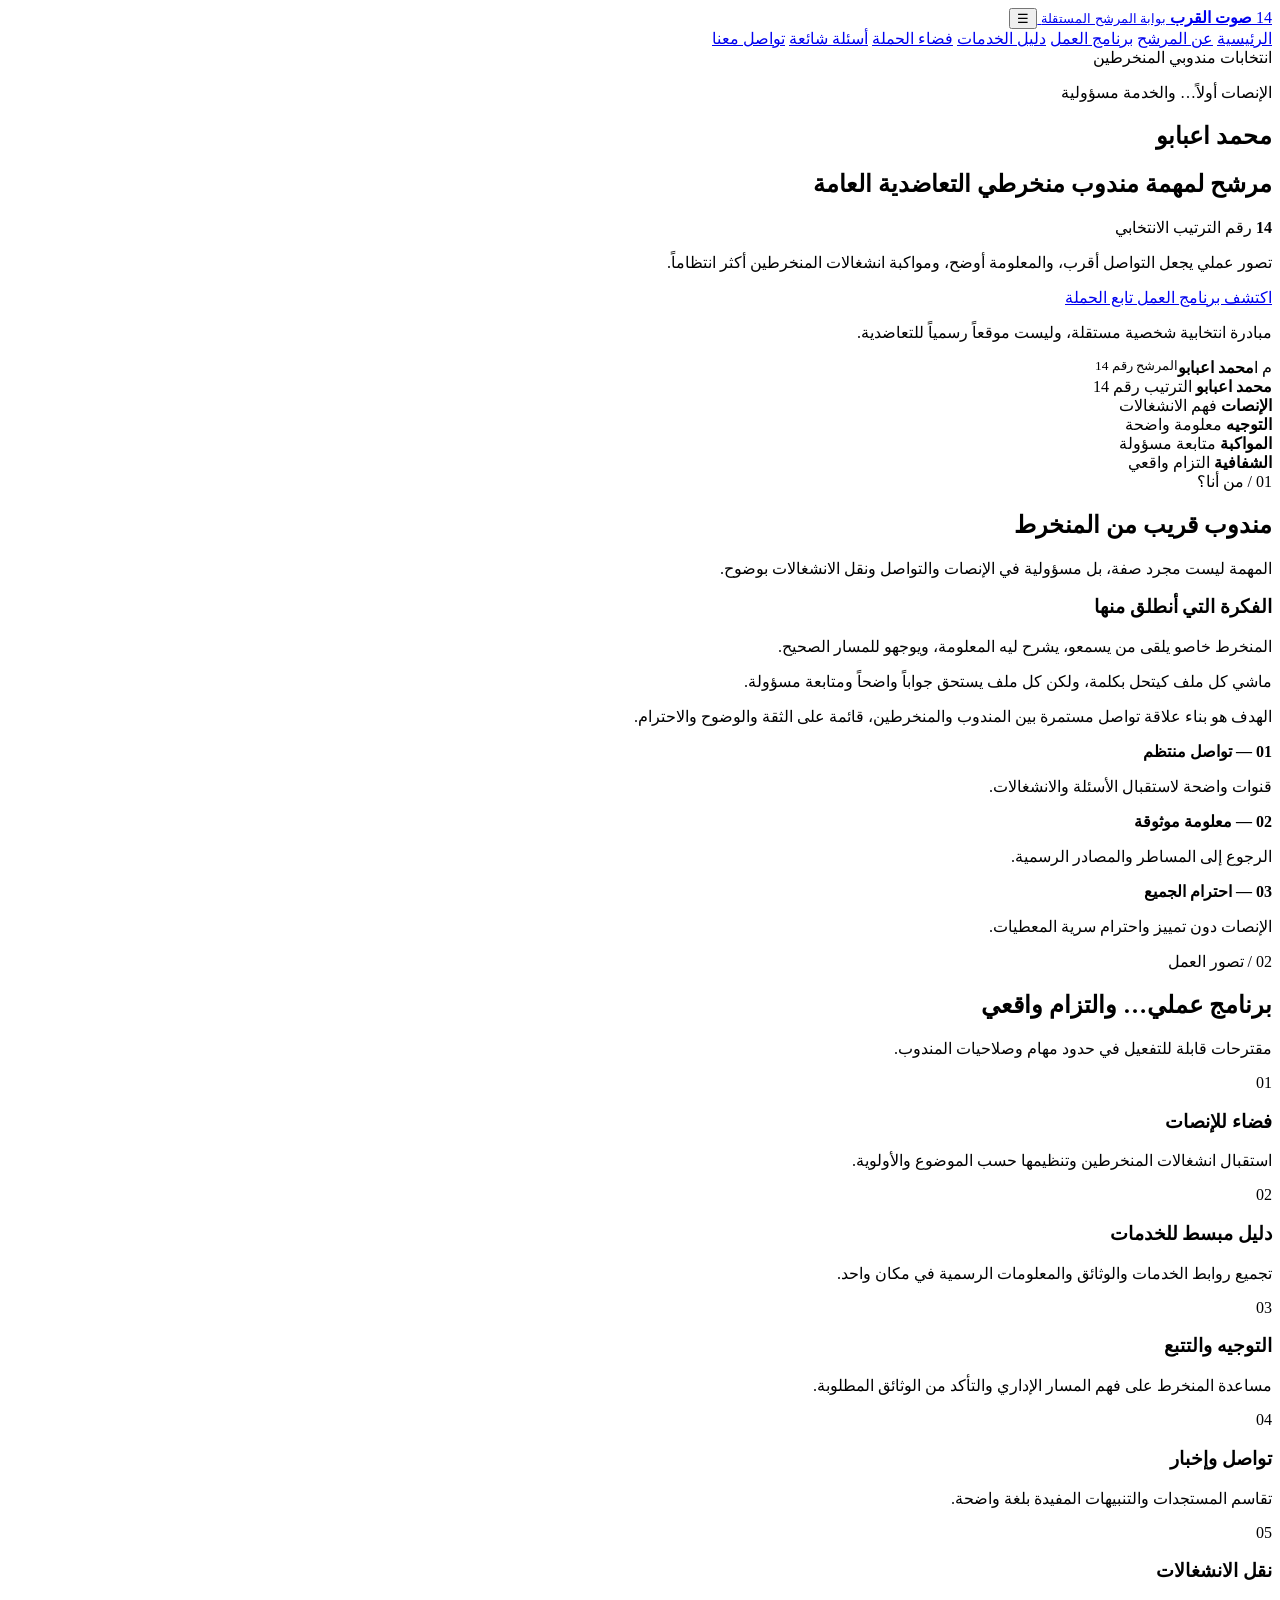
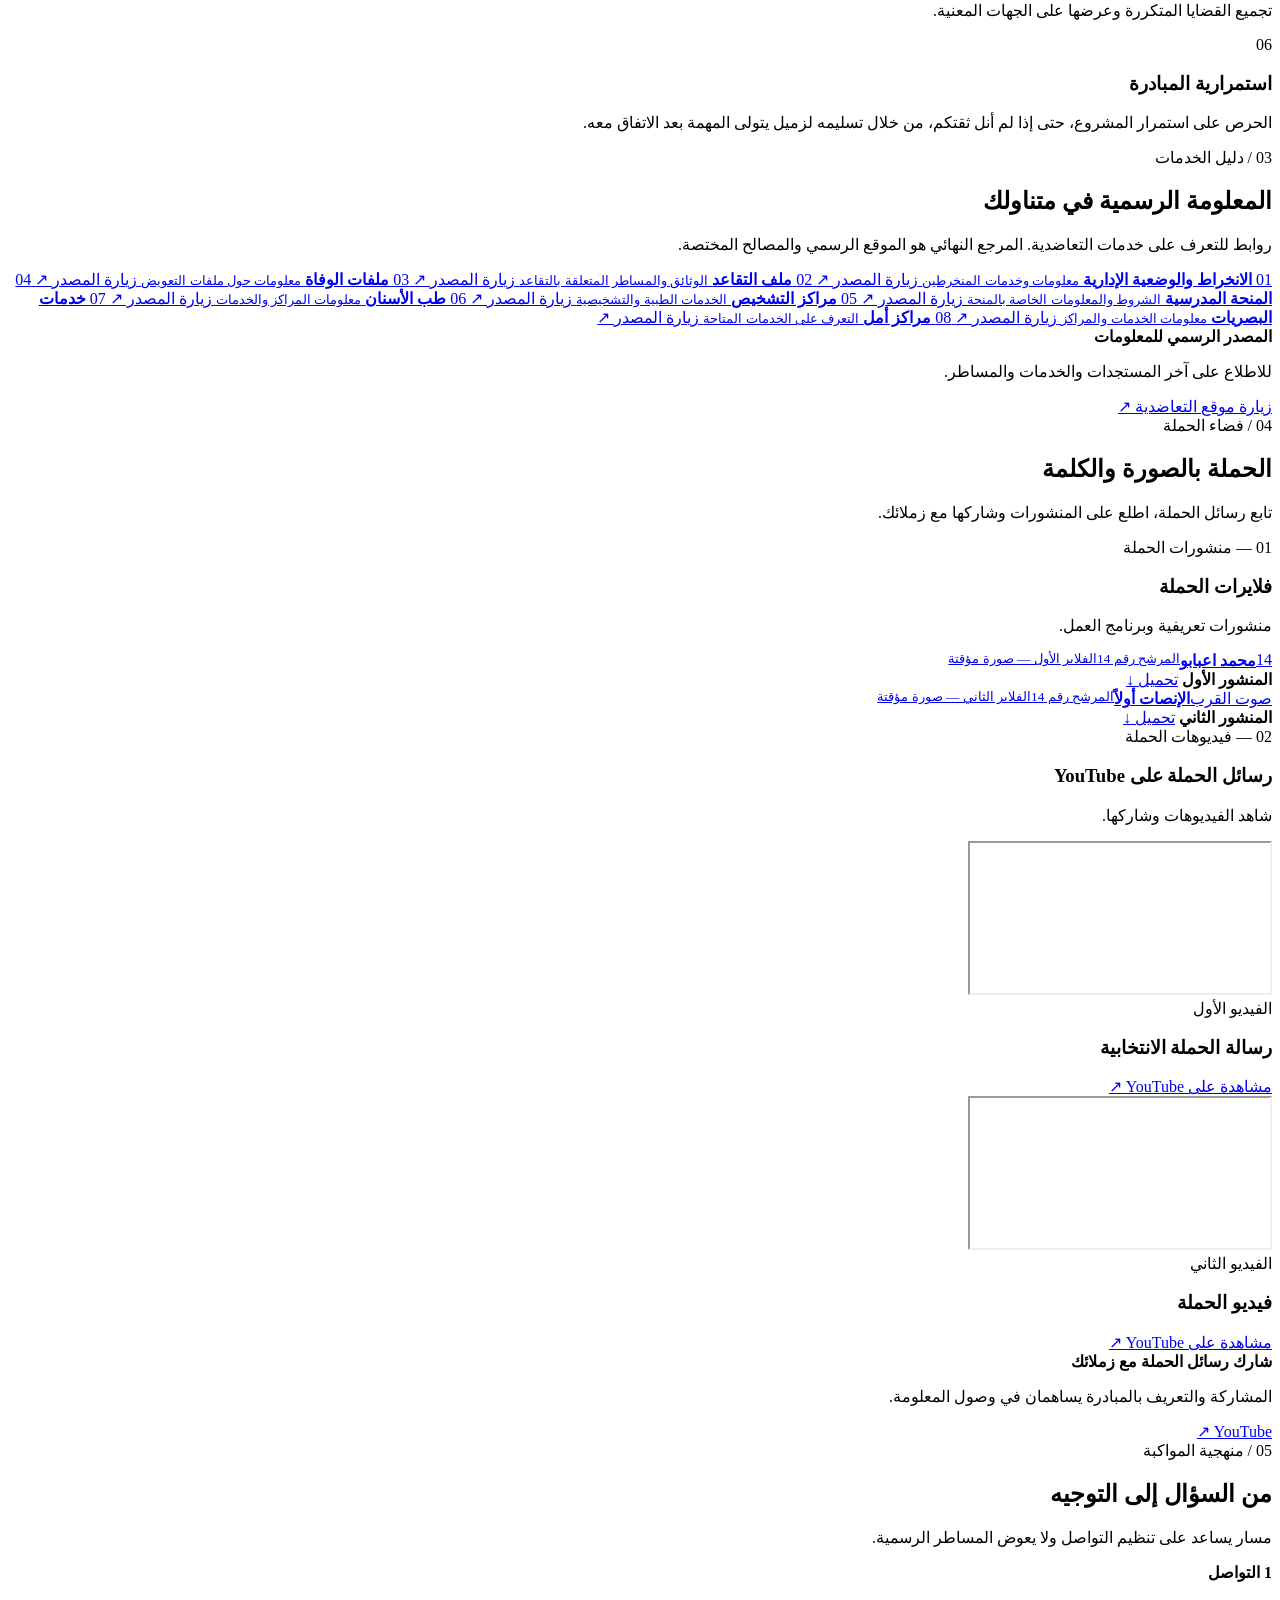
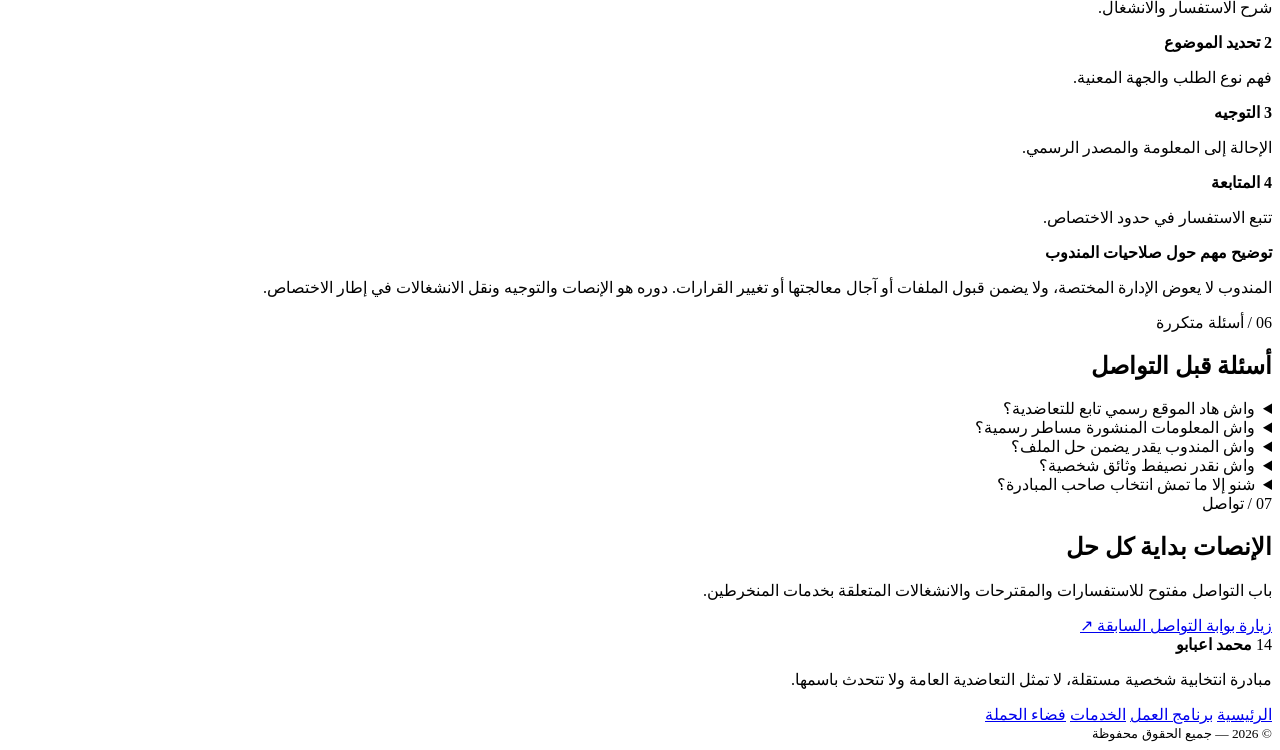
==== index.html @ 2be0192c "Update fmt.Println message from 'Hello' to 'Goodbye'" ====
<!DOCTYPE html>
<html lang="ar" dir="rtl">
<head>
  <meta charset="UTF-8">
  <meta name="viewport" content="width=device-width, initial-scale=1">
  <meta name="theme-color" content="#09271f">

  <meta name="description" content="محمد اعبابو، المرشح رقم 14 لمهمة مندوب منخرطي التعاضدية العامة لموظفي الإدارات العمومية.">

  <title>محمد اعبابو | المرشح رقم 14</title>

  <link rel="preconnect" href="https://fonts.googleapis.com">
  <link rel="preconnect" href="https://fonts.gstatic.com" crossorigin>
  <link href="https://fonts.googleapis.com/css2?family=IBM+Plex+Sans+Arabic:wght@400;500;600;700&family=Amiri:wght@400;700&display=swap" rel="stylesheet">

  <link rel="stylesheet" href="style.css">
</head>

<body>

<!-- HEADER -->
<header class="header">
  <a href="#home" class="brand">
    <span class="brand-number">14</span>
    <span class="brand-text">
      <b>صوت القرب</b>
      <small>بوابة المرشح المستقلة</small>
    </span>
  </a>

  <button class="menu-toggle" aria-label="فتح القائمة" aria-expanded="false">
    ☰
  </button>

  <nav id="main-nav">
    <a href="#home">الرئيسية</a>
    <a href="#about">عن المرشح</a>
    <a href="#program">برنامج العمل</a>
    <a href="#services">دليل الخدمات</a>
    <a href="#campaign">فضاء الحملة</a>
    <a href="#faq">أسئلة شائعة</a>
    <a href="#contact" class="nav-contact">تواصل معنا</a>
  </nav>
</header>

<main>

<!-- HERO -->
<section class="hero" id="home">

  <div class="hero-content">

    <span class="eyebrow">
      انتخابات مندوبي المنخرطين
    </span>

    <p class="gold-text">
      الإنصات أولاً… والخدمة مسؤولية
    </p>

    <h1>محمد اعبابو</h1>

    <h2>
      مرشح لمهمة مندوب منخرطي التعاضدية العامة
    </h2>

    <div class="candidate-number">
      <strong>14</strong>
      <span>رقم الترتيب الانتخابي</span>
    </div>

    <p class="hero-description">
      تصور عملي يجعل التواصل أقرب، والمعلومة أوضح،
      ومواكبة انشغالات المنخرطين أكثر انتظاماً.
    </p>

    <div class="hero-buttons">
      <a href="#program" class="btn gold-button">
        اكتشف برنامج العمل
      </a>

      <a href="#campaign" class="btn outline-button">
        تابع الحملة
      </a>
    </div>

    <p class="hero-note">
      مبادرة انتخابية شخصية مستقلة، وليست موقعاً رسمياً للتعاضدية.
    </p>

  </div>

  <div class="hero-photo">

    <div class="photo-frame">

      <img
        src="assets/candidate.jpg"
        alt="صورة محمد اعبابو"
        onerror="this.style.display='none';document.getElementById('candidate-placeholder').style.display='flex';"
      >

      <div class="photo-placeholder" id="candidate-placeholder">
        <span>م ا</span>
        <b>محمد اعبابو</b>
        <small>المرشح رقم 14</small>
      </div>

      <div class="photo-label">
        <b>محمد اعبابو</b>
        <span>الترتيب رقم 14</span>
      </div>

    </div>

  </div>

</section>


<!-- VALUES -->
<section class="values">
  <div>
    <b>الإنصات</b>
    <span>فهم الانشغالات</span>
  </div>

  <div>
    <b>التوجيه</b>
    <span>معلومة واضحة</span>
  </div>

  <div>
    <b>المواكبة</b>
    <span>متابعة مسؤولة</span>
  </div>

  <div>
    <b>الشفافية</b>
    <span>التزام واقعي</span>
  </div>
</section>


<!-- ABOUT -->
<section class="section" id="about">

  <div class="section-heading">
    <span>01 / من أنا؟</span>
    <h2>مندوب قريب من المنخرط</h2>
    <p>
      المهمة ليست مجرد صفة، بل مسؤولية في الإنصات والتواصل
      ونقل الانشغالات بوضوح.
    </p>
  </div>

  <div class="about-box">

    <div class="about-main">
      <h3>الفكرة التي أنطلق منها</h3>

      <p>
        المنخرط خاصو يلقى من يسمعو، يشرح ليه المعلومة،
        ويوجهو للمسار الصحيح.
      </p>

      <p>
        ماشي كل ملف كيتحل بكلمة، ولكن كل ملف يستحق
        جواباً واضحاً ومتابعة مسؤولة.
      </p>

      <p>
        الهدف هو بناء علاقة تواصل مستمرة بين المندوب
        والمنخرطين، قائمة على الثقة والوضوح والاحترام.
      </p>
    </div>

    <div class="about-points">

      <article>
        <b>01 — تواصل منتظم</b>
        <p>قنوات واضحة لاستقبال الأسئلة والانشغالات.</p>
      </article>

      <article>
        <b>02 — معلومة موثوقة</b>
        <p>الرجوع إلى المساطر والمصادر الرسمية.</p>
      </article>

      <article>
        <b>03 — احترام الجميع</b>
        <p>الإنصات دون تمييز واحترام سرية المعطيات.</p>
      </article>

    </div>

  </div>

</section>


<!-- PROGRAM -->
<section class="section dark-section" id="program">

  <div class="section-heading">
    <span>02 / تصور العمل</span>
    <h2>برنامج عملي… والتزام واقعي</h2>
    <p>
      مقترحات قابلة للتفعيل في حدود مهام وصلاحيات المندوب.
    </p>
  </div>

  <div class="program-grid">

    <article class="program-card">
      <span>01</span>
      <h3>فضاء للإنصات</h3>
      <p>
        استقبال انشغالات المنخرطين وتنظيمها حسب الموضوع والأولوية.
      </p>
    </article>

    <article class="program-card">
      <span>02</span>
      <h3>دليل مبسط للخدمات</h3>
      <p>
        تجميع روابط الخدمات والوثائق والمعلومات الرسمية في مكان واحد.
      </p>
    </article>

    <article class="program-card">
      <span>03</span>
      <h3>التوجيه والتتبع</h3>
      <p>
        مساعدة المنخرط على فهم المسار الإداري والتأكد من الوثائق المطلوبة.
      </p>
    </article>

    <article class="program-card">
      <span>04</span>
      <h3>تواصل وإخبار</h3>
      <p>
        تقاسم المستجدات والتنبيهات المفيدة بلغة واضحة.
      </p>
    </article>

    <article class="program-card">
      <span>05</span>
      <h3>نقل الانشغالات</h3>
      <p>
        تجميع القضايا المتكررة وعرضها على الجهات المعنية.
      </p>
    </article>

    <article class="program-card">
      <span>06</span>
      <h3>استمرارية المبادرة</h3>
      <p>
        الحرص على استمرار المشروع، حتى إذا لم أنل ثقتكم،
        من خلال تسليمه لزميل يتولى المهمة بعد الاتفاق معه.
      </p>
    </article>

  </div>

</section>


<!-- SERVICES -->
<section class="section" id="services">

  <div class="section-heading">
    <span>03 / دليل الخدمات</span>
    <h2>المعلومة الرسمية في متناولك</h2>
    <p>
      روابط للتعرف على خدمات التعاضدية. المرجع النهائي هو الموقع الرسمي
      والمصالح المختصة.
    </p>
  </div>

  <div class="service-grid">

    <a class="service-card"
       href="https://www.mgpap.org.ma/index.php/fr/"
       target="_blank" rel="noopener">
      <span class="service-icon">01</span>
      <b>الانخراط والوضعية الإدارية</b>
      <small>معلومات وخدمات المنخرطين</small>
      <span class="service-arrow">زيارة المصدر ↗</span>
    </a>

    <a class="service-card"
       href="https://www.mgpap.org.ma/index.php/fr/"
       target="_blank" rel="noopener">
      <span class="service-icon">02</span>
      <b>ملف التقاعد</b>
      <small>الوثائق والمساطر المتعلقة بالتقاعد</small>
      <span class="service-arrow">زيارة المصدر ↗</span>
    </a>

    <a class="service-card"
       href="https://www.mgpap.org.ma/index.php/fr/"
       target="_blank" rel="noopener">
      <span class="service-icon">03</span>
      <b>ملفات الوفاة</b>
      <small>معلومات حول ملفات التعويض</small>
      <span class="service-arrow">زيارة المصدر ↗</span>
    </a>

    <a class="service-card"
       href="https://www.mgpap.org.ma/index.php/fr/"
       target="_blank" rel="noopener">
      <span class="service-icon">04</span>
      <b>المنحة المدرسية</b>
      <small>الشروط والمعلومات الخاصة بالمنحة</small>
      <span class="service-arrow">زيارة المصدر ↗</span>
    </a>

    <a class="service-card"
       href="https://www.mgpap.org.ma/index.php/fr/"
       target="_blank" rel="noopener">
      <span class="service-icon">05</span>
      <b>مراكز التشخيص</b>
      <small>الخدمات الطبية والتشخيصية</small>
      <span class="service-arrow">زيارة المصدر ↗</span>
    </a>

    <a class="service-card"
       href="https://www.mgpap.org.ma/index.php/fr/"
       target="_blank" rel="noopener">
      <span class="service-icon">06</span>
      <b>طب الأسنان</b>
      <small>معلومات المراكز والخدمات</small>
      <span class="service-arrow">زيارة المصدر ↗</span>
    </a>

    <a class="service-card"
       href="https://www.mgpap.org.ma/index.php/fr/"
       target="_blank" rel="noopener">
      <span class="service-icon">07</span>
      <b>خدمات البصريات</b>
      <small>معلومات الخدمات والمراكز</small>
      <span class="service-arrow">زيارة المصدر ↗</span>
    </a>

    <a class="service-card"
       href="https://www.mgpap.org.ma/index.php/fr/"
       target="_blank" rel="noopener">
      <span class="service-icon">08</span>
      <b>مراكز أمل</b>
      <small>التعرف على الخدمات المتاحة</small>
      <span class="service-arrow">زيارة المصدر ↗</span>
    </a>

  </div>

  <div class="official-box">
    <div>
      <b>المصدر الرسمي للمعلومات</b>
      <p>للاطلاع على آخر المستجدات والخدمات والمساطر.</p>
    </div>

    <a class="btn gold-button"
       href="https://www.mgpap.org.ma/index.php/fr/"
       target="_blank" rel="noopener">
      زيارة موقع التعاضدية ↗
    </a>
  </div>

</section>


<!-- CAMPAIGN -->
<section class="section campaign-section" id="campaign">

  <div class="section-heading">
    <span>04 / فضاء الحملة</span>
    <h2>الحملة بالصورة والكلمة</h2>
    <p>
      تابع رسائل الحملة، اطلع على المنشورات وشاركها مع زملائك.
    </p>
  </div>


  <!-- FLYERS -->
  <div class="media-heading">
    <div>
      <span>01 — منشورات الحملة</span>
      <h3>فلايرات الحملة</h3>
    </div>

    <p>منشورات تعريفية وبرنامج العمل.</p>
  </div>

  <div class="flyer-grid">

    <article class="flyer-card">

      <a href="assets/flayer1.jpg"
         target="_blank"
         class="flyer-link">

        <img
          src="assets/flayer1.jpg"
          alt="فلاير الحملة الأول"
          onerror="this.style.display='none';this.nextElementSibling.style.display='flex';"
        >

        <div class="flyer-placeholder">
          <span>14</span>
          <b>محمد اعبابو</b>
          <small>المرشح رقم 14</small>
          <small>الفلاير الأول — صورة مؤقتة</small>
        </div>

      </a>

      <div class="flyer-info">
        <b>المنشور الأول</b>
        <a href="assets/flayer1.jpg" download>تحميل ↓</a>
      </div>

    </article>


    <article class="flyer-card">

      <a href="assets/flayer2.jpg"
         target="_blank"
         class="flyer-link">

        <img
          src="assets/flayer2.jpg"
          alt="فلاير الحملة الثاني"
          onerror="this.style.display='none';this.nextElementSibling.style.display='flex';"
        >

        <div class="flyer-placeholder second">
          <span>صوت القرب</span>
          <b>الإنصات أولاً</b>
          <small>المرشح رقم 14</small>
          <small>الفلاير الثاني — صورة مؤقتة</small>
        </div>

      </a>

      <div class="flyer-info">
        <b>المنشور الثاني</b>
        <a href="assets/flayer2.jpg" download>تحميل ↓</a>
      </div>

    </article>

  </div>


  <!-- YOUTUBE VIDEOS -->
  <div class="media-heading video-heading">
    <div>
      <span>02 — فيديوهات الحملة</span>
      <h3>رسائل الحملة على YouTube</h3>
    </div>

    <p>شاهد الفيديوهات وشاركها.</p>
  </div>

  <div class="video-grid">

    <article class="video-card">

      <div class="video-frame short-video">
        <iframe
          src="https://www.youtube-nocookie.com/embed/PltwsJNZ58U"
          title="رسالة الحملة الانتخابية"
          loading="lazy"
          allow="accelerometer; autoplay; clipboard-write; encrypted-media; gyroscope; picture-in-picture; web-share"
          referrerpolicy="strict-origin-when-cross-origin"
          allowfullscreen>
        </iframe>
      </div>

      <div class="video-info">
        <span>الفيديو الأول</span>
        <h3>رسالة الحملة الانتخابية</h3>
        <a href="https://youtube.com/shorts/PltwsJNZ58U"
           target="_blank" rel="noopener">
          مشاهدة على YouTube ↗
        </a>
      </div>

    </article>


    <article class="video-card">

      <div class="video-frame">
        <iframe
          src="https://www.youtube-nocookie.com/embed/4A7sWfkvDpc"
          title="فيديو الحملة الثاني"
          loading="lazy"
          allow="accelerometer; autoplay; clipboard-write; encrypted-media; gyroscope; picture-in-picture; web-share"
          referrerpolicy="strict-origin-when-cross-origin"
          allowfullscreen>
        </iframe>
      </div>

      <div class="video-info">
        <span>الفيديو الثاني</span>
        <h3>فيديو الحملة</h3>
        <a href="https://youtu.be/4A7sWfkvDpc"
           target="_blank" rel="noopener">
          مشاهدة على YouTube ↗
        </a>
      </div>

    </article>

  </div>

  <div class="youtube-banner">
    <div>
      <b>شارك رسائل الحملة مع زملائك</b>
      <p>المشاركة والتعريف بالمبادرة يساهمان في وصول المعلومة.</p>
    </div>

    <a href="https://www.youtube.com/"
       target="_blank" rel="noopener"
       class="btn gold-button">
      YouTube ↗
    </a>
  </div>

</section>


<!-- FOLLOW-UP -->
<section class="section dark-section" id="follow">

  <div class="section-heading">
    <span>05 / منهجية المواكبة</span>
    <h2>من السؤال إلى التوجيه</h2>
    <p>
      مسار يساعد على تنظيم التواصل ولا يعوض المساطر الرسمية.
    </p>
  </div>

  <div class="steps-grid">

    <article>
      <strong>1</strong>
      <b>التواصل</b>
      <p>شرح الاستفسار والانشغال.</p>
    </article>

    <article>
      <strong>2</strong>
      <b>تحديد الموضوع</b>
      <p>فهم نوع الطلب والجهة المعنية.</p>
    </article>

    <article>
      <strong>3</strong>
      <b>التوجيه</b>
      <p>الإحالة إلى المعلومة والمصدر الرسمي.</p>
    </article>

    <article>
      <strong>4</strong>
      <b>المتابعة</b>
      <p>تتبع الاستفسار في حدود الاختصاص.</p>
    </article>

  </div>

  <div class="warning-box">
    <b>توضيح مهم حول صلاحيات المندوب</b>
    <p>
      المندوب لا يعوض الإدارة المختصة، ولا يضمن قبول الملفات
      أو آجال معالجتها أو تغيير القرارات. دوره هو الإنصات
      والتوجيه ونقل الانشغالات في إطار الاختصاص.
    </p>
  </div>

</section>


<!-- FAQ -->
<section class="section" id="faq">

  <div class="section-heading">
    <span>06 / أسئلة متكررة</span>
    <h2>أسئلة قبل التواصل</h2>
  </div>

  <div class="faq-list">

    <details>
      <summary>واش هاد الموقع رسمي تابع للتعاضدية؟</summary>
      <p>
        لا. هذه مبادرة شخصية مستقلة مرتبطة بالترشح،
        ولا تمثل التعاضدية ولا تتحدث باسمها.
      </p>
    </details>

    <details>
      <summary>واش المعلومات المنشورة مساطر رسمية؟</summary>
      <p>
        الموقع يوجه إلى الموقع الرسمي للتعاضدية.
        المرجع النهائي هو التعاضدية ومصالحها المختصة.
      </p>
    </details>

    <details>
      <summary>واش المندوب يقدر يضمن حل الملف؟</summary>
      <p>
        لا يمكن تقديم هذا الضمان. الدور المقترح هو
        المساعدة في فهم المسار والتوجيه والمتابعة في حدود الاختصاص.
      </p>
    </details>

    <details>
      <summary>واش نقدر نصيفط وثائق شخصية؟</summary>
      <p>
        لا ترسل تقارير طبية أو أرقام ملفات أو نسخ بطائق
        ووثائق شخصية عبر قنوات عامة.
      </p>
    </details>

    <details>
      <summary>شنو إلا ما تمش انتخاب صاحب المبادرة؟</summary>
      <p>
        صاحب المبادرة مستعد، بعد الاتفاق، لتسليم المشروع
        لزميل يتولى المهمة حتى تستمر الفكرة.
      </p>
    </details>

  </div>

</section>


<!-- CONTACT -->
<section class="contact-section" id="contact">

  <span>07 / تواصل</span>

  <h2>الإنصات بداية كل حل</h2>

  <p>
    باب التواصل مفتوح للاستفسارات والمقترحات
    والانشغالات المتعلقة بخدمات المنخرطين.
  </p>

  <a href="https://ababou.github.io/mandoub/"
     target="_blank" rel="noopener"
     class="btn gold-button">
    زيارة بوابة التواصل السابقة ↗
  </a>

</section>

</main>


<!-- FOOTER -->
<footer class="footer">

  <div class="footer-brand">
    <span>14</span>
    <b>محمد اعبابو</b>
  </div>

  <p>
    مبادرة انتخابية شخصية مستقلة،
    لا تمثل التعاضدية العامة ولا تتحدث باسمها.
  </p>

  <div class="footer-links">
    <a href="#home">الرئيسية</a>
    <a href="#program">برنامج العمل</a>
    <a href="#services">الخدمات</a>
    <a href="#campaign">فضاء الحملة</a>
  </div>

  <small>© 2026 — جميع الحقوق محفوظة</small>

</footer>

<script src="script.js"></script>

</body>
</html>
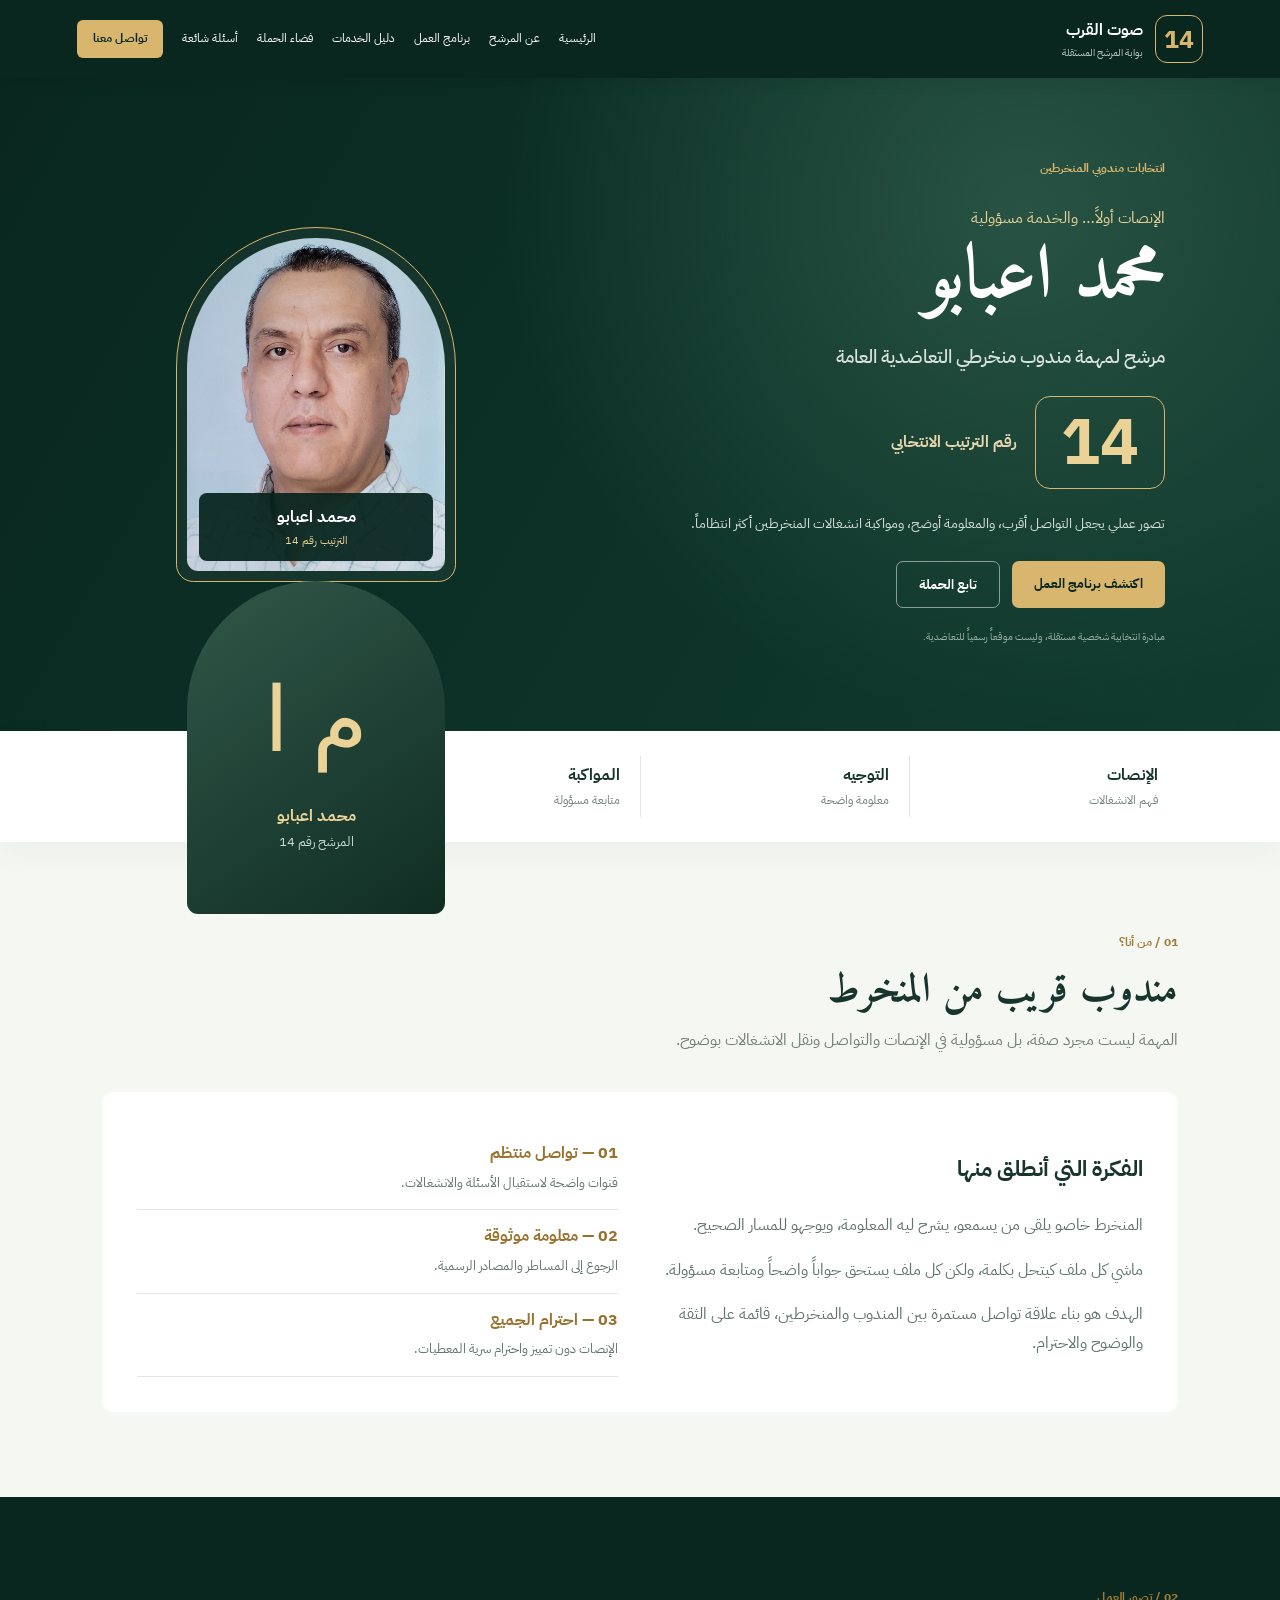
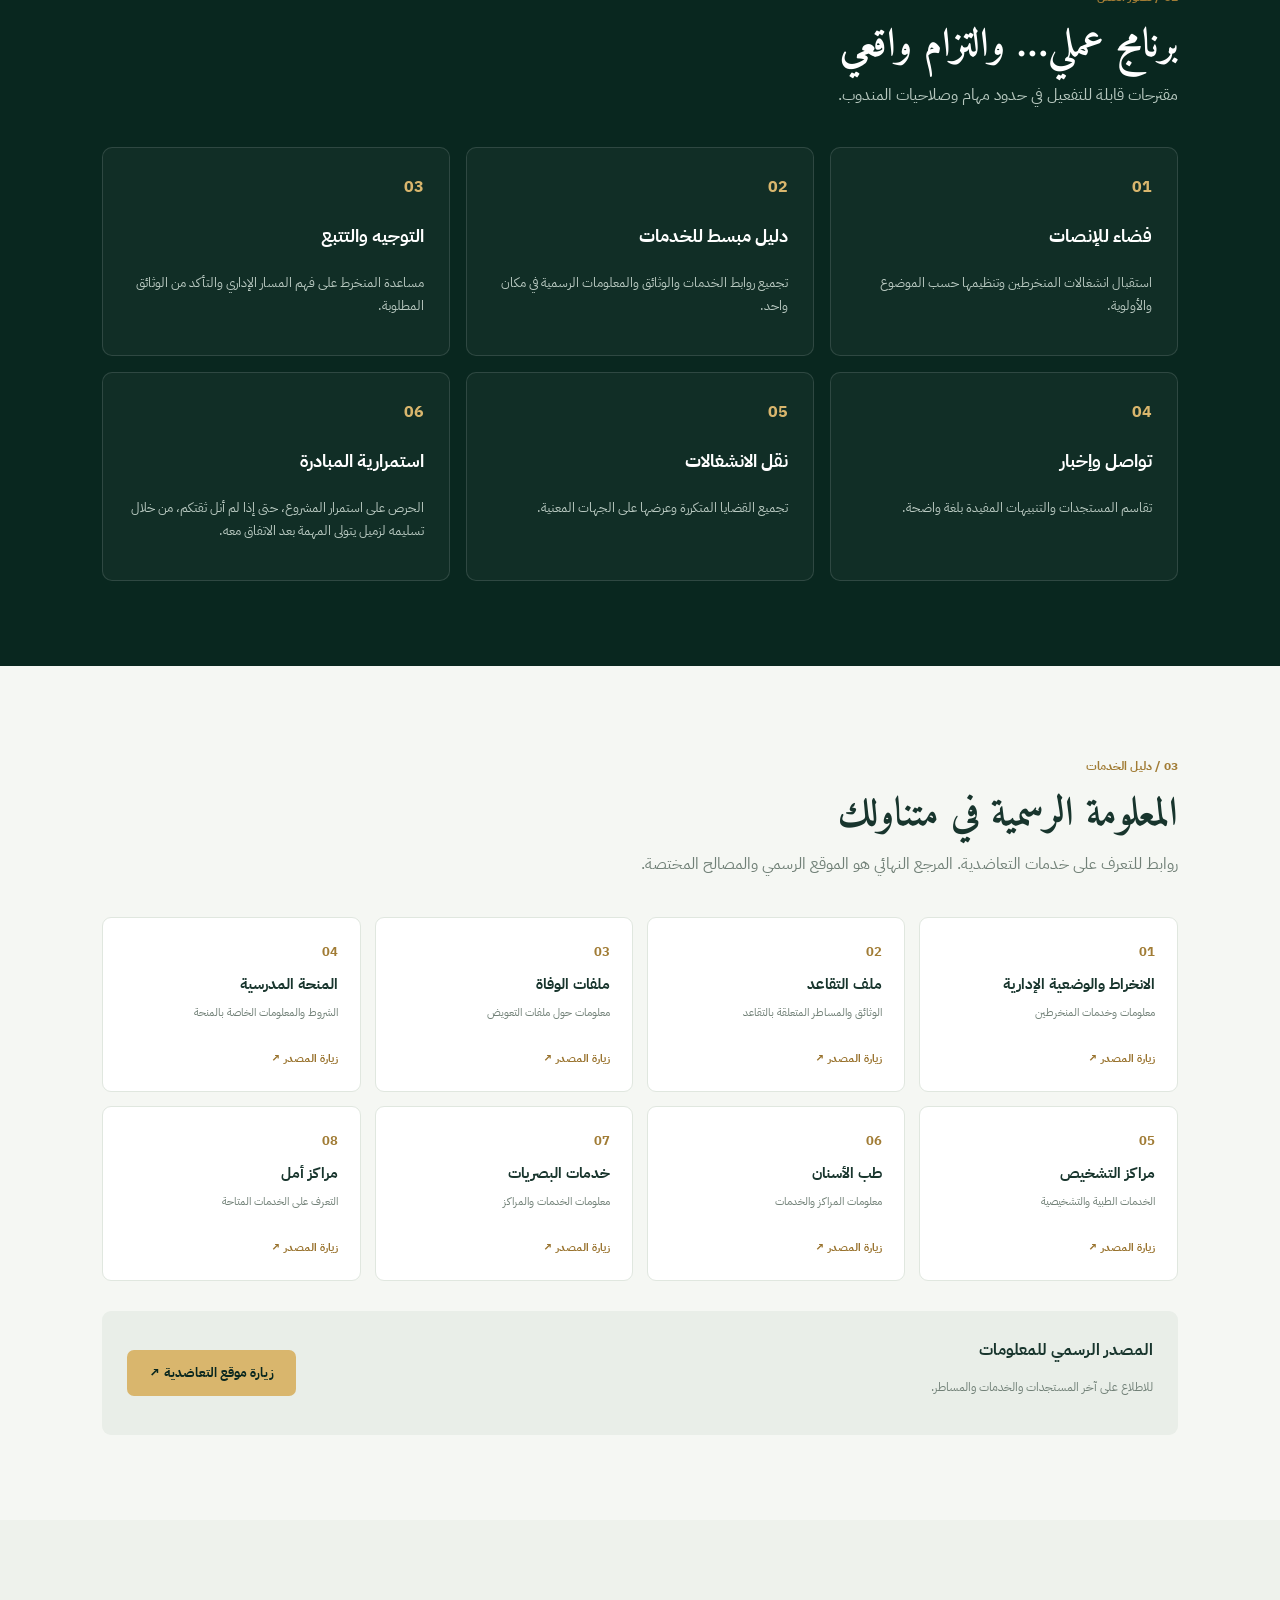
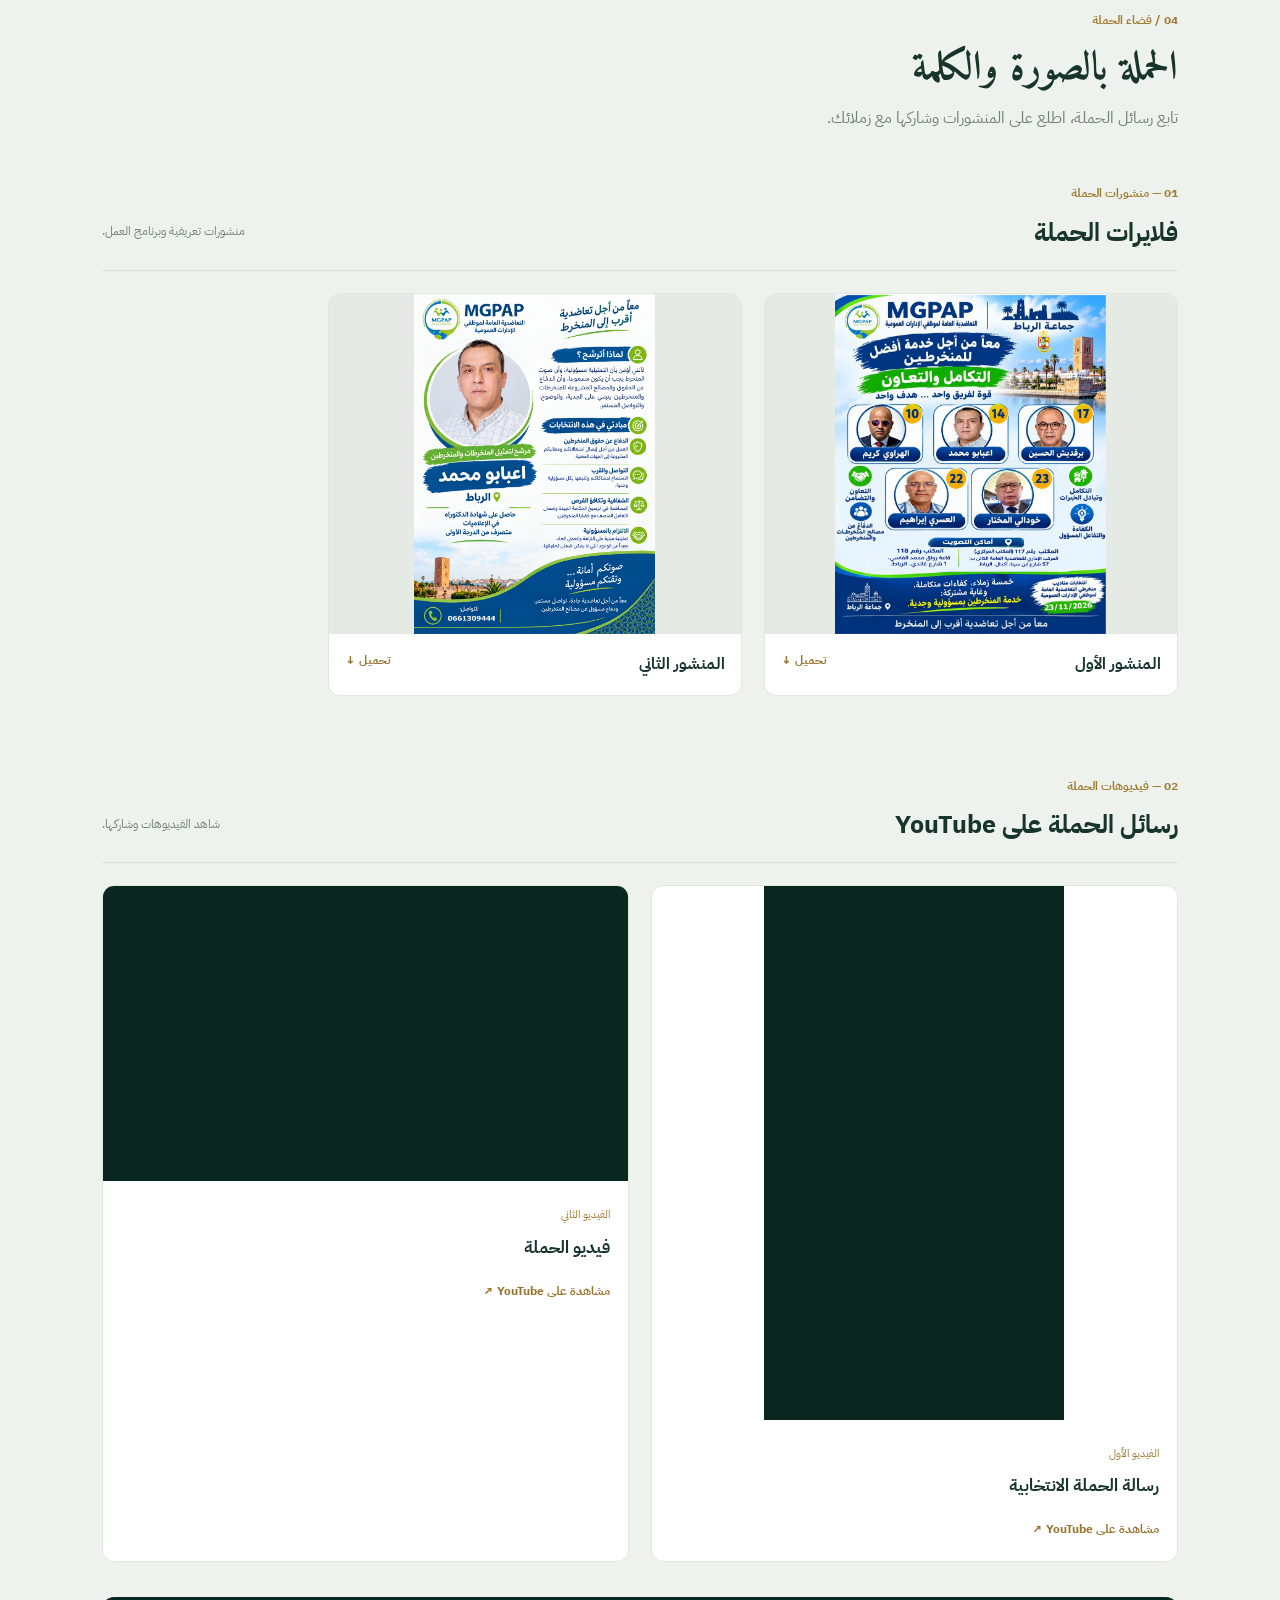
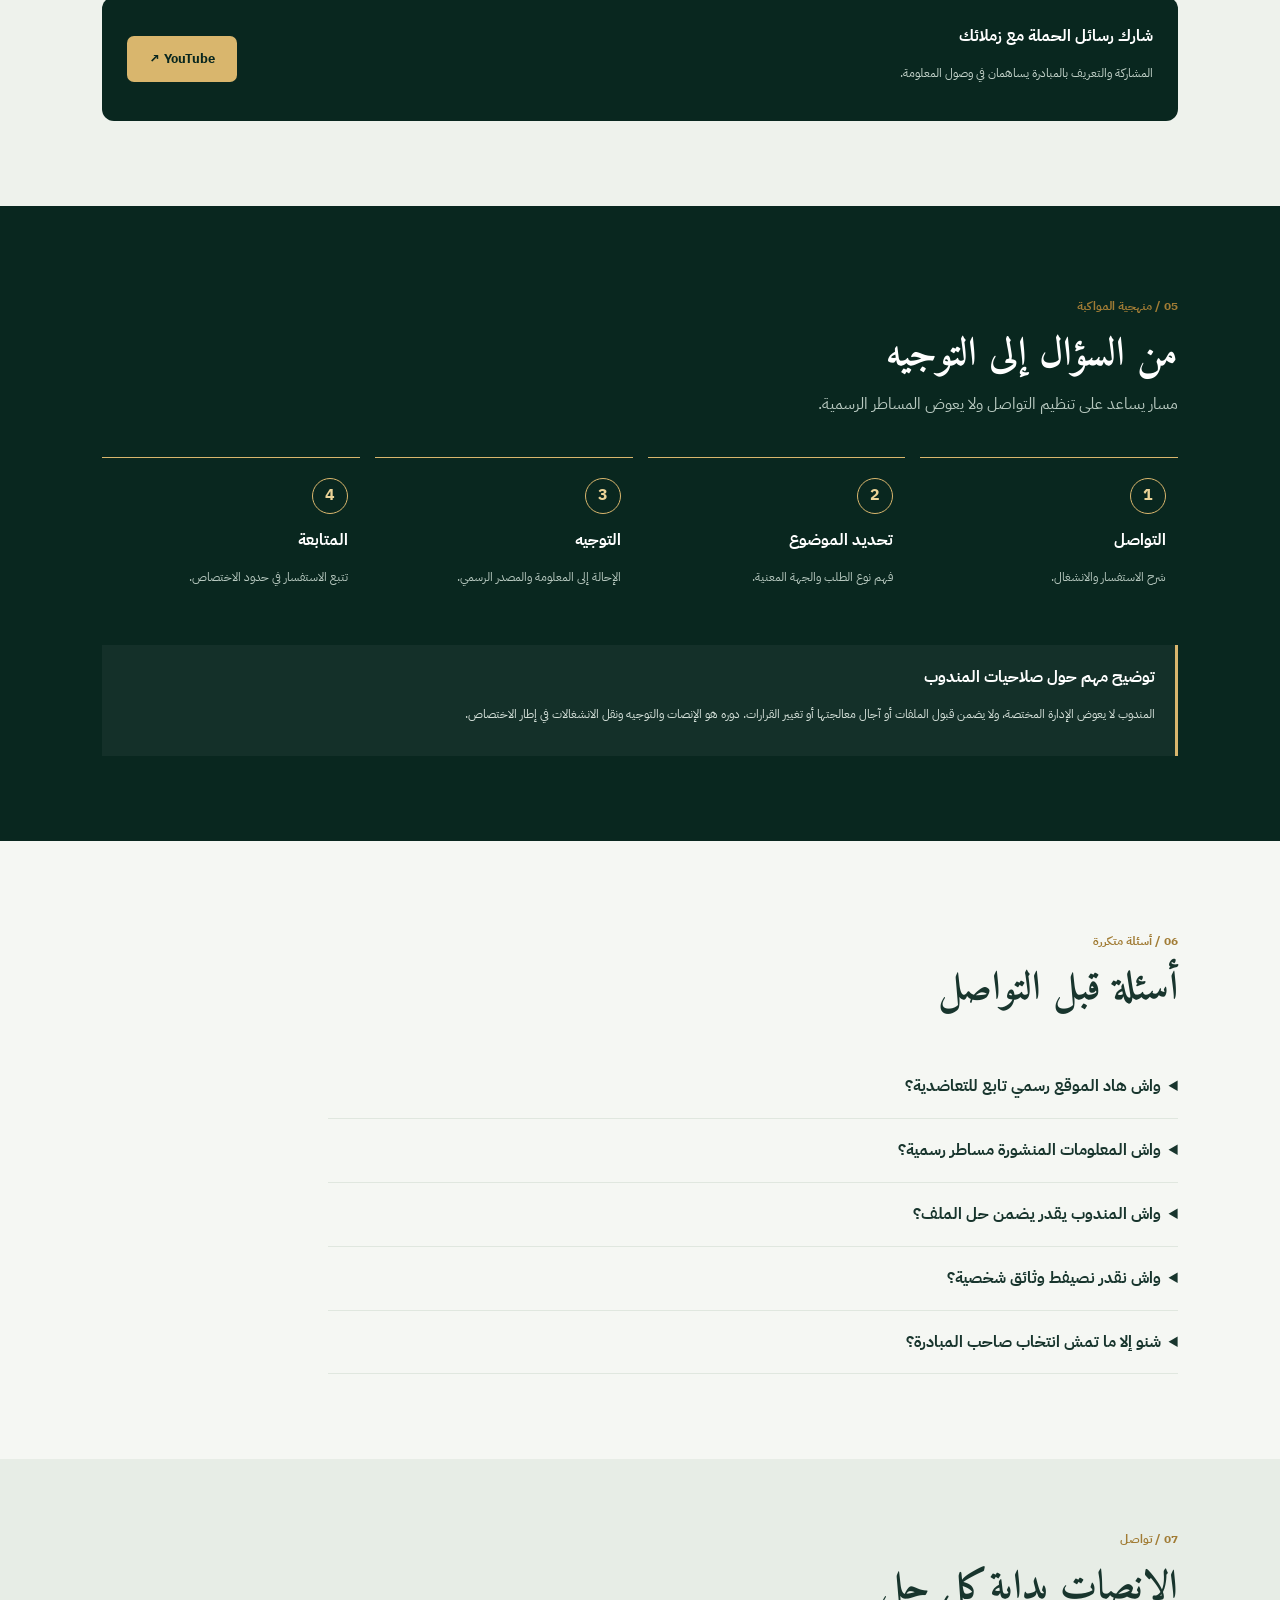
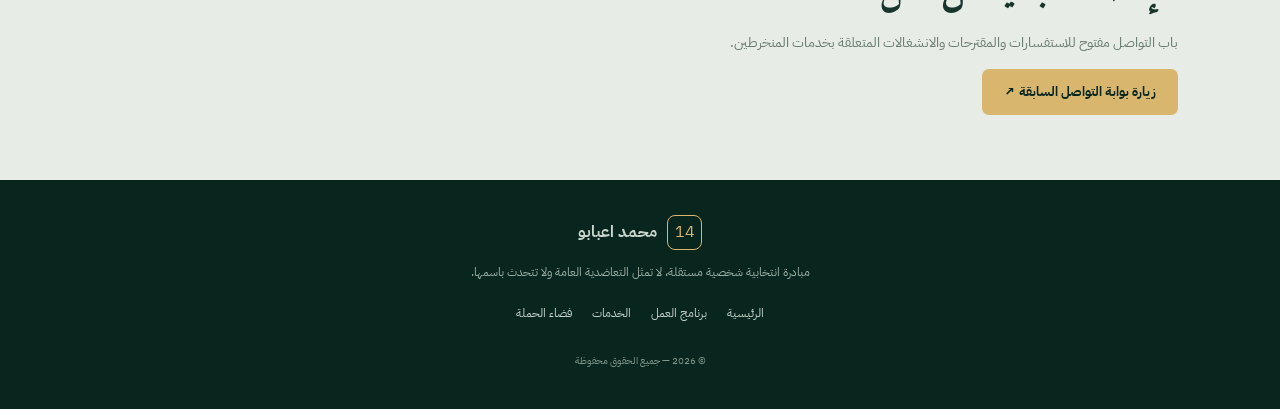
==== commit 5c012201: "Update YouTube link in index.html" ====
--- a/index.html
+++ b/index.html
@@ -524,7 +524,7 @@
       <p>المشاركة والتعريف بالمبادرة يساهمان في وصول المعلومة.</p>
     </div>
 
-    <a href="https://www.youtube.com/"
+    <a href="https://www.youtube.com/@aababoumohamed"
        target="_blank" rel="noopener"
        class="btn gold-button">
       YouTube ↗
--- a/style.css
+++ b/style.css
@@ -0,0 +1,941 @@
+
+:root {
+  --green: #09271f;
+  --green2: #123b2e;
+  --green3: #1e4b3b;
+  --gold: #d9b66d;
+  --gold2: #ebd397;
+  --white: #ffffff;
+  --bg: #f5f7f3;
+  --text: #18352d;
+  --muted: #718077;
+  --border: #e0e7df;
+}
+
+* {
+  box-sizing: border-box;
+}
+
+html {
+  scroll-behavior: smooth;
+  scroll-padding-top: 90px;
+}
+
+body {
+  margin: 0;
+  background: var(--bg);
+  color: var(--text);
+  font-family: "IBM Plex Sans Arabic", sans-serif;
+  line-height: 1.8;
+}
+
+a {
+  text-decoration: none;
+  color: inherit;
+}
+
+button {
+  font-family: inherit;
+}
+
+
+/* HEADER */
+
+.header {
+  min-height: 78px;
+  padding: 10px 6%;
+  display: flex;
+  align-items: center;
+  justify-content: space-between;
+  background: var(--green);
+  color: white;
+  position: sticky;
+  top: 0;
+  z-index: 100;
+  box-shadow: 0 4px 15px #00000015;
+}
+
+.brand {
+  display: flex;
+  align-items: center;
+  gap: 12px;
+}
+
+.brand-number {
+  width: 48px;
+  height: 48px;
+  border: 1px solid var(--gold);
+  color: var(--gold);
+  display: grid;
+  place-items: center;
+  font-size: 25px;
+  font-weight: bold;
+  border-radius: 12px;
+}
+
+.brand-text b,
+.brand-text small {
+  display: block;
+}
+
+.brand-text small {
+  font-size: 10px;
+  color: #bdcec4;
+}
+
+nav {
+  display: flex;
+  align-items: center;
+  gap: 19px;
+  font-size: 12px;
+}
+
+nav a {
+  transition: .2s;
+}
+
+nav a:hover {
+  color: var(--gold2);
+}
+
+.nav-contact {
+  background: var(--gold);
+  color: var(--green);
+  padding: 8px 16px;
+  border-radius: 6px;
+  font-weight: bold;
+}
+
+.menu-toggle {
+  display: none;
+  border: 0;
+  background: transparent;
+  color: white;
+  font-size: 27px;
+  cursor: pointer;
+}
+
+
+/* BUTTONS */
+
+.btn {
+  display: inline-block;
+  padding: 11px 22px;
+  border-radius: 7px;
+  font-size: 13px;
+  font-weight: bold;
+  transition: .2s;
+}
+
+.btn:hover {
+  transform: translateY(-2px);
+}
+
+.gold-button {
+  background: var(--gold);
+  color: var(--green);
+}
+
+.outline-button {
+  border: 1px solid #ffffff80;
+  color: white;
+}
+
+
+/* HERO */
+
+.hero {
+  min-height: 590px;
+  padding: 75px 9%;
+  background:
+    radial-gradient(circle at 80% 20%, #285344, transparent 45%),
+    linear-gradient(120deg, #09271f, #103b2e);
+  color: white;
+  display: grid;
+  grid-template-columns: 1.2fr .8fr;
+  align-items: center;
+  gap: 45px;
+}
+
+.eyebrow {
+  color: var(--gold);
+  font-size: 12px;
+  font-weight: bold;
+}
+
+.gold-text {
+  color: var(--gold2);
+  margin: 22px 0 0;
+}
+
+.hero h1 {
+  font-family: "Amiri", serif;
+  font-size: 76px;
+  line-height: 1.2;
+  margin: 0;
+}
+
+.hero h2 {
+  font-size: 19px;
+  font-weight: 500;
+  color: #d7e3dc;
+}
+
+.candidate-number {
+  display: flex;
+  align-items: center;
+  gap: 18px;
+  margin: 22px 0;
+}
+
+.candidate-number strong {
+  font-size: 65px;
+  color: var(--gold2);
+  border: 1px solid var(--gold);
+  border-radius: 15px;
+  padding: 0 25px;
+  line-height: 1.4;
+}
+
+.candidate-number span {
+  color: #e7d6ad;
+  font-weight: bold;
+}
+
+.hero-description {
+  max-width: 550px;
+  color: #d4e0d9;
+  font-size: 14px;
+}
+
+.hero-buttons {
+  display: flex;
+  gap: 12px;
+  flex-wrap: wrap;
+  margin-top: 25px;
+}
+
+.hero-note {
+  font-size: 10px;
+  color: #9eb6aa;
+  margin-top: 20px;
+}
+
+
+/* CANDIDATE PHOTO */
+
+.hero-photo {
+  display: grid;
+  place-items: center;
+}
+
+.photo-frame {
+  width: 280px;
+  height: 355px;
+  padding: 10px;
+  border: 1px solid var(--gold);
+  border-radius: 145px 145px 18px 18px;
+  position: relative;
+  background: #ffffff0a;
+}
+
+.photo-frame img,
+.photo-placeholder {
+  width: 100%;
+  height: 100%;
+  object-fit: cover;
+  border-radius: 140px 140px 12px 12px;
+}
+
+.photo-placeholder {
+  background: linear-gradient(145deg, #315849, #102d24);
+  color: var(--gold2);
+  display: flex;
+  flex-direction: column;
+  align-items: center;
+  justify-content: center;
+}
+
+.photo-placeholder span {
+  font-family: "Amiri", serif;
+  font-size: 90px;
+}
+
+.photo-placeholder small {
+  color: #d0ddd6;
+}
+
+.photo-label {
+  position: absolute;
+  bottom: 20px;
+  right: 22px;
+  left: 22px;
+  background: #08251eee;
+  text-align: center;
+  padding: 10px;
+  border-radius: 8px;
+}
+
+.photo-label b,
+.photo-label span {
+  display: block;
+}
+
+.photo-label span {
+  font-size: 11px;
+  color: var(--gold2);
+}
+
+
+/* VALUES */
+
+.values {
+  display: grid;
+  grid-template-columns: repeat(4, 1fr);
+  background: white;
+  padding: 25px 8%;
+  box-shadow: 0 10px 30px #1c38220b;
+}
+
+.values div {
+  padding: 5px 20px;
+  border-left: 1px solid var(--border);
+}
+
+.values div:last-child {
+  border: 0;
+}
+
+.values b,
+.values span {
+  display: block;
+}
+
+.values span {
+  font-size: 12px;
+  color: var(--muted);
+}
+
+
+/* SECTIONS */
+
+.section {
+  padding: 85px 8%;
+}
+
+.section-heading {
+  max-width: 700px;
+  margin-bottom: 38px;
+}
+
+.section-heading > span,
+.contact-section > span {
+  color: #a17c35;
+  font-size: 12px;
+  font-weight: bold;
+}
+
+.section-heading h2,
+.contact-section h2 {
+  font-family: "Amiri", serif;
+  font-size: 40px;
+  line-height: 1.4;
+  margin: 7px 0;
+}
+
+.section-heading p {
+  color: var(--muted);
+  margin: 0;
+}
+
+
+/* ABOUT */
+
+.about-box {
+  display: grid;
+  grid-template-columns: 1fr 1fr;
+  gap: 45px;
+  background: white;
+  padding: 35px;
+  border-radius: 12px;
+}
+
+.about-main h3 {
+  font-size: 22px;
+}
+
+.about-main p,
+.about-points p {
+  color: #60736a;
+}
+
+.about-points article {
+  border-bottom: 1px solid var(--border);
+  padding: 12px 0;
+}
+
+.about-points article b {
+  color: #99732e;
+}
+
+.about-points article p {
+  font-size: 13px;
+  margin: 3px 0;
+}
+
+
+/* PROGRAM */
+
+.dark-section {
+  background: var(--green);
+  color: white;
+}
+
+.dark-section .section-heading h2 {
+  color: white;
+}
+
+.dark-section .section-heading p {
+  color: #b8c9c0;
+}
+
+.program-grid {
+  display: grid;
+  grid-template-columns: repeat(3, 1fr);
+  gap: 16px;
+}
+
+.program-card {
+  padding: 25px;
+  background: #ffffff09;
+  border: 1px solid #ffffff20;
+  border-radius: 10px;
+  min-height: 190px;
+  transition: .2s;
+}
+
+.program-card:hover {
+  background: #ffffff13;
+  transform: translateY(-4px);
+}
+
+.program-card > span {
+  color: var(--gold);
+  font-weight: bold;
+}
+
+.program-card h3 {
+  font-size: 18px;
+}
+
+.program-card p {
+  font-size: 13px;
+  color: #b9c9c1;
+}
+
+
+/* SERVICES */
+
+.service-grid {
+  display: grid;
+  grid-template-columns: repeat(4, 1fr);
+  gap: 14px;
+}
+
+.service-card {
+  display: flex;
+  flex-direction: column;
+  background: white;
+  border: 1px solid var(--border);
+  border-radius: 9px;
+  padding: 22px;
+  min-height: 175px;
+  transition: .2s;
+}
+
+.service-card:hover {
+  transform: translateY(-4px);
+  border-color: var(--gold);
+}
+
+.service-icon {
+  color: #a17c35;
+  font-size: 13px;
+  font-weight: bold;
+}
+
+.service-card b {
+  margin-top: 8px;
+  font-size: 15px;
+}
+
+.service-card small {
+  color: var(--muted);
+  font-size: 11px;
+  margin-top: 5px;
+}
+
+.service-arrow {
+  color: #99732e;
+  font-size: 11px;
+  font-weight: bold;
+  margin-top: auto;
+  padding-top: 12px;
+}
+
+.official-box {
+  margin-top: 30px;
+  padding: 25px;
+  background: #e9eee8;
+  border-radius: 9px;
+  display: flex;
+  align-items: center;
+  justify-content: space-between;
+  gap: 20px;
+}
+
+.official-box p {
+  color: var(--muted);
+  font-size: 12px;
+}
+
+
+/* CAMPAIGN */
+
+.campaign-section {
+  background: #eef2ec;
+}
+
+.media-heading {
+  display: flex;
+  justify-content: space-between;
+  align-items: end;
+  gap: 20px;
+  margin: 45px 0 22px;
+  border-bottom: 1px solid #d9e1d8;
+  padding-bottom: 15px;
+}
+
+.media-heading span {
+  color: #a17c35;
+  font-size: 12px;
+  font-weight: bold;
+}
+
+.media-heading h3 {
+  margin: 3px 0 0;
+  font-size: 25px;
+}
+
+.media-heading p {
+  color: var(--muted);
+  font-size: 12px;
+}
+
+.flyer-grid {
+  display: grid;
+  grid-template-columns: repeat(2, minmax(0, 1fr));
+  gap: 22px;
+  max-width: 850px;
+}
+
+.flyer-card,
+.video-card {
+  background: white;
+  border-radius: 12px;
+  overflow: hidden;
+  border: 1px solid var(--border);
+  transition: .25s;
+}
+
+.flyer-card:hover,
+.video-card:hover {
+  transform: translateY(-4px);
+  box-shadow: 0 12px 25px #17382b16;
+}
+
+.flyer-link {
+  display: block;
+}
+
+.flyer-link img {
+  width: 100%;
+  height: 340px;
+  object-fit: contain;
+  background: #e5eae4;
+  display: block;
+}
+
+.flyer-placeholder {
+  min-height: 340px;
+  background: linear-gradient(145deg, #123c2e, #09271f);
+  color: var(--gold2);
+  display: none;
+  flex-direction: column;
+  align-items: center;
+  justify-content: center;
+  text-align: center;
+  gap: 12px;
+  padding: 25px;
+}
+
+.flyer-placeholder span {
+  font-family: "Amiri", serif;
+  font-size: 65px;
+}
+
+.flyer-placeholder b {
+  font-size: 21px;
+  color: white;
+}
+
+.flyer-placeholder small {
+  color: #c7d4cc;
+  font-size: 12px;
+}
+
+.flyer-placeholder.second {
+  background: linear-gradient(145deg, #263e35, #9a783d);
+}
+
+.flyer-info {
+  padding: 16px;
+  display: flex;
+  justify-content: space-between;
+  gap: 10px;
+}
+
+.flyer-info a,
+.video-info a {
+  color: #99732e;
+  font-size: 12px;
+  font-weight: bold;
+}
+
+.video-heading {
+  margin-top: 75px;
+}
+
+.video-grid {
+  display: grid;
+  grid-template-columns: repeat(2, minmax(0, 1fr));
+  gap: 22px;
+}
+
+.video-frame {
+  position: relative;
+  width: 100%;
+  aspect-ratio: 16 / 9;
+  background: var(--green);
+}
+
+.video-frame iframe {
+  position: absolute;
+  inset: 0;
+  width: 100%;
+  height: 100%;
+  border: 0;
+}
+
+.short-video {
+  aspect-ratio: 9 / 16;
+  max-width: 300px;
+  margin: 0 auto;
+}
+
+.video-info {
+  padding: 18px;
+}
+
+.video-info span {
+  color: #a17c35;
+  font-size: 11px;
+}
+
+.video-info h3 {
+  font-size: 17px;
+  margin: 5px 0 12px;
+}
+
+.youtube-banner {
+  margin-top: 35px;
+  padding: 25px;
+  background: var(--green);
+  color: white;
+  border-radius: 12px;
+  display: flex;
+  align-items: center;
+  justify-content: space-between;
+  gap: 15px;
+}
+
+.youtube-banner p {
+  font-size: 12px;
+  color: #c5d4cb;
+}
+
+
+/* FOLLOW UP */
+
+.steps-grid {
+  display: grid;
+  grid-template-columns: repeat(4, 1fr);
+  gap: 15px;
+}
+
+.steps-grid article {
+  border-top: 1px solid var(--gold);
+  padding: 20px 12px;
+}
+
+.steps-grid strong {
+  display: grid;
+  place-items: center;
+  width: 36px;
+  height: 36px;
+  border: 1px solid var(--gold);
+  color: var(--gold2);
+  border-radius: 50%;
+}
+
+.steps-grid b {
+  display: block;
+  margin-top: 12px;
+}
+
+.steps-grid p {
+  font-size: 12px;
+  color: #b8c9c0;
+}
+
+.warning-box {
+  margin-top: 25px;
+  padding: 18px 20px;
+  border-right: 3px solid var(--gold);
+  background: #ffffff0b;
+}
+
+.warning-box p {
+  color: #d6e1da;
+  font-size: 12px;
+}
+
+
+/* FAQ */
+
+.faq-list {
+  max-width: 850px;
+}
+
+.faq-list details {
+  border-bottom: 1px solid var(--border);
+  padding: 17px 0;
+}
+
+.faq-list summary {
+  font-weight: bold;
+  cursor: pointer;
+}
+
+.faq-list details p {
+  font-size: 13px;
+  color: #687a70;
+}
+
+
+/* CONTACT */
+
+.contact-section {
+  padding: 65px 8%;
+  background: #e7ede6;
+}
+
+.contact-section p {
+  color: #687a70;
+  max-width: 650px;
+  font-size: 14px;
+}
+
+
+/* FOOTER */
+
+.footer {
+  background: #08251e;
+  color: #c8d5cd;
+  padding: 35px 8%;
+  text-align: center;
+}
+
+.footer-brand {
+  display: flex;
+  align-items: center;
+  justify-content: center;
+  gap: 10px;
+}
+
+.footer-brand span {
+  width: 35px;
+  height: 35px;
+  border: 1px solid var(--gold);
+  color: var(--gold);
+  display: grid;
+  place-items: center;
+  border-radius: 8px;
+}
+
+.footer p {
+  font-size: 12px;
+  color: #9fb2a7;
+}
+
+.footer-links {
+  display: flex;
+  justify-content: center;
+  flex-wrap: wrap;
+  gap: 20px;
+  margin: 20px 0;
+  font-size: 12px;
+}
+
+.footer-links a:hover {
+  color: var(--gold);
+}
+
+.footer small {
+  font-size: 10px;
+  color: #82988c;
+}
+
+
+/* MOBILE */
+
+@media(max-width: 950px) {
+
+  nav {
+    gap: 10px;
+    font-size: 10px;
+  }
+
+  .service-grid {
+    grid-template-columns: repeat(2, 1fr);
+  }
+
+  .program-grid {
+    grid-template-columns: repeat(2, 1fr);
+  }
+
+}
+
+@media(max-width: 650px) {
+
+  .header {
+    min-height: 68px;
+  }
+
+  .menu-toggle {
+    display: block;
+  }
+
+  nav {
+    display: none;
+    position: absolute;
+    top: 68px;
+    right: 0;
+    left: 0;
+    background: var(--green);
+    padding: 20px;
+    flex-direction: column;
+    align-items: stretch;
+    font-size: 14px;
+    box-shadow: 0 10px 20px #00000020;
+  }
+
+  nav.open {
+    display: flex;
+  }
+
+  nav a {
+    padding: 8px;
+  }
+
+  .hero {
+    grid-template-columns: 1fr;
+    padding: 45px 23px;
+    gap: 35px;
+  }
+
+  .hero h1 {
+    font-size: 57px;
+  }
+
+  .hero h2 {
+    font-size: 16px;
+  }
+
+  .photo-frame {
+    width: 230px;
+    height: 290px;
+  }
+
+  .values {
+    grid-template-columns: repeat(2, 1fr);
+    padding: 18px;
+  }
+
+  .values div {
+    padding: 10px 12px;
+  }
+
+  .section {
+    padding: 60px 22px;
+  }
+
+  .section-heading h2,
+  .contact-section h2 {
+    font-size: 33px;
+  }
+
+  .about-box {
+    grid-template-columns: 1fr;
+    padding: 24px;
+  }
+
+  .program-grid,
+  .service-grid,
+  .flyer-grid,
+  .video-grid {
+    grid-template-columns: 1fr;
+  }
+
+  .steps-grid {
+    grid-template-columns: repeat(2, 1fr);
+  }
+
+  .media-heading {
+    flex-direction: column;
+    align-items: flex-start;
+  }
+
+  .official-box,
+  .youtube-banner {
+    flex-direction: column;
+    align-items: flex-start;
+  }
+
+  .contact-section {
+    padding: 50px 22px;
+  }
+
+}
+
+@media(prefers-reduced-motion: reduce) {
+  html {
+    scroll-behavior: auto;
+  }
+
+  *,
+  *::before,
+  *::after {
+    transition-duration: .01ms !important;
+  }
+}
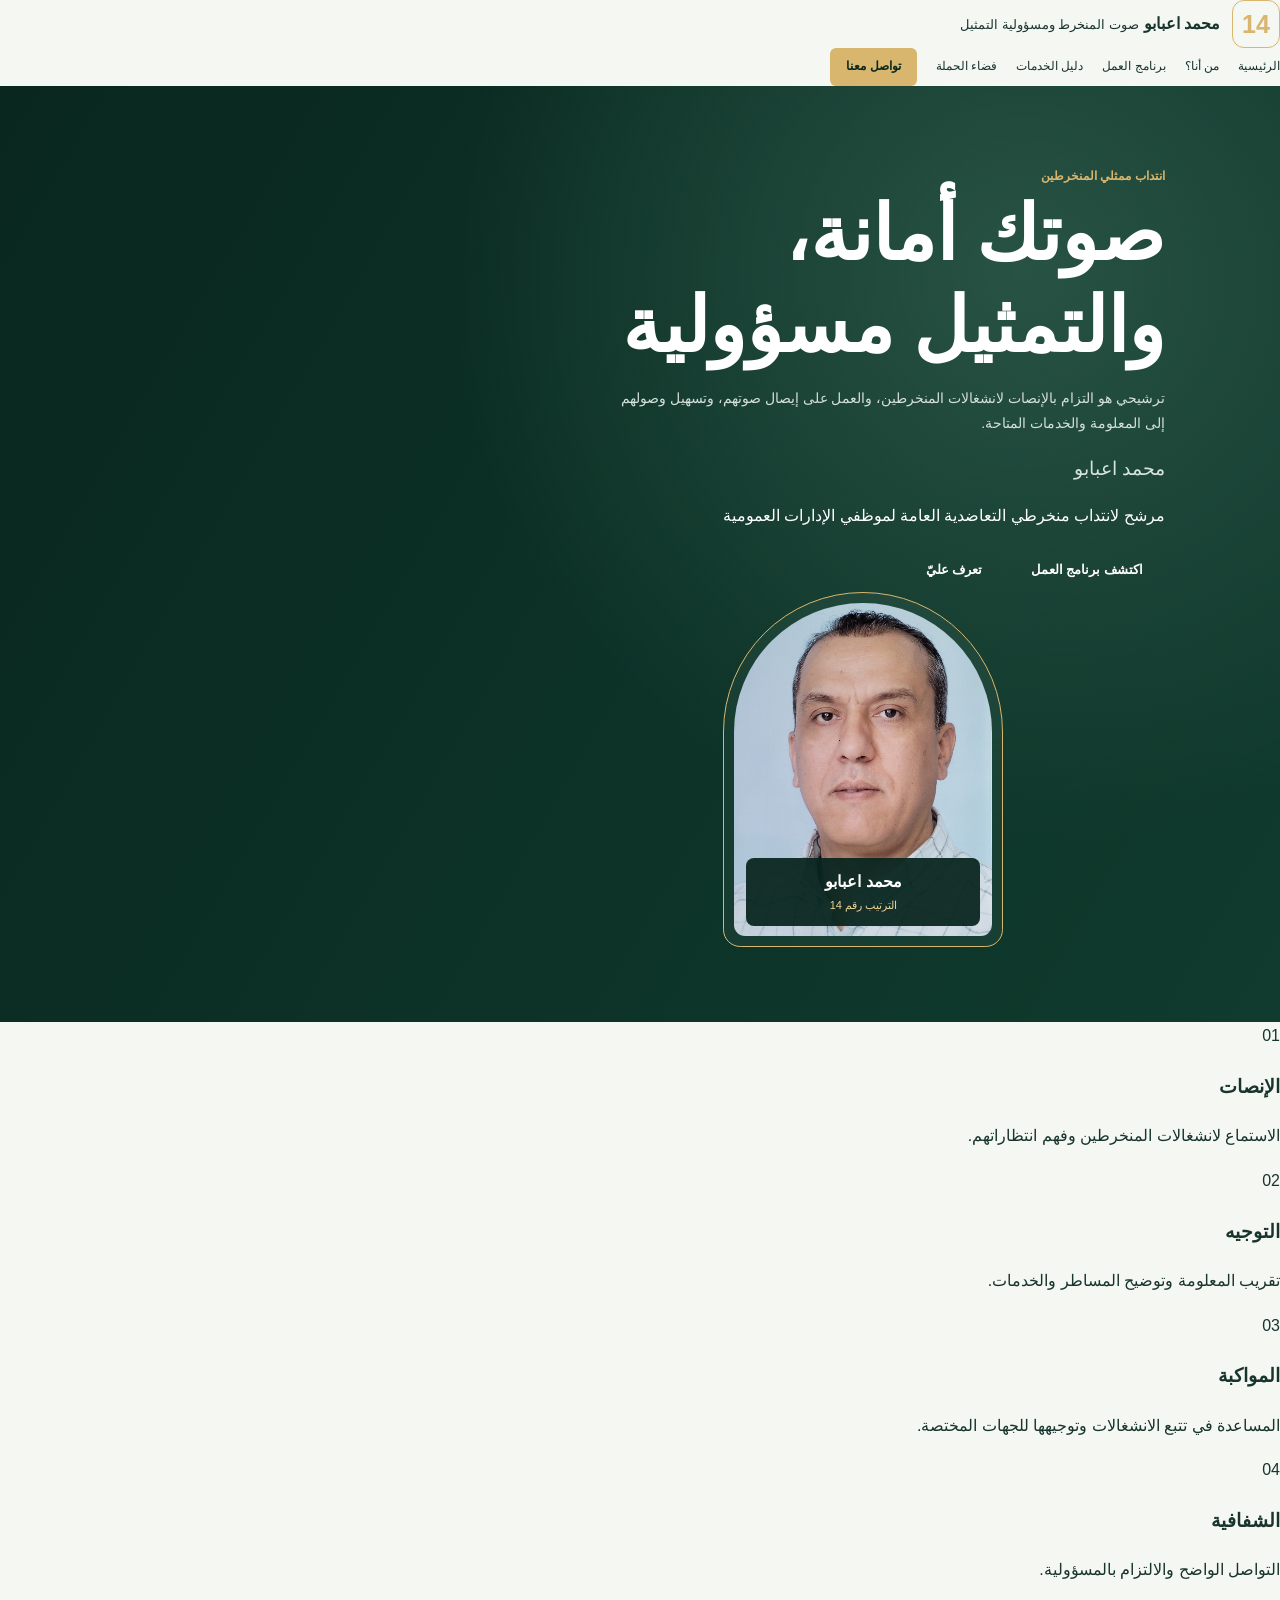
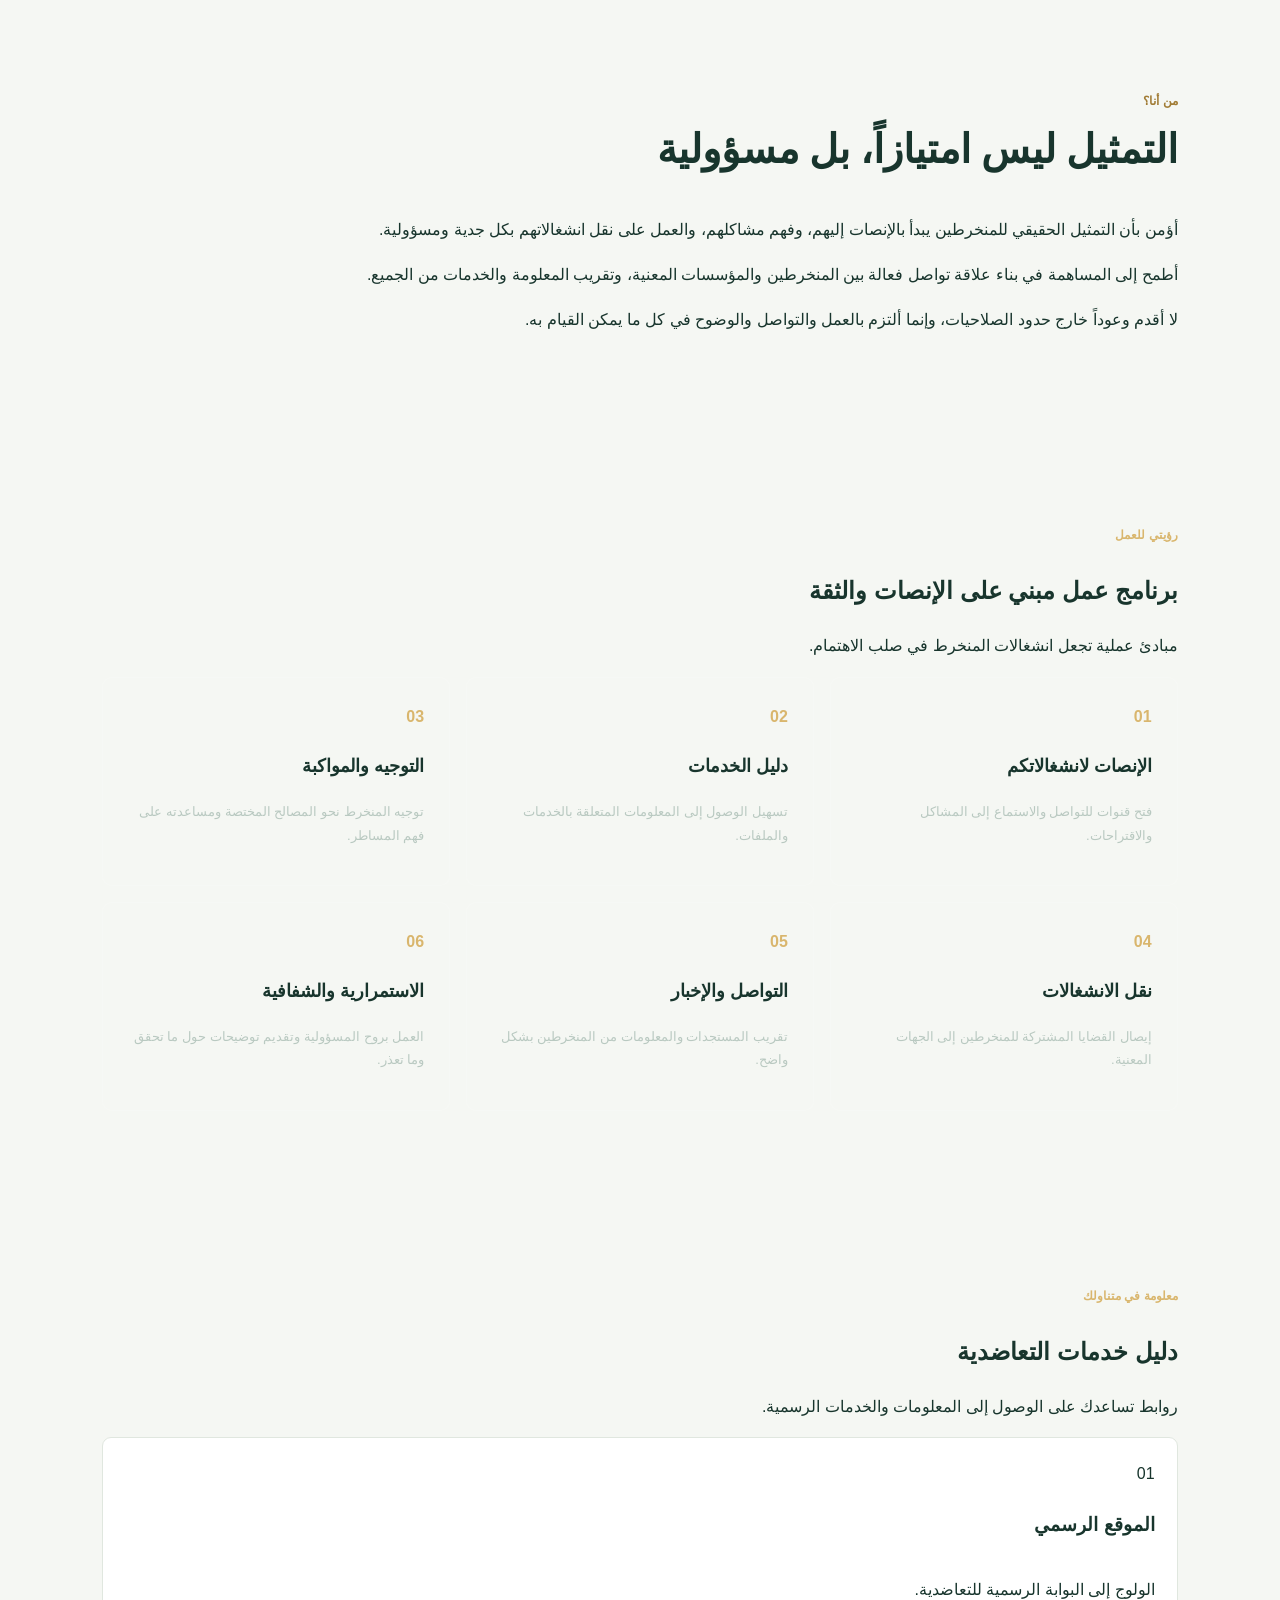
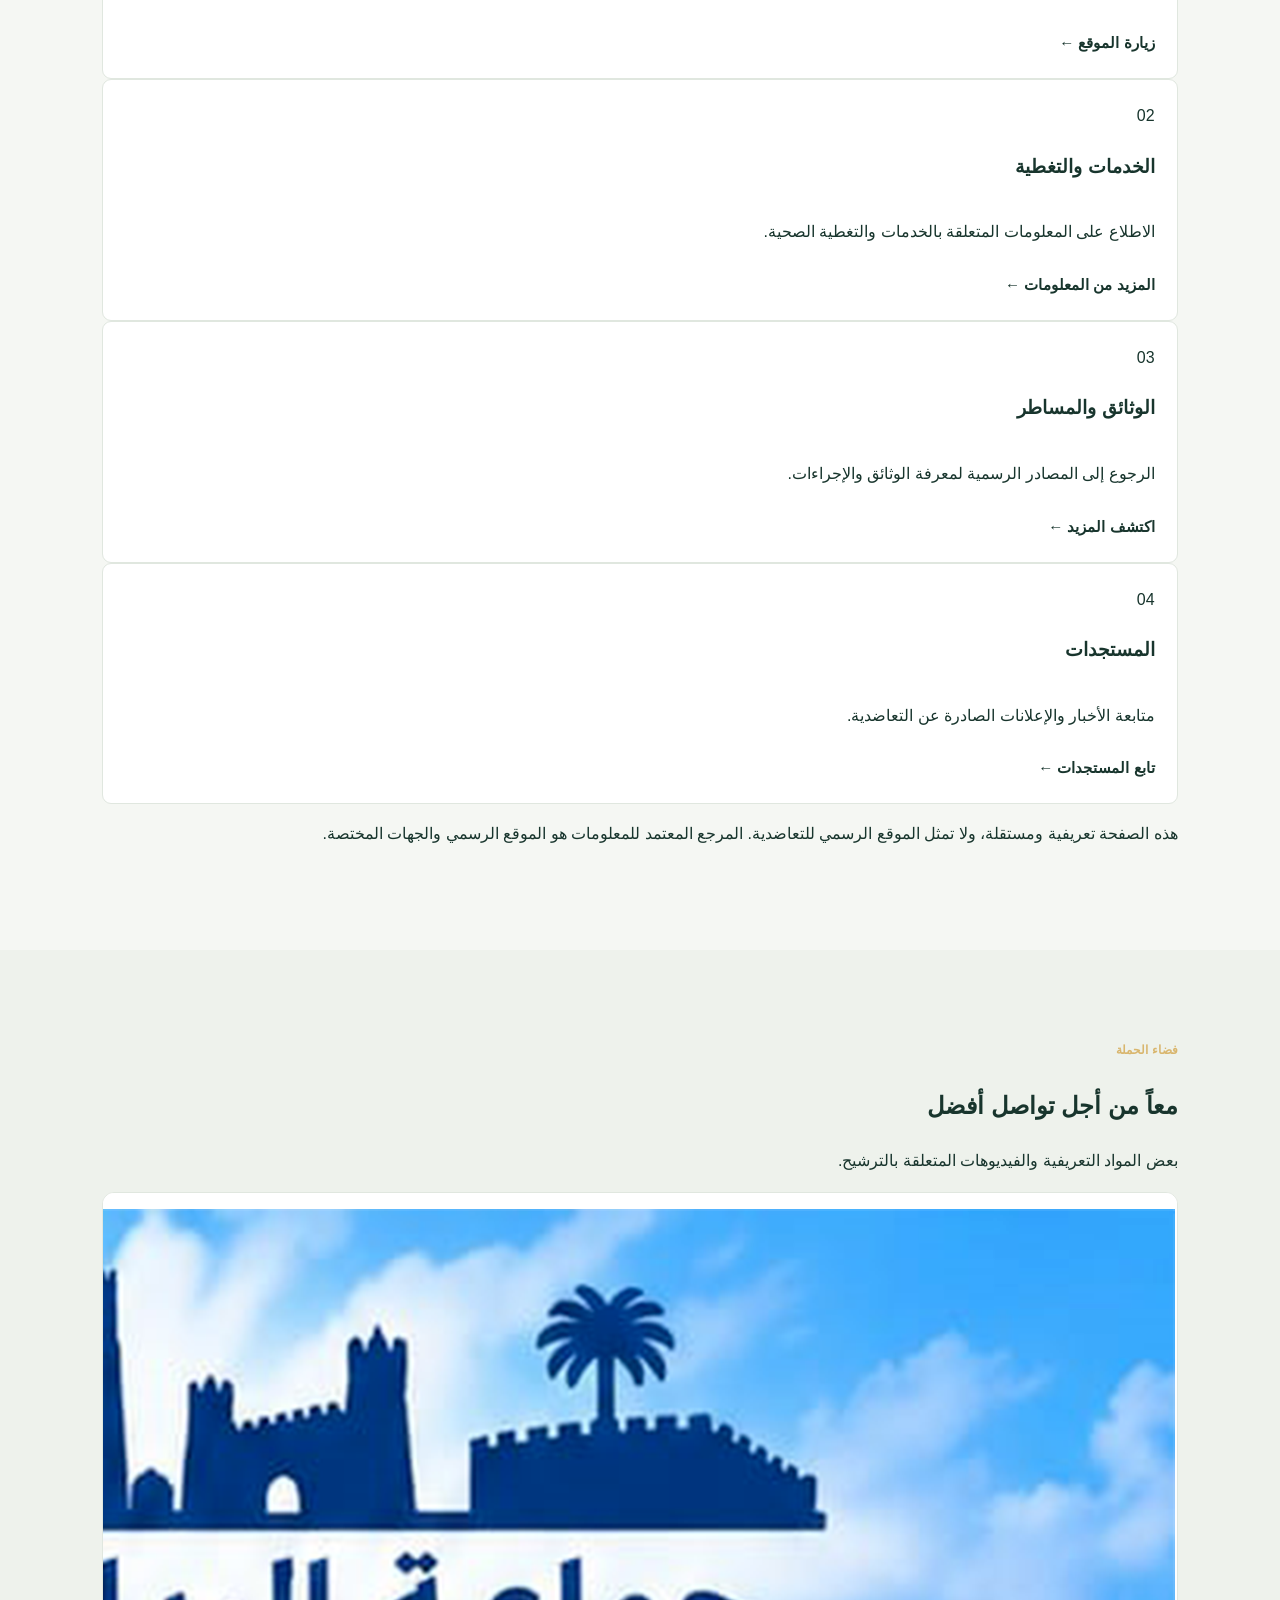
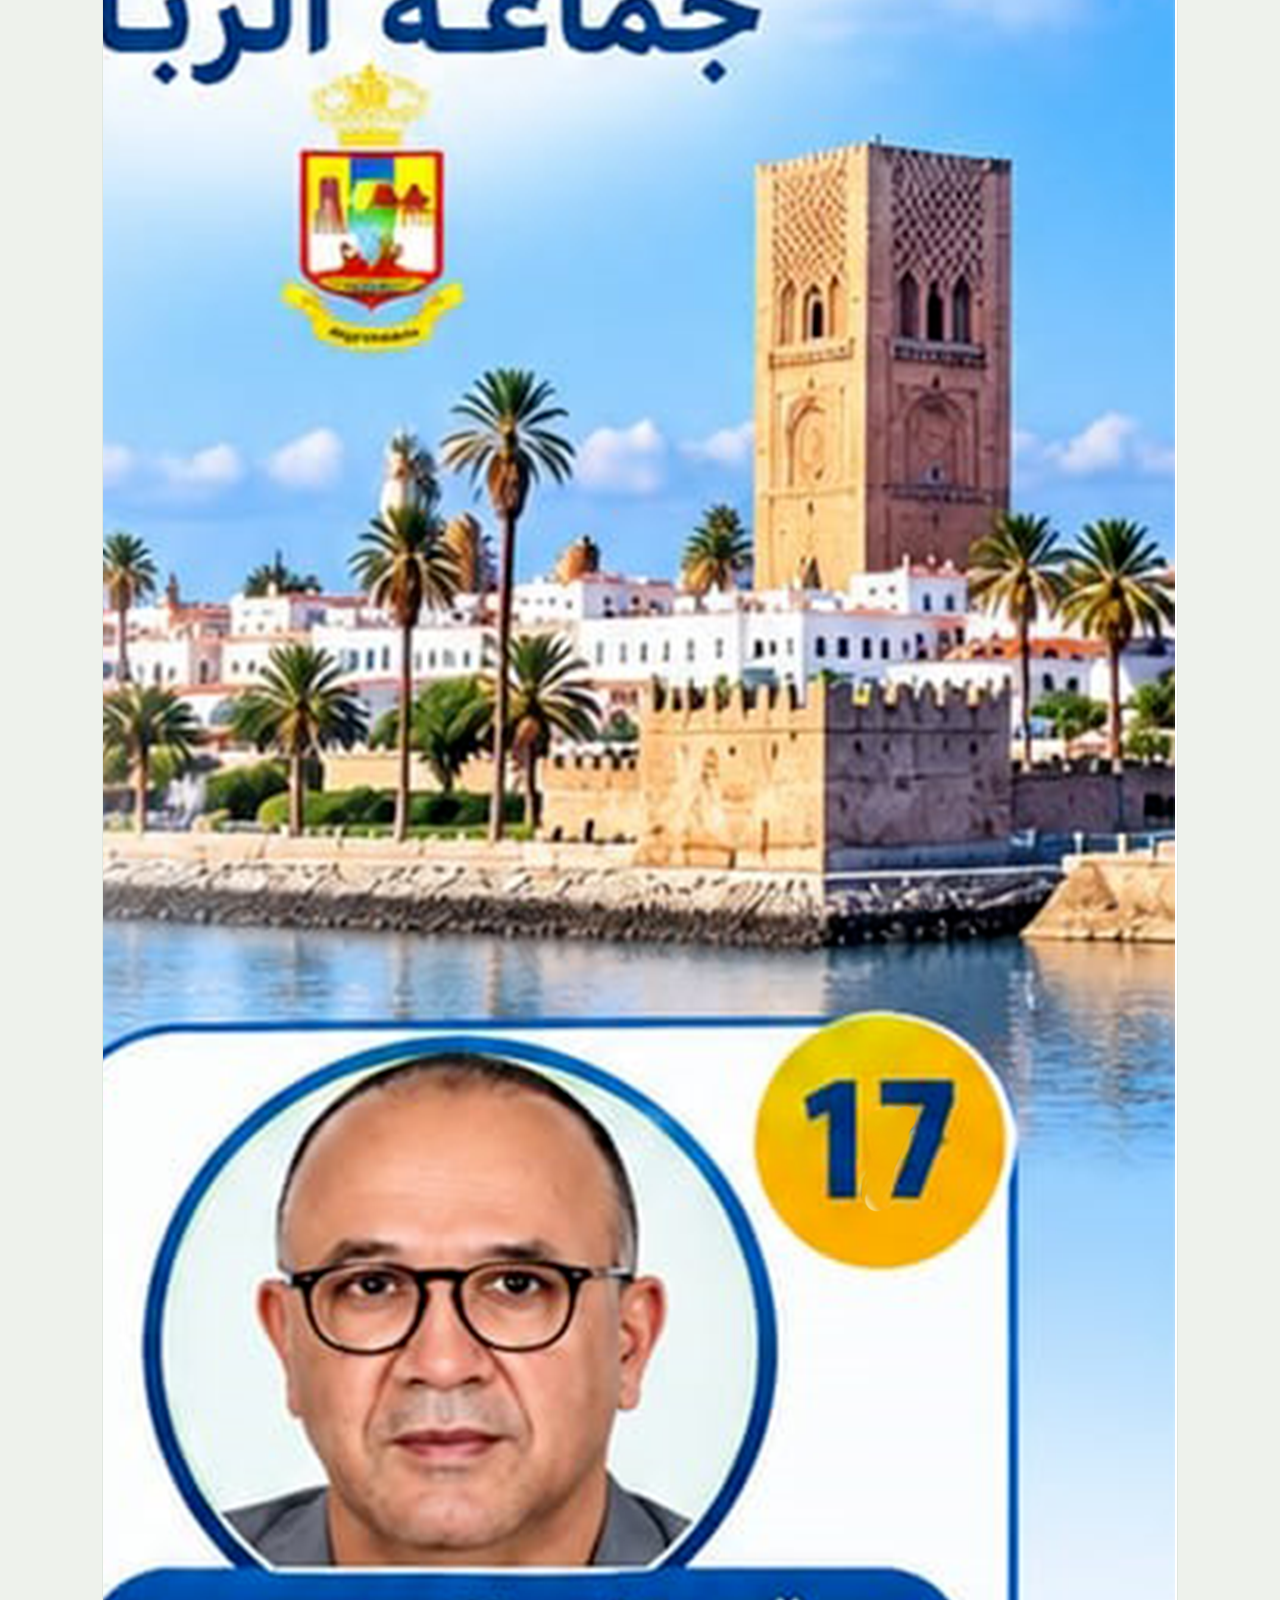
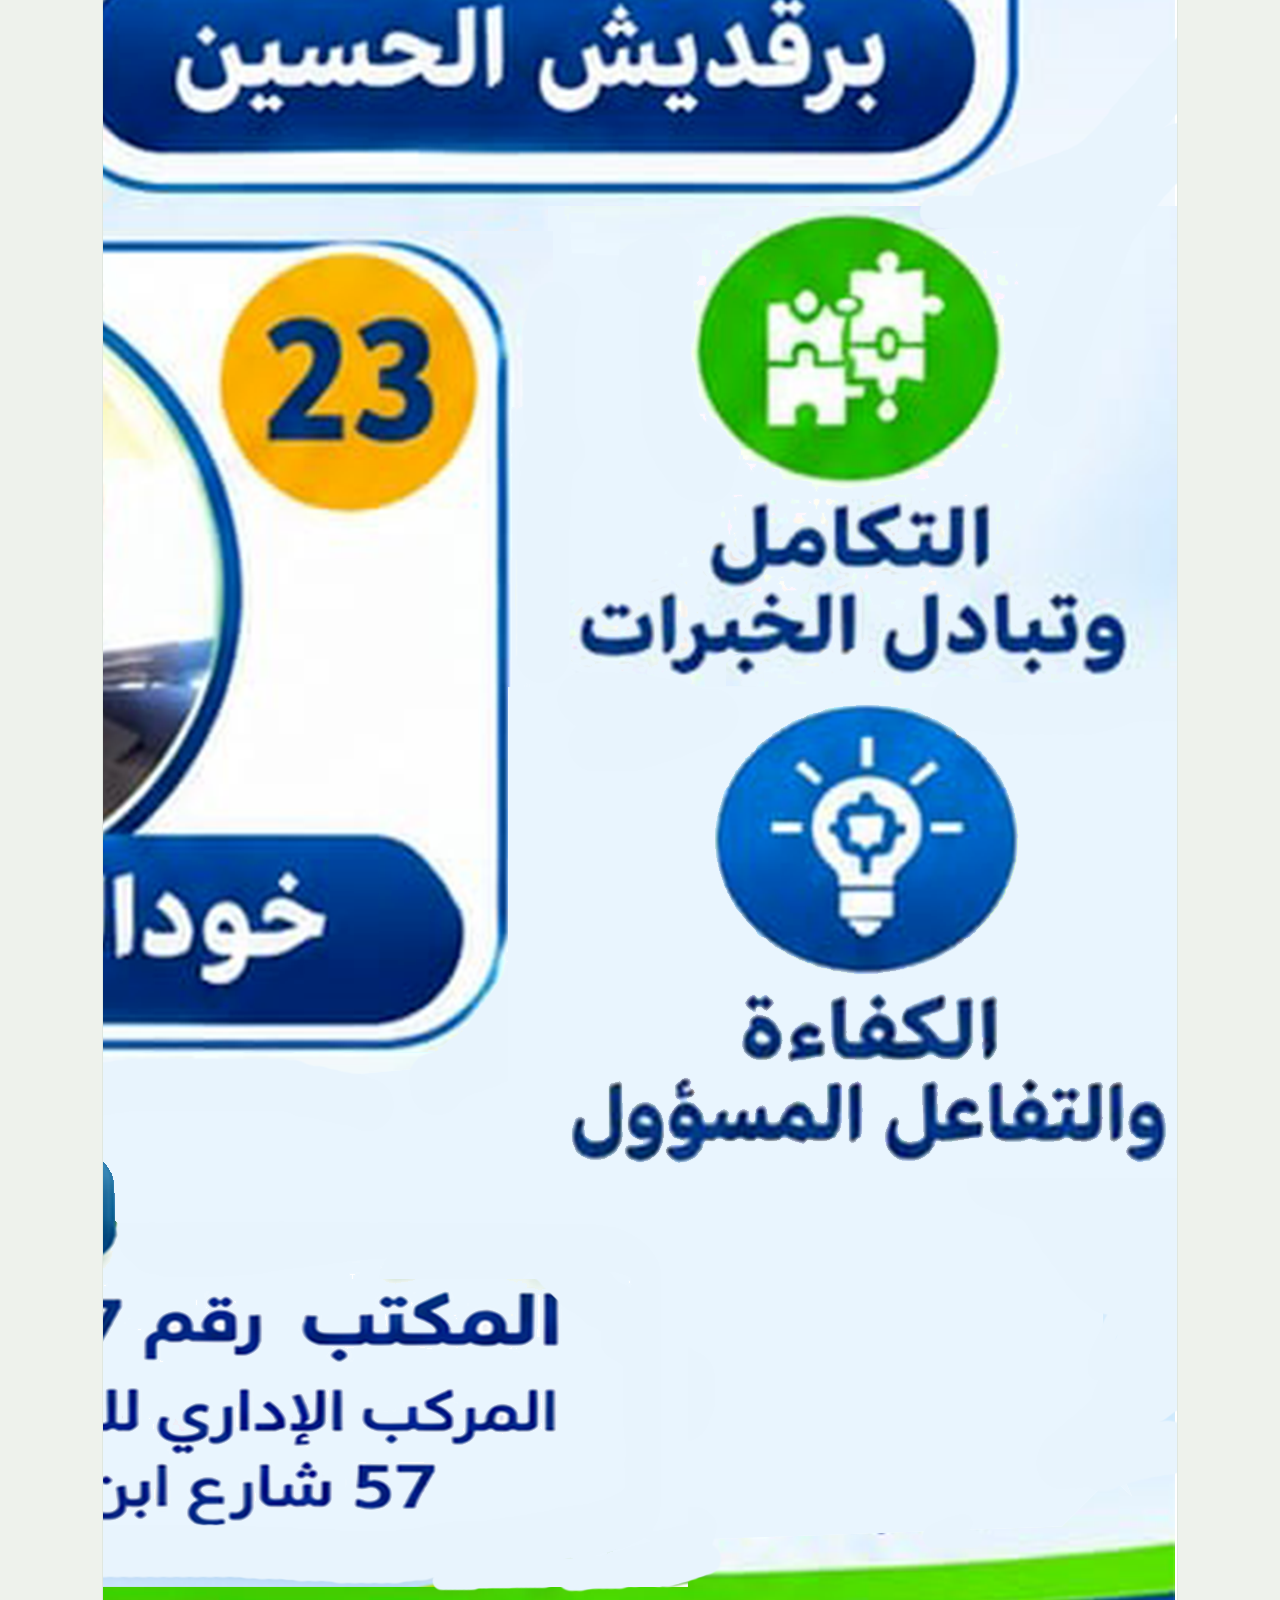
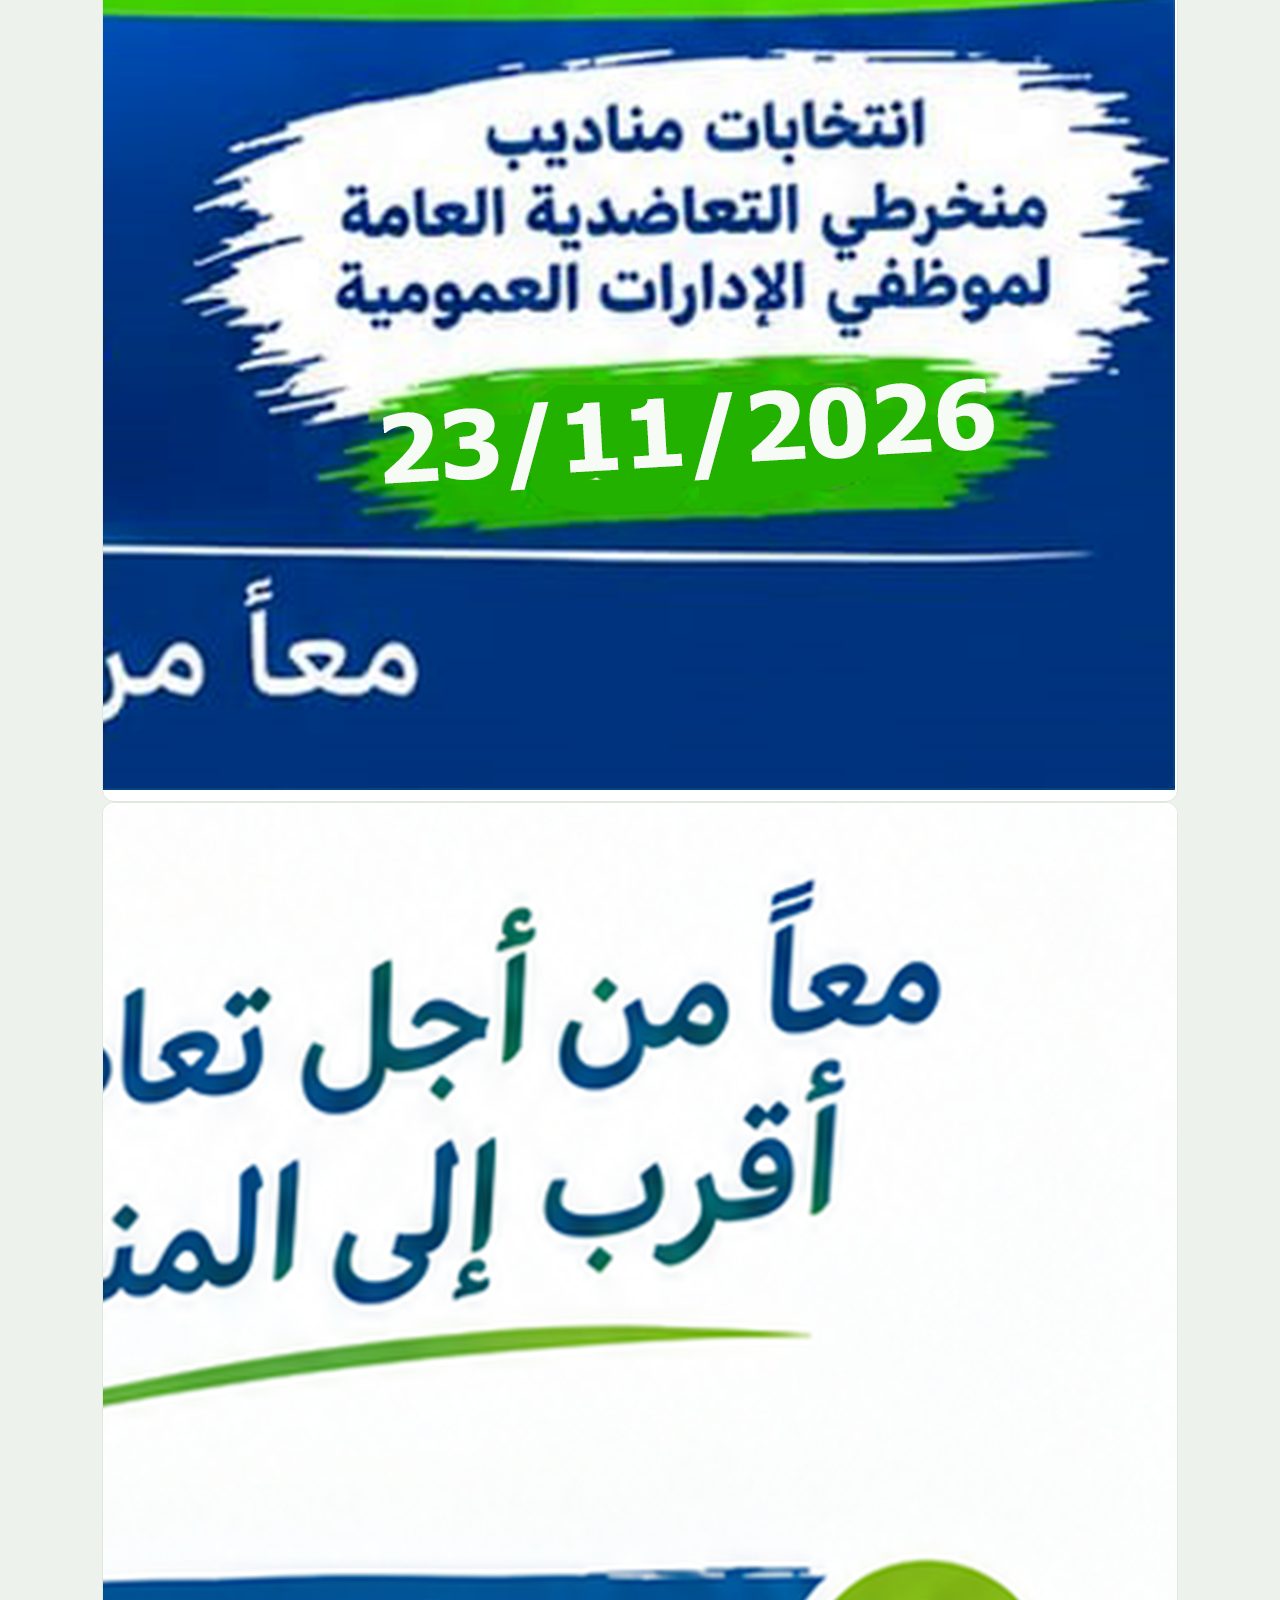
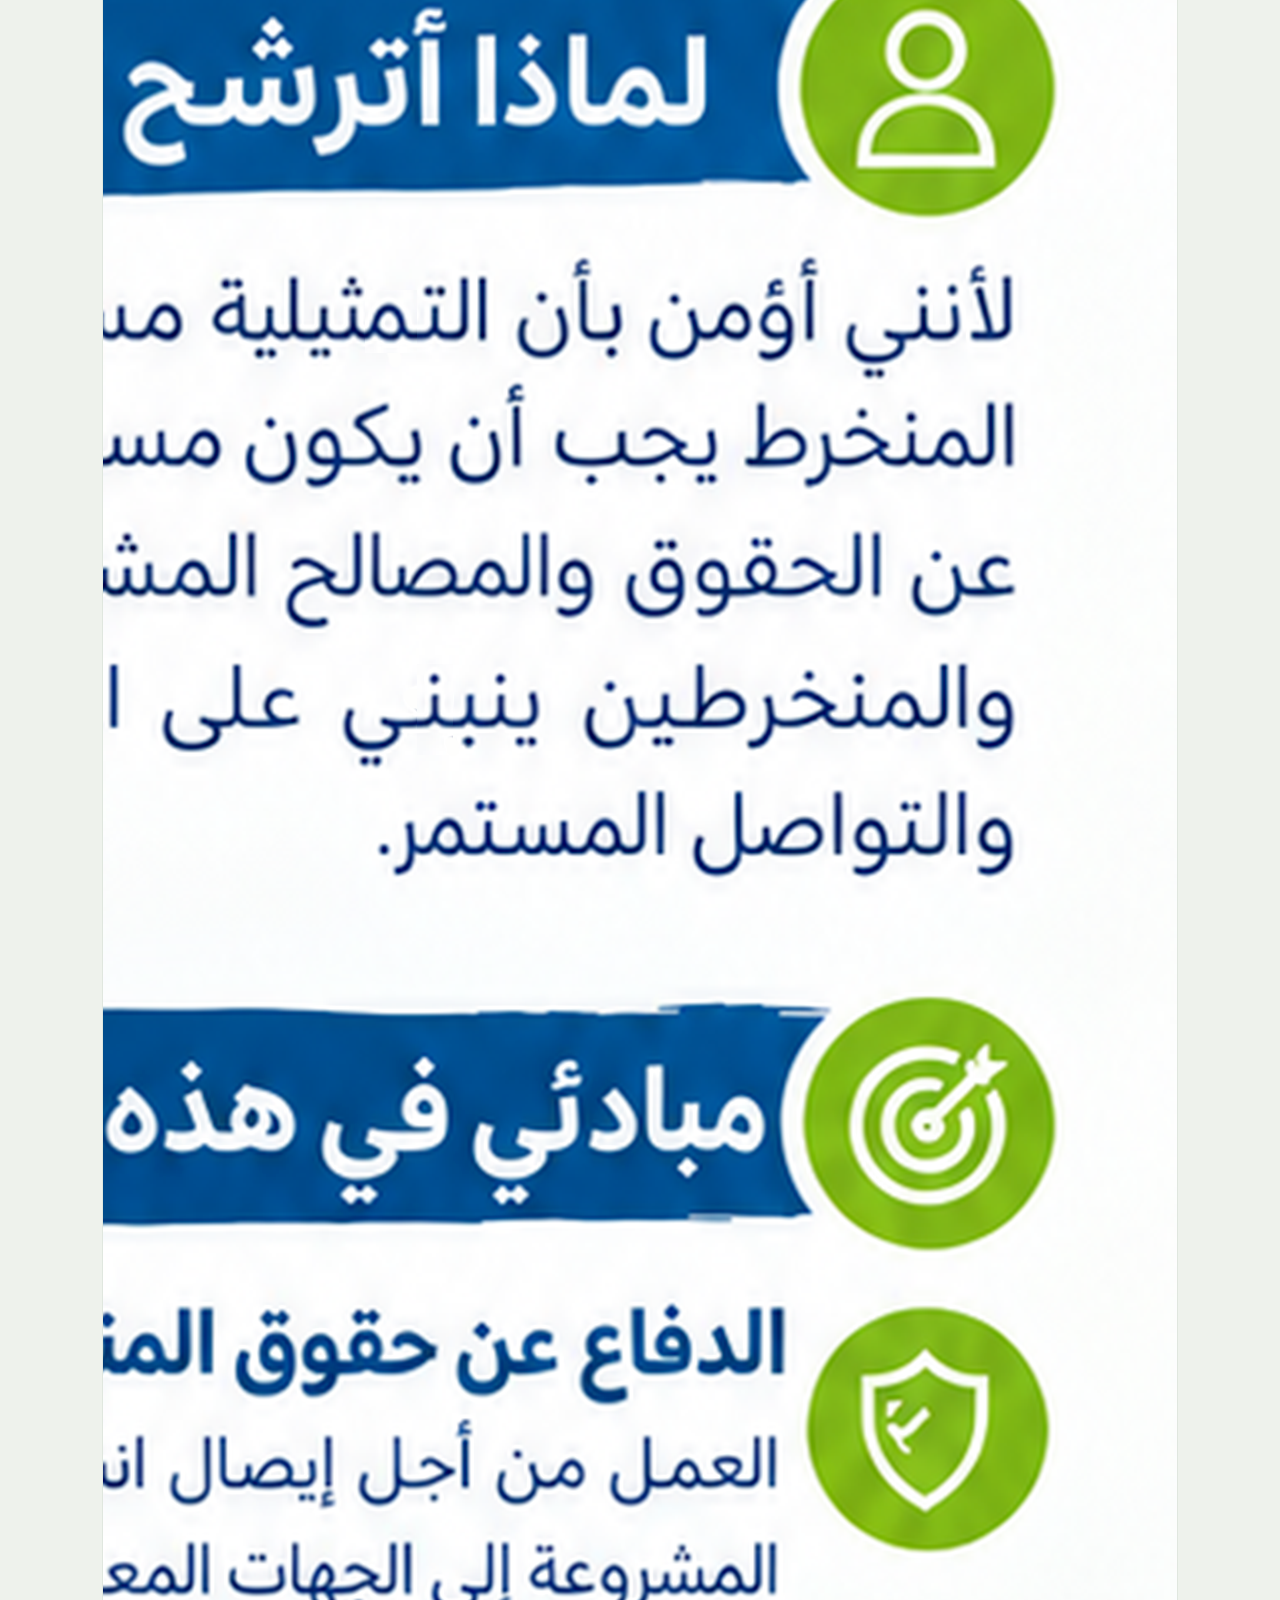
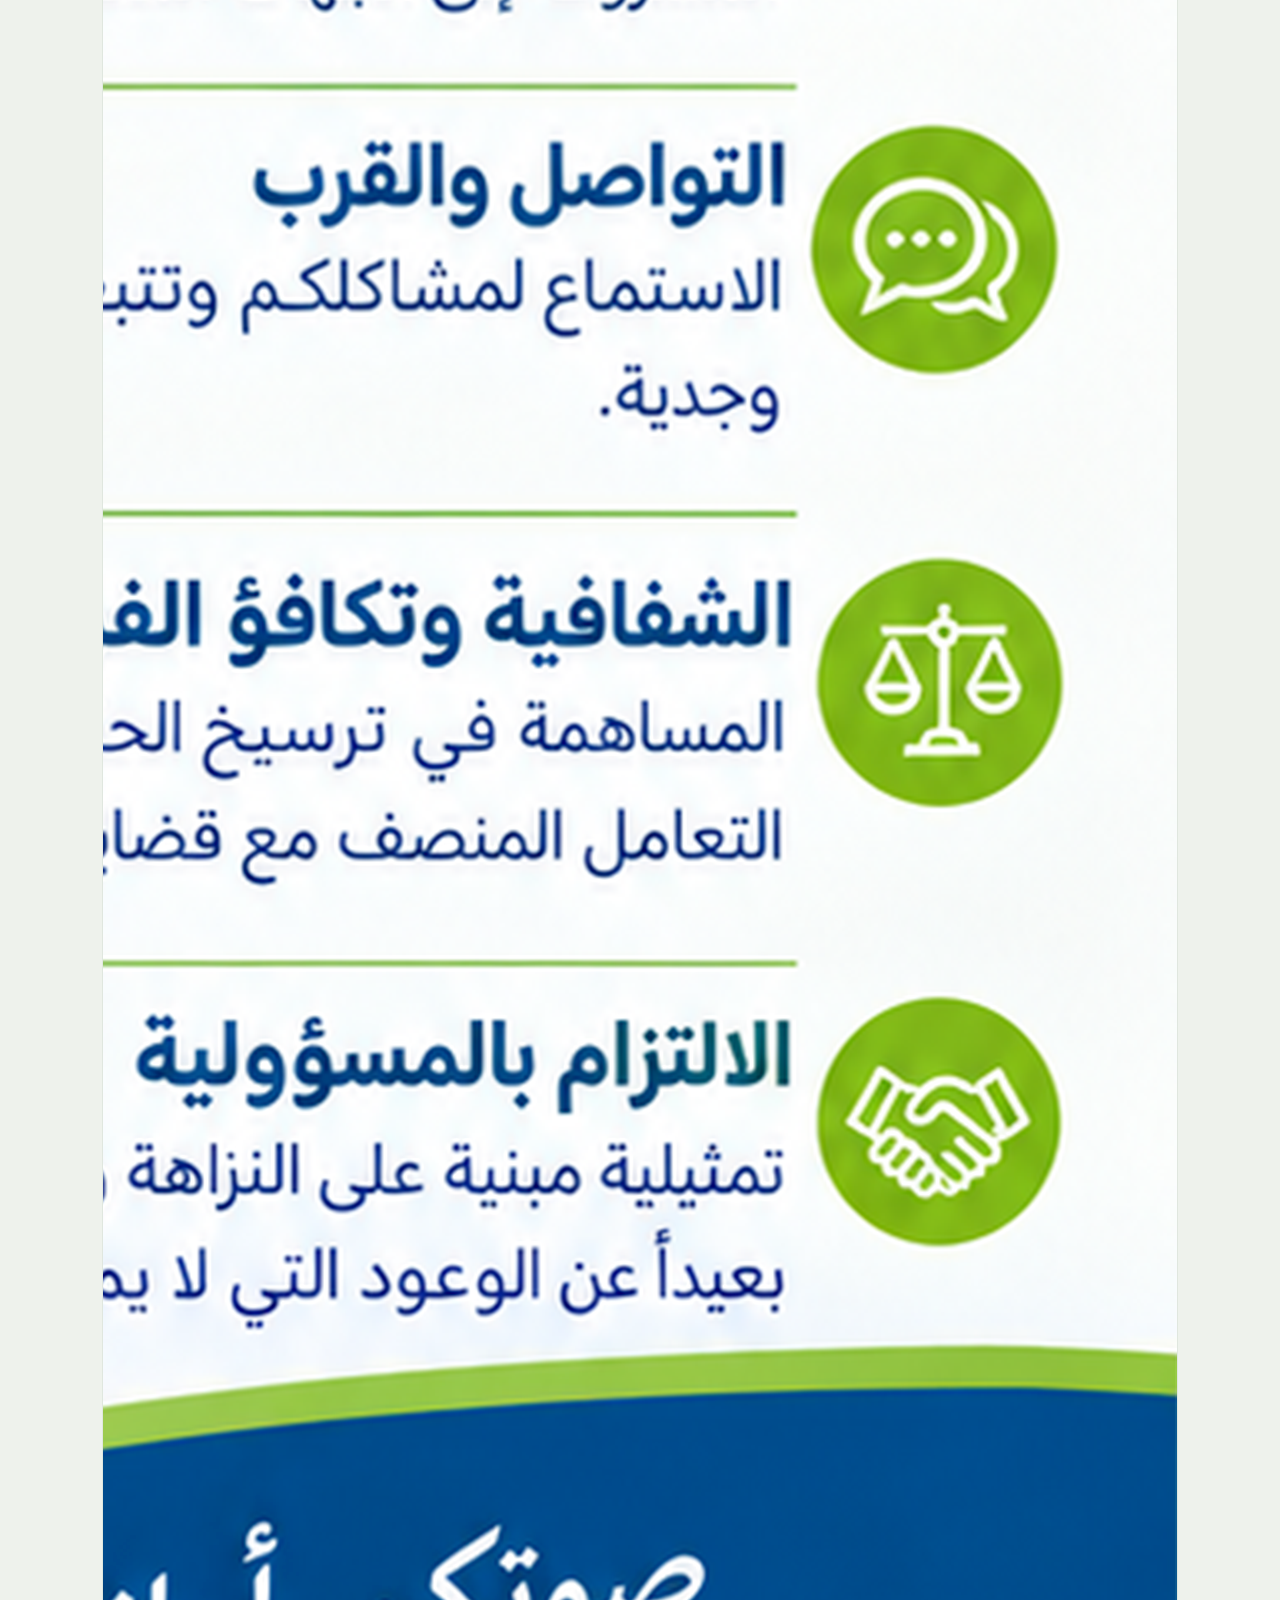
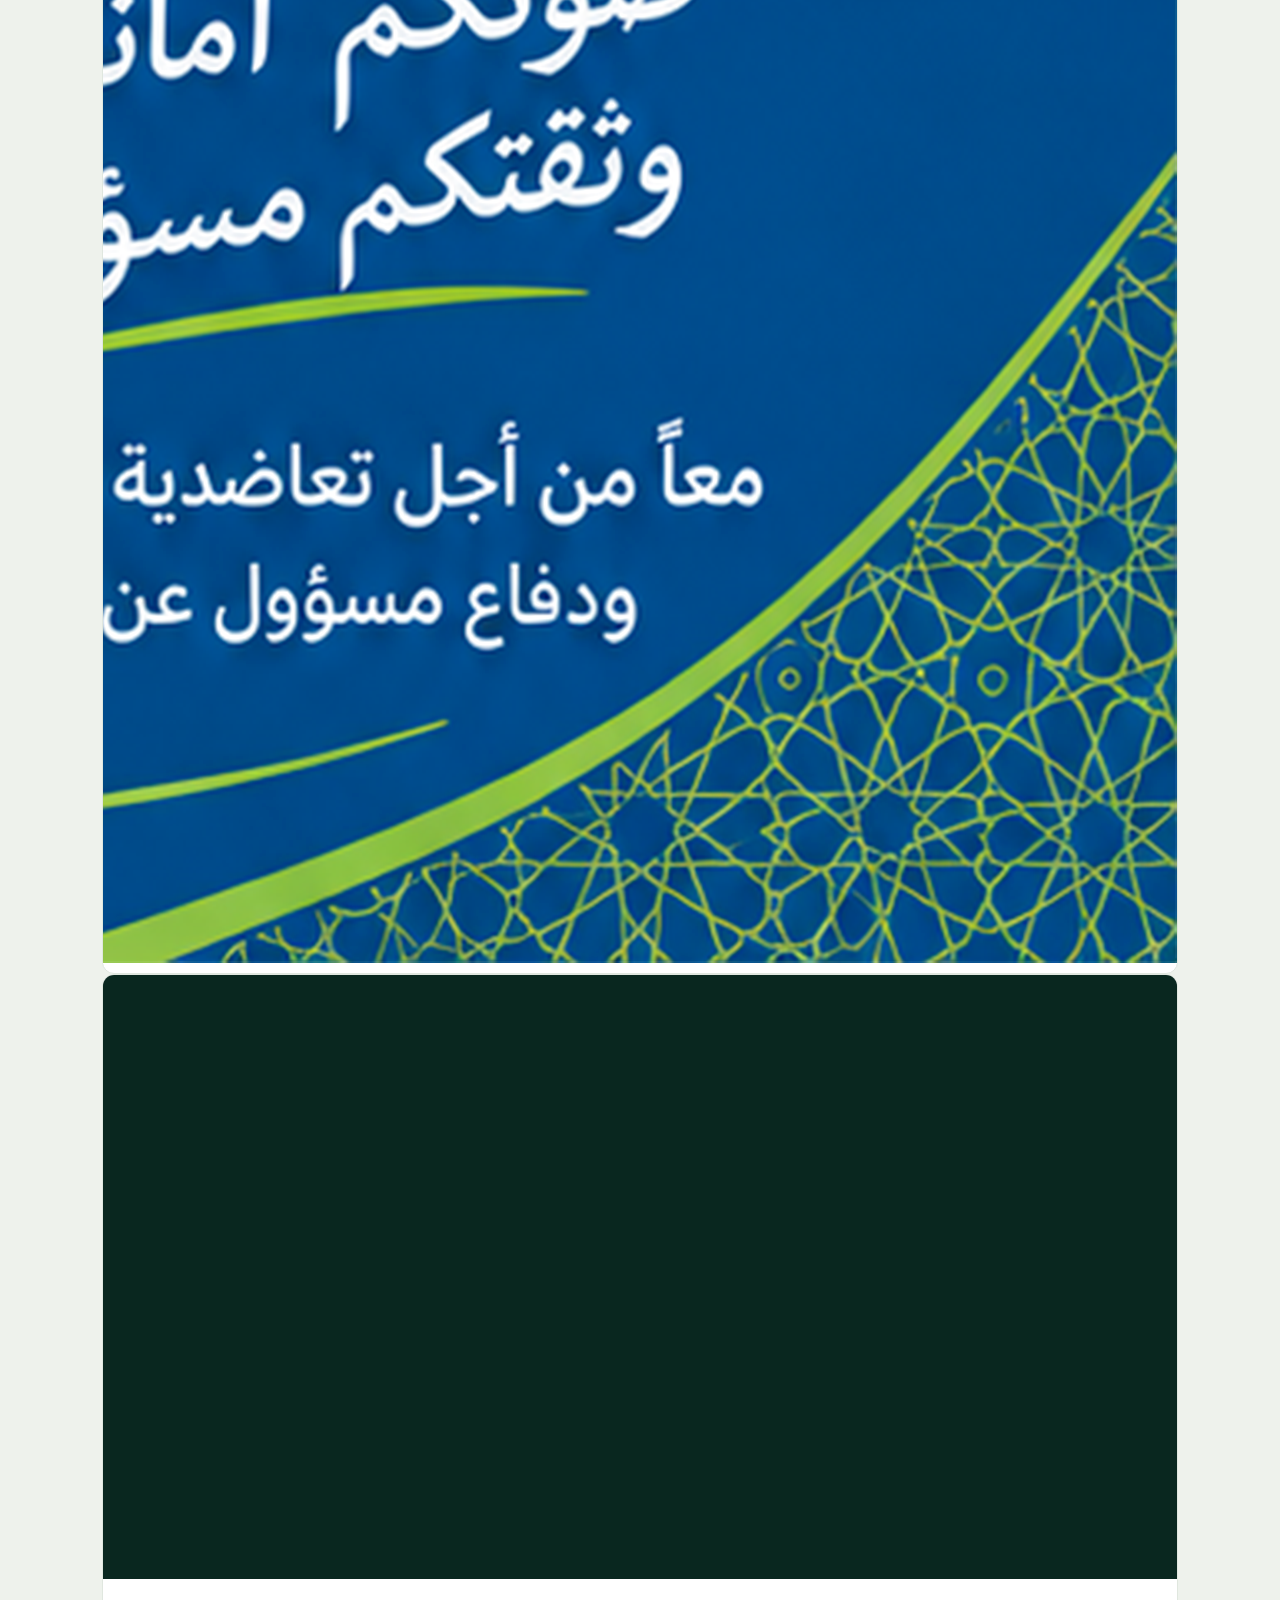
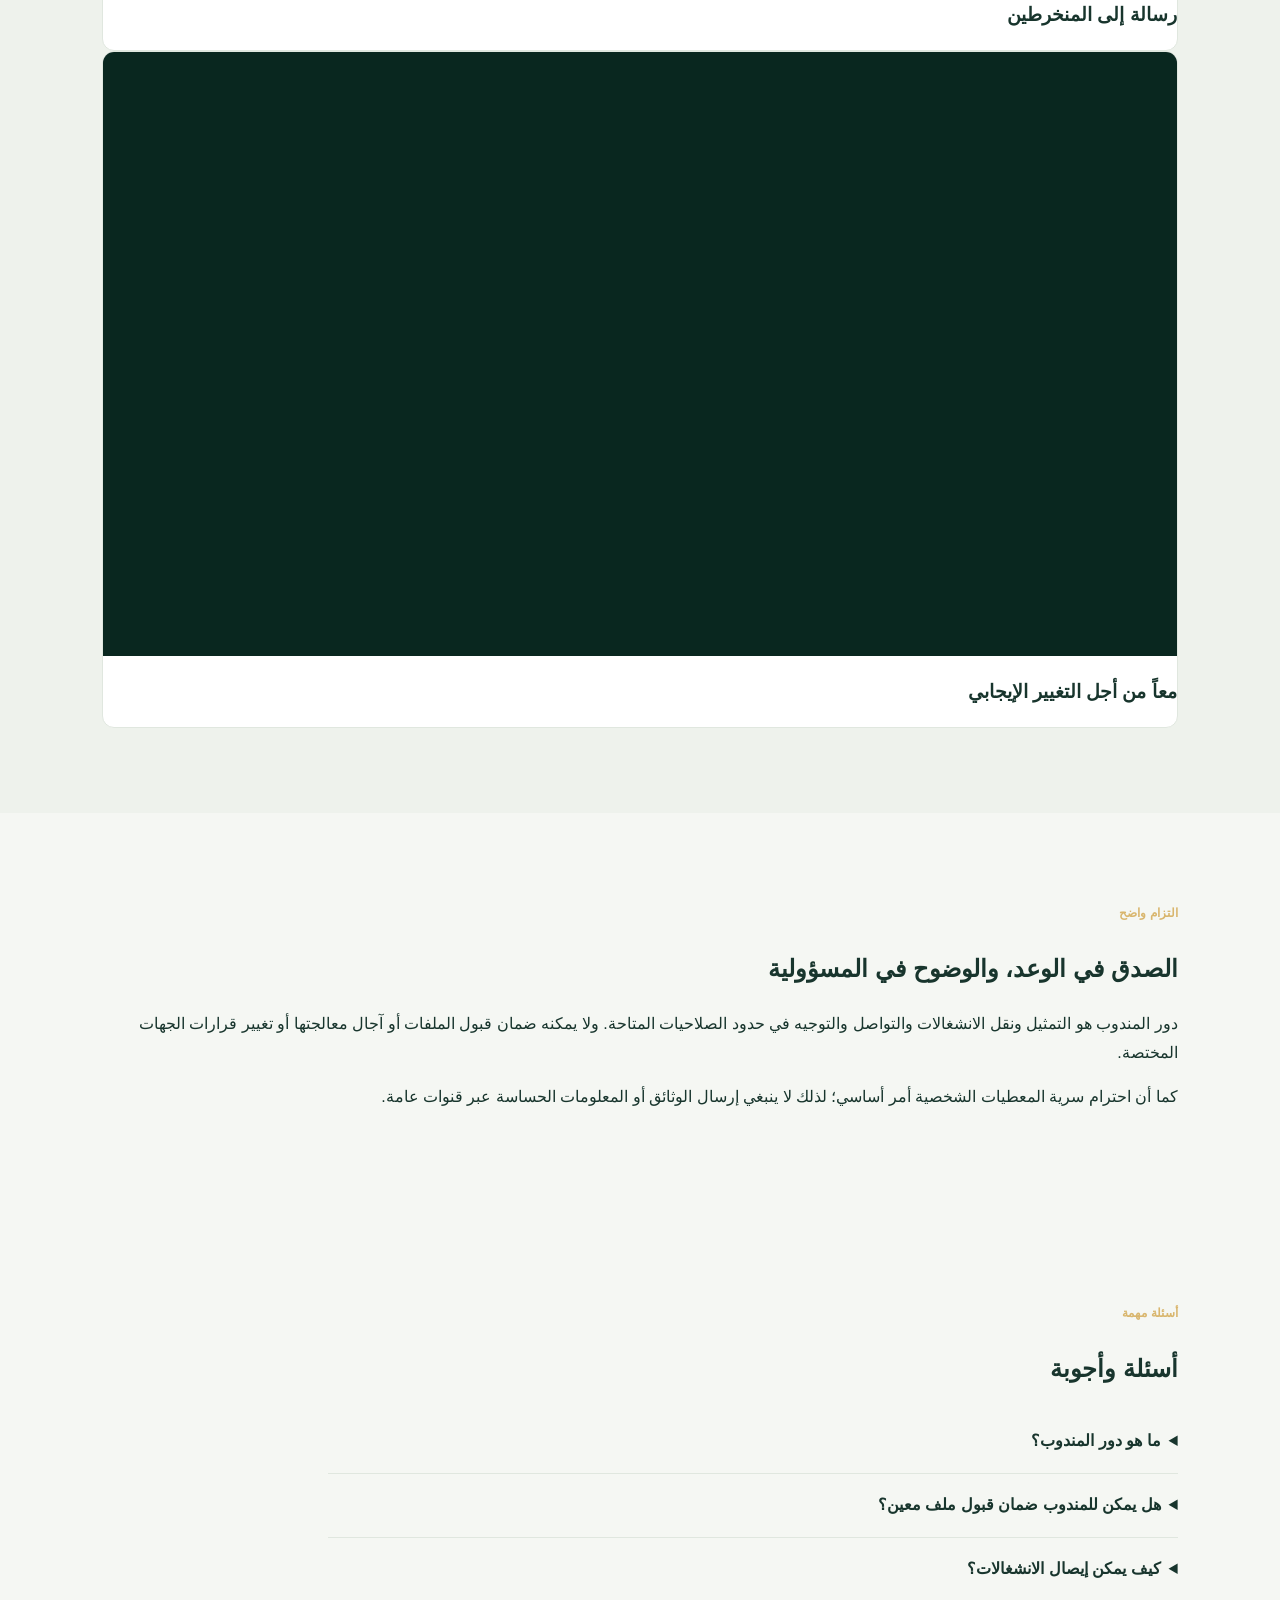
==== commit df18281c: "Update index.html" ====
--- a/index.html
+++ b/index.html
@@ -3,691 +3,384 @@
 <html lang="ar" dir="rtl">
 <head>
   <meta charset="UTF-8">
-  <meta name="viewport" content="width=device-width, initial-scale=1">
-  <meta name="theme-color" content="#09271f">
-
-  <meta name="description" content="محمد اعبابو، المرشح رقم 14 لمهمة مندوب منخرطي التعاضدية العامة لموظفي الإدارات العمومية.">
-
+  <meta name="viewport" content="width=device-width, initial-scale=1.0">
+  <meta name="theme-color" content="#103c32">
+  <meta name="description" content="محمد اعبابو، المرشح رقم 14 لانتداب منخرطي التعاضدية العامة لموظفي الإدارات العمومية. الإنصات والتوجيه والمواكبة والشفافية.">
   <title>محمد اعبابو | المرشح رقم 14</title>
-
+  <link rel="stylesheet" href="style.css">
   <link rel="preconnect" href="https://fonts.googleapis.com">
   <link rel="preconnect" href="https://fonts.gstatic.com" crossorigin>
-  <link href="https://fonts.googleapis.com/css2?family=IBM+Plex+Sans+Arabic:wght@400;500;600;700&family=Amiri:wght@400;700&display=swap" rel="stylesheet">
-
-  <link rel="stylesheet" href="style.css">
+  <link href="https://fonts.googleapis.com/css2?family=Cairo:wght@400;500;600;700;800;900&display=swap" rel="stylesheet">
 </head>
 
 <body>
 
-<!-- HEADER -->
-<header class="header">
-  <a href="#home" class="brand">
-    <span class="brand-number">14</span>
-    <span class="brand-text">
-      <b>صوت القرب</b>
-      <small>بوابة المرشح المستقلة</small>
-    </span>
-  </a>
-
-  <button class="menu-toggle" aria-label="فتح القائمة" aria-expanded="false">
-    ☰
-  </button>
-
-  <nav id="main-nav">
-    <a href="#home">الرئيسية</a>
-    <a href="#about">عن المرشح</a>
-    <a href="#program">برنامج العمل</a>
-    <a href="#services">دليل الخدمات</a>
-    <a href="#campaign">فضاء الحملة</a>
-    <a href="#faq">أسئلة شائعة</a>
-    <a href="#contact" class="nav-contact">تواصل معنا</a>
-  </nav>
+<header class="site-header">
+  <div class="container nav-container">
+    <a href="#home" class="brand">
+      <span class="brand-number">14</span>
+      <span>
+        <strong>محمد اعبابو</strong>
+        <small>صوت المنخرط ومسؤولية التمثيل</small>
+      </span>
+    </a>
+
+    <button class="menu-toggle" id="menu-toggle" aria-label="فتح القائمة">
+      <span></span><span></span><span></span>
+    </button>
+
+    <nav class="main-nav" id="main-nav">
+      <a href="#home">الرئيسية</a>
+      <a href="#about">من أنا؟</a>
+      <a href="#program">برنامج العمل</a>
+      <a href="#services">دليل الخدمات</a>
+      <a href="#campaign">فضاء الحملة</a>
+      <a href="#contact" class="nav-contact">تواصل معنا</a>
+    </nav>
+  </div>
 </header>
 
 <main>
 
-<!-- HERO -->
 <section class="hero" id="home">
-
-  <div class="hero-content">
-
-    <span class="eyebrow">
-      انتخابات مندوبي المنخرطين
-    </span>
-
-    <p class="gold-text">
-      الإنصات أولاً… والخدمة مسؤولية
-    </p>
-
-    <h1>محمد اعبابو</h1>
-
-    <h2>
-      مرشح لمهمة مندوب منخرطي التعاضدية العامة
-    </h2>
-
-    <div class="candidate-number">
-      <strong>14</strong>
-      <span>رقم الترتيب الانتخابي</span>
-    </div>
-
-    <p class="hero-description">
-      تصور عملي يجعل التواصل أقرب، والمعلومة أوضح،
-      ومواكبة انشغالات المنخرطين أكثر انتظاماً.
-    </p>
-
-    <div class="hero-buttons">
-      <a href="#program" class="btn gold-button">
-        اكتشف برنامج العمل
-      </a>
-
-      <a href="#campaign" class="btn outline-button">
-        تابع الحملة
-      </a>
-    </div>
-
-    <p class="hero-note">
-      مبادرة انتخابية شخصية مستقلة، وليست موقعاً رسمياً للتعاضدية.
-    </p>
-
-  </div>
-
-  <div class="hero-photo">
-
-    <div class="photo-frame">
-
-      <img
-        src="assets/candidate.jpg"
-        alt="صورة محمد اعبابو"
-        onerror="this.style.display='none';document.getElementById('candidate-placeholder').style.display='flex';"
-      >
-
-      <div class="photo-placeholder" id="candidate-placeholder">
-        <span>م ا</span>
-        <b>محمد اعبابو</b>
-        <small>المرشح رقم 14</small>
-      </div>
-
-      <div class="photo-label">
-        <b>محمد اعبابو</b>
-        <span>الترتيب رقم 14</span>
-      </div>
-
-    </div>
-
-  </div>
-
-</section>
-
-
-<!-- VALUES -->
-<section class="values">
-  <div>
-    <b>الإنصات</b>
-    <span>فهم الانشغالات</span>
-  </div>
-
-  <div>
-    <b>التوجيه</b>
-    <span>معلومة واضحة</span>
-  </div>
-
-  <div>
-    <b>المواكبة</b>
-    <span>متابعة مسؤولة</span>
-  </div>
-
-  <div>
-    <b>الشفافية</b>
-    <span>التزام واقعي</span>
-  </div>
-</section>
-
-
-<!-- ABOUT -->
-<section class="section" id="about">
-
-  <div class="section-heading">
-    <span>01 / من أنا؟</span>
-    <h2>مندوب قريب من المنخرط</h2>
-    <p>
-      المهمة ليست مجرد صفة، بل مسؤولية في الإنصات والتواصل
-      ونقل الانشغالات بوضوح.
-    </p>
-  </div>
-
-  <div class="about-box">
-
-    <div class="about-main">
-      <h3>الفكرة التي أنطلق منها</h3>
-
-      <p>
-        المنخرط خاصو يلقى من يسمعو، يشرح ليه المعلومة،
-        ويوجهو للمسار الصحيح.
+  <div class="container hero-grid">
+
+    <div class="hero-content">
+      <span class="eyebrow">انتداب ممثلي المنخرطين</span>
+
+      <h1>
+        صوتك أمانة،
+        <span>والتمثيل مسؤولية</span>
+      </h1>
+
+      <p class="hero-description">
+        ترشيحي هو التزام بالإنصات لانشغالات المنخرطين،
+        والعمل على إيصال صوتهم، وتسهيل وصولهم إلى المعلومة
+        والخدمات المتاحة.
       </p>
 
-      <p>
-        ماشي كل ملف كيتحل بكلمة، ولكن كل ملف يستحق
-        جواباً واضحاً ومتابعة مسؤولة.
-      </p>
-
-      <p>
-        الهدف هو بناء علاقة تواصل مستمرة بين المندوب
-        والمنخرطين، قائمة على الثقة والوضوح والاحترام.
-      </p>
-    </div>
-
-    <div class="about-points">
-
-      <article>
-        <b>01 — تواصل منتظم</b>
-        <p>قنوات واضحة لاستقبال الأسئلة والانشغالات.</p>
-      </article>
-
-      <article>
-        <b>02 — معلومة موثوقة</b>
-        <p>الرجوع إلى المساطر والمصادر الرسمية.</p>
-      </article>
-
-      <article>
-        <b>03 — احترام الجميع</b>
-        <p>الإنصات دون تمييز واحترام سرية المعطيات.</p>
-      </article>
-
-    </div>
-
-  </div>
-
-</section>
-
-
-<!-- PROGRAM -->
-<section class="section dark-section" id="program">
-
-  <div class="section-heading">
-    <span>02 / تصور العمل</span>
-    <h2>برنامج عملي… والتزام واقعي</h2>
-    <p>
-      مقترحات قابلة للتفعيل في حدود مهام وصلاحيات المندوب.
-    </p>
-  </div>
-
-  <div class="program-grid">
-
-    <article class="program-card">
-      <span>01</span>
-      <h3>فضاء للإنصات</h3>
-      <p>
-        استقبال انشغالات المنخرطين وتنظيمها حسب الموضوع والأولوية.
-      </p>
-    </article>
-
-    <article class="program-card">
-      <span>02</span>
-      <h3>دليل مبسط للخدمات</h3>
-      <p>
-        تجميع روابط الخدمات والوثائق والمعلومات الرسمية في مكان واحد.
-      </p>
-    </article>
-
-    <article class="program-card">
-      <span>03</span>
-      <h3>التوجيه والتتبع</h3>
-      <p>
-        مساعدة المنخرط على فهم المسار الإداري والتأكد من الوثائق المطلوبة.
-      </p>
-    </article>
-
-    <article class="program-card">
-      <span>04</span>
-      <h3>تواصل وإخبار</h3>
-      <p>
-        تقاسم المستجدات والتنبيهات المفيدة بلغة واضحة.
-      </p>
-    </article>
-
-    <article class="program-card">
-      <span>05</span>
-      <h3>نقل الانشغالات</h3>
-      <p>
-        تجميع القضايا المتكررة وعرضها على الجهات المعنية.
-      </p>
-    </article>
-
-    <article class="program-card">
-      <span>06</span>
-      <h3>استمرارية المبادرة</h3>
-      <p>
-        الحرص على استمرار المشروع، حتى إذا لم أنل ثقتكم،
-        من خلال تسليمه لزميل يتولى المهمة بعد الاتفاق معه.
-      </p>
-    </article>
-
-  </div>
-
-</section>
-
-
-<!-- SERVICES -->
-<section class="section" id="services">
-
-  <div class="section-heading">
-    <span>03 / دليل الخدمات</span>
-    <h2>المعلومة الرسمية في متناولك</h2>
-    <p>
-      روابط للتعرف على خدمات التعاضدية. المرجع النهائي هو الموقع الرسمي
-      والمصالح المختصة.
-    </p>
-  </div>
-
-  <div class="service-grid">
-
-    <a class="service-card"
-       href="https://www.mgpap.org.ma/index.php/fr/"
-       target="_blank" rel="noopener">
-      <span class="service-icon">01</span>
-      <b>الانخراط والوضعية الإدارية</b>
-      <small>معلومات وخدمات المنخرطين</small>
-      <span class="service-arrow">زيارة المصدر ↗</span>
-    </a>
-
-    <a class="service-card"
-       href="https://www.mgpap.org.ma/index.php/fr/"
-       target="_blank" rel="noopener">
-      <span class="service-icon">02</span>
-      <b>ملف التقاعد</b>
-      <small>الوثائق والمساطر المتعلقة بالتقاعد</small>
-      <span class="service-arrow">زيارة المصدر ↗</span>
-    </a>
-
-    <a class="service-card"
-       href="https://www.mgpap.org.ma/index.php/fr/"
-       target="_blank" rel="noopener">
-      <span class="service-icon">03</span>
-      <b>ملفات الوفاة</b>
-      <small>معلومات حول ملفات التعويض</small>
-      <span class="service-arrow">زيارة المصدر ↗</span>
-    </a>
-
-    <a class="service-card"
-       href="https://www.mgpap.org.ma/index.php/fr/"
-       target="_blank" rel="noopener">
-      <span class="service-icon">04</span>
-      <b>المنحة المدرسية</b>
-      <small>الشروط والمعلومات الخاصة بالمنحة</small>
-      <span class="service-arrow">زيارة المصدر ↗</span>
-    </a>
-
-    <a class="service-card"
-       href="https://www.mgpap.org.ma/index.php/fr/"
-       target="_blank" rel="noopener">
-      <span class="service-icon">05</span>
-      <b>مراكز التشخيص</b>
-      <small>الخدمات الطبية والتشخيصية</small>
-      <span class="service-arrow">زيارة المصدر ↗</span>
-    </a>
-
-    <a class="service-card"
-       href="https://www.mgpap.org.ma/index.php/fr/"
-       target="_blank" rel="noopener">
-      <span class="service-icon">06</span>
-      <b>طب الأسنان</b>
-      <small>معلومات المراكز والخدمات</small>
-      <span class="service-arrow">زيارة المصدر ↗</span>
-    </a>
-
-    <a class="service-card"
-       href="https://www.mgpap.org.ma/index.php/fr/"
-       target="_blank" rel="noopener">
-      <span class="service-icon">07</span>
-      <b>خدمات البصريات</b>
-      <small>معلومات الخدمات والمراكز</small>
-      <span class="service-arrow">زيارة المصدر ↗</span>
-    </a>
-
-    <a class="service-card"
-       href="https://www.mgpap.org.ma/index.php/fr/"
-       target="_blank" rel="noopener">
-      <span class="service-icon">08</span>
-      <b>مراكز أمل</b>
-      <small>التعرف على الخدمات المتاحة</small>
-      <span class="service-arrow">زيارة المصدر ↗</span>
-    </a>
-
-  </div>
-
-  <div class="official-box">
-    <div>
-      <b>المصدر الرسمي للمعلومات</b>
-      <p>للاطلاع على آخر المستجدات والخدمات والمساطر.</p>
-    </div>
-
-    <a class="btn gold-button"
-       href="https://www.mgpap.org.ma/index.php/fr/"
-       target="_blank" rel="noopener">
-      زيارة موقع التعاضدية ↗
-    </a>
-  </div>
-
-</section>
-
-
-<!-- CAMPAIGN -->
-<section class="section campaign-section" id="campaign">
-
-  <div class="section-heading">
-    <span>04 / فضاء الحملة</span>
-    <h2>الحملة بالصورة والكلمة</h2>
-    <p>
-      تابع رسائل الحملة، اطلع على المنشورات وشاركها مع زملائك.
-    </p>
-  </div>
-
-
-  <!-- FLYERS -->
-  <div class="media-heading">
-    <div>
-      <span>01 — منشورات الحملة</span>
-      <h3>فلايرات الحملة</h3>
-    </div>
-
-    <p>منشورات تعريفية وبرنامج العمل.</p>
-  </div>
-
-  <div class="flyer-grid">
-
-    <article class="flyer-card">
-
-      <a href="assets/flayer1.jpg"
-         target="_blank"
-         class="flyer-link">
+      <div class="candidate-name">
+        <h2>محمد اعبابو</h2>
+        <p>مرشح لانتداب منخرطي التعاضدية العامة لموظفي الإدارات العمومية</p>
+      </div>
+
+      <div class="hero-actions">
+        <a href="#program" class="btn btn-gold">اكتشف برنامج العمل</a>
+        <a href="#about" class="btn btn-outline">تعرف عليّ</a>
+      </div>
+    </div>
+
+    <div class="hero-photo">
+      <div class="photo-frame">
 
         <img
-          src="assets/flayer1.jpg"
-          alt="فلاير الحملة الأول"
-          onerror="this.style.display='none';this.nextElementSibling.style.display='flex';"
+          src="assets/candidate.jpg"
+          alt="صورة المرشح محمد اعبابو"
+          onerror="this.hidden=true; document.getElementById('candidate-placeholder').hidden=false;"
         >
 
-        <div class="flyer-placeholder">
-          <span>14</span>
+        <div class="photo-placeholder" id="candidate-placeholder" hidden>
+          <span>م ا</span>
           <b>محمد اعبابو</b>
           <small>المرشح رقم 14</small>
-          <small>الفلاير الأول — صورة مؤقتة</small>
         </div>
 
-      </a>
-
-      <div class="flyer-info">
-        <b>المنشور الأول</b>
-        <a href="assets/flayer1.jpg" download>تحميل ↓</a>
-      </div>
-
+        <div class="photo-label">
+          <b>محمد اعبابو</b>
+          <span>الترتيب رقم 14</span>
+        </div>
+
+      </div>
+    </div>
+
+  </div>
+
+  <div class="hero-decoration"></div>
+</section>
+
+<section class="values-section">
+  <div class="container values-grid">
+    <article class="value-card">
+      <span class="value-icon">01</span>
+      <h3>الإنصات</h3>
+      <p>الاستماع لانشغالات المنخرطين وفهم انتظاراتهم.</p>
     </article>
 
-
-    <article class="flyer-card">
-
-      <a href="assets/flayer2.jpg"
-         target="_blank"
-         class="flyer-link">
-
-        <img
-          src="assets/flayer2.jpg"
-          alt="فلاير الحملة الثاني"
-          onerror="this.style.display='none';this.nextElementSibling.style.display='flex';"
-        >
-
-        <div class="flyer-placeholder second">
-          <span>صوت القرب</span>
-          <b>الإنصات أولاً</b>
-          <small>المرشح رقم 14</small>
-          <small>الفلاير الثاني — صورة مؤقتة</small>
+    <article class="value-card">
+      <span class="value-icon">02</span>
+      <h3>التوجيه</h3>
+      <p>تقريب المعلومة وتوضيح المساطر والخدمات.</p>
+    </article>
+
+    <article class="value-card">
+      <span class="value-icon">03</span>
+      <h3>المواكبة</h3>
+      <p>المساعدة في تتبع الانشغالات وتوجيهها للجهات المختصة.</p>
+    </article>
+
+    <article class="value-card">
+      <span class="value-icon">04</span>
+      <h3>الشفافية</h3>
+      <p>التواصل الواضح والالتزام بالمسؤولية.</p>
+    </article>
+  </div>
+</section>
+
+<section class="section" id="about">
+  <div class="container about-grid">
+    <div class="section-heading">
+      <span class="eyebrow">من أنا؟</span>
+      <h2>التمثيل ليس امتيازاً، بل <span>مسؤولية</span></h2>
+    </div>
+
+    <div class="about-content">
+      <p>
+        أؤمن بأن التمثيل الحقيقي للمنخرطين يبدأ بالإنصات إليهم،
+        وفهم مشاكلهم، والعمل على نقل انشغالاتهم بكل جدية ومسؤولية.
+      </p>
+
+      <p>
+        أطمح إلى المساهمة في بناء علاقة تواصل فعالة بين المنخرطين
+        والمؤسسات المعنية، وتقريب المعلومة والخدمات من الجميع.
+      </p>
+
+      <p>
+        لا أقدم وعوداً خارج حدود الصلاحيات، وإنما ألتزم بالعمل
+        والتواصل والوضوح في كل ما يمكن القيام به.
+      </p>
+    </div>
+  </div>
+</section>
+
+<section class="section program-section" id="program">
+  <div class="container">
+    <div class="section-title">
+      <span class="eyebrow">رؤيتي للعمل</span>
+      <h2>برنامج عمل مبني على <span>الإنصات والثقة</span></h2>
+      <p>مبادئ عملية تجعل انشغالات المنخرط في صلب الاهتمام.</p>
+    </div>
+
+    <div class="program-grid">
+
+      <article class="program-card">
+        <span>01</span>
+        <h3>الإنصات لانشغالاتكم</h3>
+        <p>فتح قنوات للتواصل والاستماع إلى المشاكل والاقتراحات.</p>
+      </article>
+
+      <article class="program-card">
+        <span>02</span>
+        <h3>دليل الخدمات</h3>
+        <p>تسهيل الوصول إلى المعلومات المتعلقة بالخدمات والملفات.</p>
+      </article>
+
+      <article class="program-card">
+        <span>03</span>
+        <h3>التوجيه والمواكبة</h3>
+        <p>توجيه المنخرط نحو المصالح المختصة ومساعدته على فهم المساطر.</p>
+      </article>
+
+      <article class="program-card">
+        <span>04</span>
+        <h3>نقل الانشغالات</h3>
+        <p>إيصال القضايا المشتركة للمنخرطين إلى الجهات المعنية.</p>
+      </article>
+
+      <article class="program-card">
+        <span>05</span>
+        <h3>التواصل والإخبار</h3>
+        <p>تقريب المستجدات والمعلومات من المنخرطين بشكل واضح.</p>
+      </article>
+
+      <article class="program-card">
+        <span>06</span>
+        <h3>الاستمرارية والشفافية</h3>
+        <p>العمل بروح المسؤولية وتقديم توضيحات حول ما تحقق وما تعذر.</p>
+      </article>
+
+    </div>
+  </div>
+</section>
+
+<section class="section services-section" id="services">
+  <div class="container">
+    <div class="section-title">
+      <span class="eyebrow">معلومة في متناولك</span>
+      <h2>دليل خدمات <span>التعاضدية</span></h2>
+      <p>روابط تساعدك على الوصول إلى المعلومات والخدمات الرسمية.</p>
+    </div>
+
+    <div class="services-grid">
+
+      <a class="service-card" href="https://www.mgpap.org.ma/index.php/fr/" target="_blank" rel="noopener">
+        <span>01</span>
+        <h3>الموقع الرسمي</h3>
+        <p>الولوج إلى البوابة الرسمية للتعاضدية.</p>
+        <b>زيارة الموقع ←</b>
+      </a>
+
+      <a class="service-card" href="https://www.mgpap.org.ma/index.php/fr/" target="_blank" rel="noopener">
+        <span>02</span>
+        <h3>الخدمات والتغطية</h3>
+        <p>الاطلاع على المعلومات المتعلقة بالخدمات والتغطية الصحية.</p>
+        <b>المزيد من المعلومات ←</b>
+      </a>
+
+      <a class="service-card" href="https://www.mgpap.org.ma/index.php/fr/" target="_blank" rel="noopener">
+        <span>03</span>
+        <h3>الوثائق والمساطر</h3>
+        <p>الرجوع إلى المصادر الرسمية لمعرفة الوثائق والإجراءات.</p>
+        <b>اكتشف المزيد ←</b>
+      </a>
+
+      <a class="service-card" href="https://www.mgpap.org.ma/index.php/fr/" target="_blank" rel="noopener">
+        <span>04</span>
+        <h3>المستجدات</h3>
+        <p>متابعة الأخبار والإعلانات الصادرة عن التعاضدية.</p>
+        <b>تابع المستجدات ←</b>
+      </a>
+
+    </div>
+
+    <p class="official-note">
+      هذه الصفحة تعريفية ومستقلة، ولا تمثل الموقع الرسمي للتعاضدية.
+      المرجع المعتمد للمعلومات هو الموقع الرسمي والجهات المختصة.
+    </p>
+  </div>
+</section>
+
+<section class="section campaign-section" id="campaign">
+  <div class="container">
+
+    <div class="section-title">
+      <span class="eyebrow">فضاء الحملة</span>
+      <h2>معاً من أجل <span>تواصل أفضل</span></h2>
+      <p>بعض المواد التعريفية والفيديوهات المتعلقة بالترشيح.</p>
+    </div>
+
+    <div class="flyers-grid">
+      <div class="flyer-card">
+        <img src="assets/flayer1.jpg" alt="المنشور التعريفي الأول" loading="lazy">
+      </div>
+
+      <div class="flyer-card">
+        <img src="assets/flayer2.jpg" alt="المنشور التعريفي الثاني" loading="lazy">
+      </div>
+    </div>
+
+    <div class="videos-grid">
+
+      <div class="video-card">
+        <div class="video-frame">
+          <iframe
+            src="https://www.youtube-nocookie.com/embed/PltwsJNZ58U"
+            title="فيديو تعريفي بالترشيح"
+            loading="lazy"
+            allowfullscreen>
+          </iframe>
         </div>
-
-      </a>
-
-      <div class="flyer-info">
-        <b>المنشور الثاني</b>
-        <a href="assets/flayer2.jpg" download>تحميل ↓</a>
-      </div>
-
-    </article>
-
-  </div>
-
-
-  <!-- YOUTUBE VIDEOS -->
-  <div class="media-heading video-heading">
+        <h3>رسالة إلى المنخرطين</h3>
+      </div>
+
+      <div class="video-card">
+        <div class="video-frame">
+          <iframe
+            src="https://www.youtube-nocookie.com/embed/4A7sWfkvDpc"
+            title="فيديو الحملة الانتخابية"
+            loading="lazy"
+            allowfullscreen>
+          </iframe>
+        </div>
+        <h3>معاً من أجل التغيير الإيجابي</h3>
+      </div>
+
+    </div>
+  </div>
+</section>
+
+<section class="section commitment-section">
+  <div class="container commitment-box">
+    <span class="eyebrow">التزام واضح</span>
+    <h2>الصدق في الوعد، والوضوح في المسؤولية</h2>
+
+    <p>
+      دور المندوب هو التمثيل ونقل الانشغالات والتواصل والتوجيه
+      في حدود الصلاحيات المتاحة. ولا يمكنه ضمان قبول الملفات
+      أو آجال معالجتها أو تغيير قرارات الجهات المختصة.
+    </p>
+
+    <p>
+      كما أن احترام سرية المعطيات الشخصية أمر أساسي؛
+      لذلك لا ينبغي إرسال الوثائق أو المعلومات الحساسة عبر قنوات عامة.
+    </p>
+  </div>
+</section>
+
+<section class="section faq-section">
+  <div class="container">
+    <div class="section-title">
+      <span class="eyebrow">أسئلة مهمة</span>
+      <h2>أسئلة <span>وأجوبة</span></h2>
+    </div>
+
+    <div class="faq-list">
+
+      <details>
+        <summary>ما هو دور المندوب؟</summary>
+        <p>تمثيل المنخرطين ونقل انشغالاتهم والمساهمة في التواصل والتوجيه وفق الصلاحيات المتاحة.</p>
+      </details>
+
+      <details>
+        <summary>هل يمكن للمندوب ضمان قبول ملف معين؟</summary>
+        <p>لا، القرار يعود إلى المصالح والجهات المختصة، ودور المندوب هو التوجيه والمواكبة في حدود اختصاصه.</p>
+      </details>
+
+      <details>
+        <summary>كيف يمكن إيصال الانشغالات؟</summary>
+        <p>يمكن التواصل عبر قنوات التواصل المتاحة، مع الحرص على عدم مشاركة الوثائق الشخصية في فضاءات عامة.</p>
+      </details>
+
+      <details>
+        <summary>هل هذا الموقع تابع للتعاضدية؟</summary>
+        <p>لا، هذا موقع تعريفي مستقل بالترشيح، ولا يمثل التعاضدية أو يتحدث باسمها.</p>
+      </details>
+
+    </div>
+  </div>
+</section>
+
+<section class="contact-section" id="contact">
+  <div class="container contact-content">
+    <span class="eyebrow">كلمة أخيرة</span>
+    <h2>ثقتكم مسؤولية، وصوتكم أمانة</h2>
+    <p>
+      شكراً لكل من يساهم في نشر المعلومة والتعريف بهذا الترشيح.
+      نلتقي على أساس الاحترام والعمل المسؤول.
+    </p>
+
+    <div class="contact-actions">
+      <a href="https://www.mgpap.org.ma/index.php/fr/" target="_blank" rel="noopener" class="btn btn-gold">
+        الموقع الرسمي للتعاضدية
+      </a>
+      <a href="https://ababou.github.io/mandoub/" target="_blank" rel="noopener" class="btn btn-outline-light">
+        البوابة السابقة
+      </a>
+    </div>
+  </div>
+</section>
+
+</main>
+
+<footer class="site-footer">
+  <div class="container footer-content">
     <div>
-      <span>02 — فيديوهات الحملة</span>
-      <h3>رسائل الحملة على YouTube</h3>
-    </div>
-
-    <p>شاهد الفيديوهات وشاركها.</p>
-  </div>
-
-  <div class="video-grid">
-
-    <article class="video-card">
-
-      <div class="video-frame short-video">
-        <iframe
-          src="https://www.youtube-nocookie.com/embed/PltwsJNZ58U"
-          title="رسالة الحملة الانتخابية"
-          loading="lazy"
-          allow="accelerometer; autoplay; clipboard-write; encrypted-media; gyroscope; picture-in-picture; web-share"
-          referrerpolicy="strict-origin-when-cross-origin"
-          allowfullscreen>
-        </iframe>
-      </div>
-
-      <div class="video-info">
-        <span>الفيديو الأول</span>
-        <h3>رسالة الحملة الانتخابية</h3>
-        <a href="https://youtube.com/shorts/PltwsJNZ58U"
-           target="_blank" rel="noopener">
-          مشاهدة على YouTube ↗
-        </a>
-      </div>
-
-    </article>
-
-
-    <article class="video-card">
-
-      <div class="video-frame">
-        <iframe
-          src="https://www.youtube-nocookie.com/embed/4A7sWfkvDpc"
-          title="فيديو الحملة الثاني"
-          loading="lazy"
-          allow="accelerometer; autoplay; clipboard-write; encrypted-media; gyroscope; picture-in-picture; web-share"
-          referrerpolicy="strict-origin-when-cross-origin"
-          allowfullscreen>
-        </iframe>
-      </div>
-
-      <div class="video-info">
-        <span>الفيديو الثاني</span>
-        <h3>فيديو الحملة</h3>
-        <a href="https://youtu.be/4A7sWfkvDpc"
-           target="_blank" rel="noopener">
-          مشاهدة على YouTube ↗
-        </a>
-      </div>
-
-    </article>
-
-  </div>
-
-  <div class="youtube-banner">
-    <div>
-      <b>شارك رسائل الحملة مع زملائك</b>
-      <p>المشاركة والتعريف بالمبادرة يساهمان في وصول المعلومة.</p>
-    </div>
-
-    <a href="https://www.youtube.com/@aababoumohamed"
-       target="_blank" rel="noopener"
-       class="btn gold-button">
-      YouTube ↗
-    </a>
-  </div>
-
-</section>
-
-
-<!-- FOLLOW-UP -->
-<section class="section dark-section" id="follow">
-
-  <div class="section-heading">
-    <span>05 / منهجية المواكبة</span>
-    <h2>من السؤال إلى التوجيه</h2>
-    <p>
-      مسار يساعد على تنظيم التواصل ولا يعوض المساطر الرسمية.
-    </p>
-  </div>
-
-  <div class="steps-grid">
-
-    <article>
-      <strong>1</strong>
-      <b>التواصل</b>
-      <p>شرح الاستفسار والانشغال.</p>
-    </article>
-
-    <article>
-      <strong>2</strong>
-      <b>تحديد الموضوع</b>
-      <p>فهم نوع الطلب والجهة المعنية.</p>
-    </article>
-
-    <article>
-      <strong>3</strong>
-      <b>التوجيه</b>
-      <p>الإحالة إلى المعلومة والمصدر الرسمي.</p>
-    </article>
-
-    <article>
-      <strong>4</strong>
-      <b>المتابعة</b>
-      <p>تتبع الاستفسار في حدود الاختصاص.</p>
-    </article>
-
-  </div>
-
-  <div class="warning-box">
-    <b>توضيح مهم حول صلاحيات المندوب</b>
-    <p>
-      المندوب لا يعوض الإدارة المختصة، ولا يضمن قبول الملفات
-      أو آجال معالجتها أو تغيير القرارات. دوره هو الإنصات
-      والتوجيه ونقل الانشغالات في إطار الاختصاص.
-    </p>
-  </div>
-
-</section>
-
-
-<!-- FAQ -->
-<section class="section" id="faq">
-
-  <div class="section-heading">
-    <span>06 / أسئلة متكررة</span>
-    <h2>أسئلة قبل التواصل</h2>
-  </div>
-
-  <div class="faq-list">
-
-    <details>
-      <summary>واش هاد الموقع رسمي تابع للتعاضدية؟</summary>
-      <p>
-        لا. هذه مبادرة شخصية مستقلة مرتبطة بالترشح،
-        ولا تمثل التعاضدية ولا تتحدث باسمها.
-      </p>
-    </details>
-
-    <details>
-      <summary>واش المعلومات المنشورة مساطر رسمية؟</summary>
-      <p>
-        الموقع يوجه إلى الموقع الرسمي للتعاضدية.
-        المرجع النهائي هو التعاضدية ومصالحها المختصة.
-      </p>
-    </details>
-
-    <details>
-      <summary>واش المندوب يقدر يضمن حل الملف؟</summary>
-      <p>
-        لا يمكن تقديم هذا الضمان. الدور المقترح هو
-        المساعدة في فهم المسار والتوجيه والمتابعة في حدود الاختصاص.
-      </p>
-    </details>
-
-    <details>
-      <summary>واش نقدر نصيفط وثائق شخصية؟</summary>
-      <p>
-        لا ترسل تقارير طبية أو أرقام ملفات أو نسخ بطائق
-        ووثائق شخصية عبر قنوات عامة.
-      </p>
-    </details>
-
-    <details>
-      <summary>شنو إلا ما تمش انتخاب صاحب المبادرة؟</summary>
-      <p>
-        صاحب المبادرة مستعد، بعد الاتفاق، لتسليم المشروع
-        لزميل يتولى المهمة حتى تستمر الفكرة.
-      </p>
-    </details>
-
-  </div>
-
-</section>
-
-
-<!-- CONTACT -->
-<section class="contact-section" id="contact">
-
-  <span>07 / تواصل</span>
-
-  <h2>الإنصات بداية كل حل</h2>
-
-  <p>
-    باب التواصل مفتوح للاستفسارات والمقترحات
-    والانشغالات المتعلقة بخدمات المنخرطين.
-  </p>
-
-  <a href="https://ababou.github.io/mandoub/"
-     target="_blank" rel="noopener"
-     class="btn gold-button">
-    زيارة بوابة التواصل السابقة ↗
-  </a>
-
-</section>
-
-</main>
-
-
-<!-- FOOTER -->
-<footer class="footer">
-
-  <div class="footer-brand">
-    <span>14</span>
-    <b>محمد اعبابو</b>
-  </div>
-
-  <p>
-    مبادرة انتخابية شخصية مستقلة،
-    لا تمثل التعاضدية العامة ولا تتحدث باسمها.
-  </p>
-
-  <div class="footer-links">
-    <a href="#home">الرئيسية</a>
-    <a href="#program">برنامج العمل</a>
-    <a href="#services">الخدمات</a>
-    <a href="#campaign">فضاء الحملة</a>
-  </div>
-
-  <small>© 2026 — جميع الحقوق محفوظة</small>
-
+      <strong>محمد اعبابو</strong>
+      <p>المرشح رقم 14</p>
+    </div>
+    <p>موقع تعريفي مستقل بالترشيح – 2026</p>
+  </div>
 </footer>
 
 <script src="script.js"></script>
-
 </body>
 </html>
--- a/style.css
+++ b/style.css
@@ -939,3 +939,32 @@
     transition-duration: .01ms !important;
   }
 }
+
+
+/* Fix candidate photo on mobile and desktop */
+
+.photo-frame {
+  position: relative;
+  overflow: hidden;
+}
+
+.photo-frame img {
+  display: block;
+  width: 100%;
+  height: 100%;
+  object-fit: cover;
+  position: relative;
+  z-index: 2;
+}
+
+.photo-placeholder {
+  display: none;
+  position: absolute;
+  inset: 10px;
+  z-index: 1;
+}
+
+.photo-label {
+  z-index: 3;
+}
+
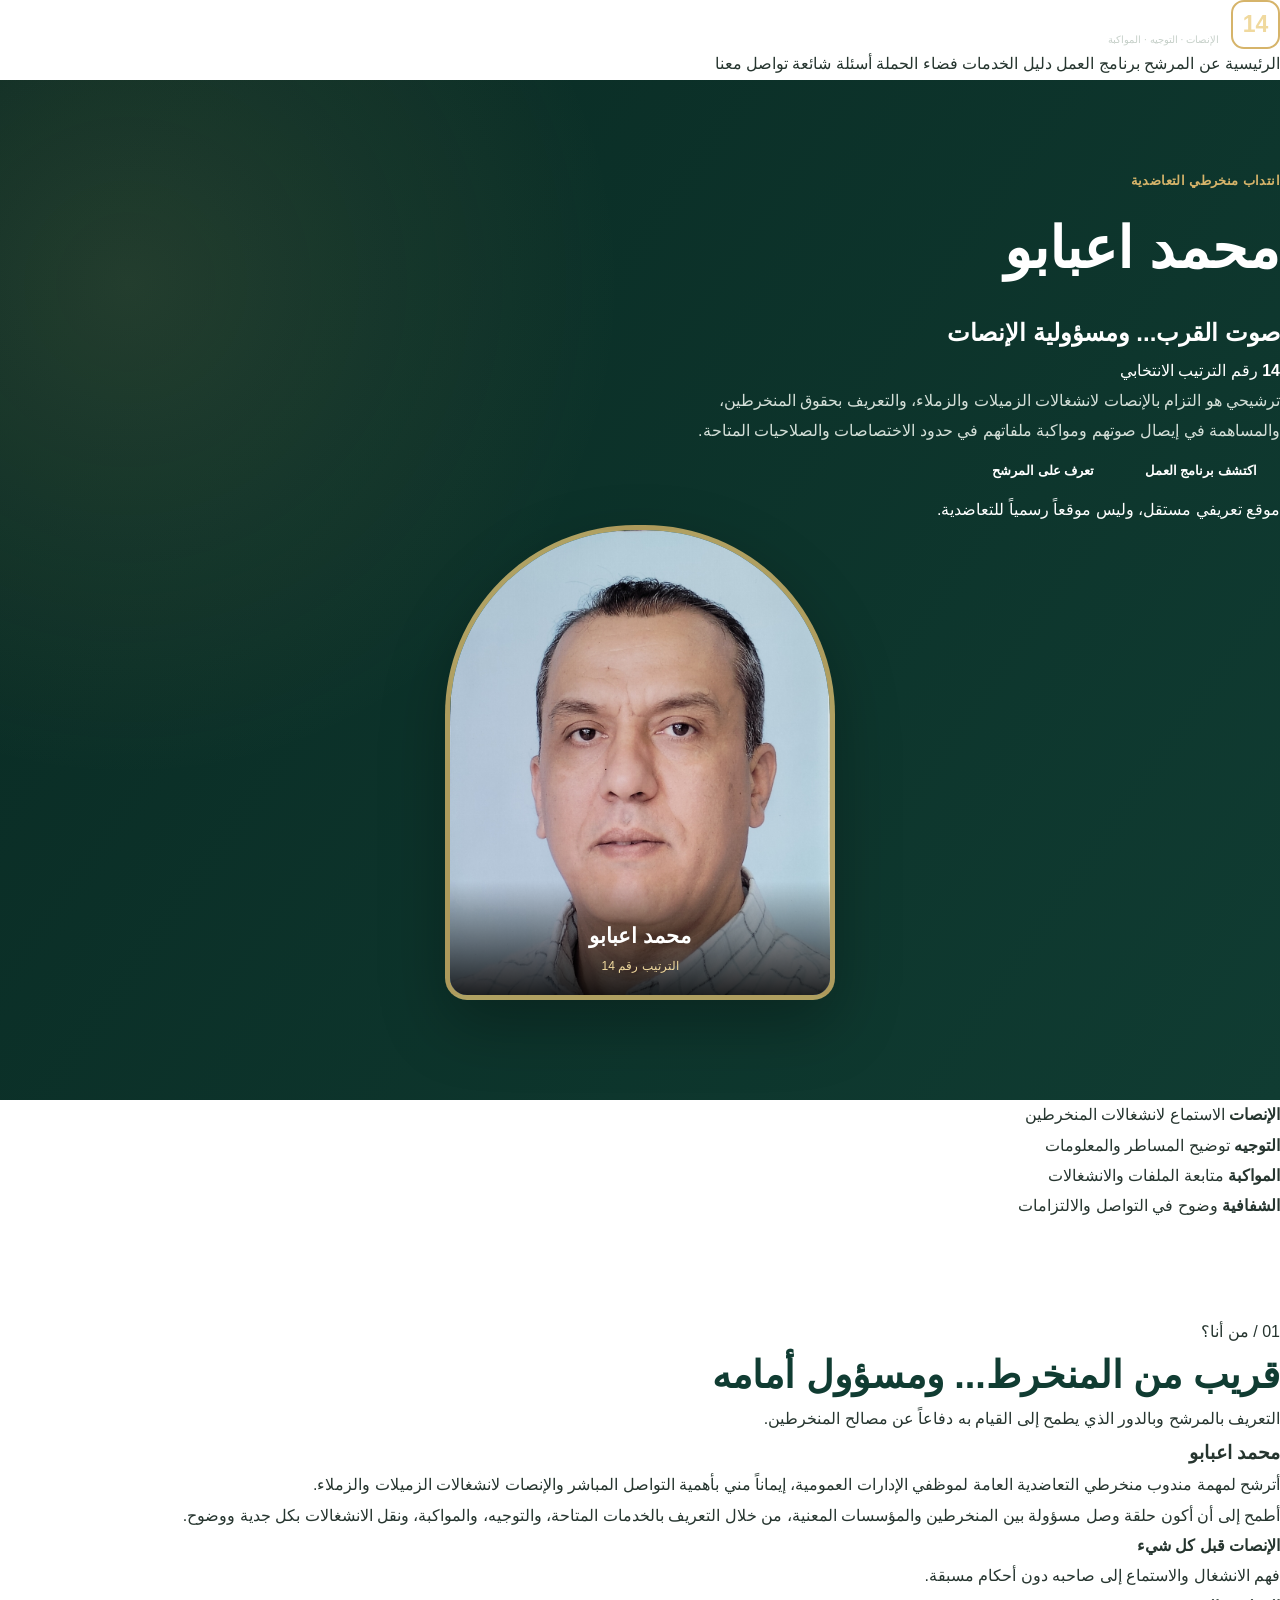
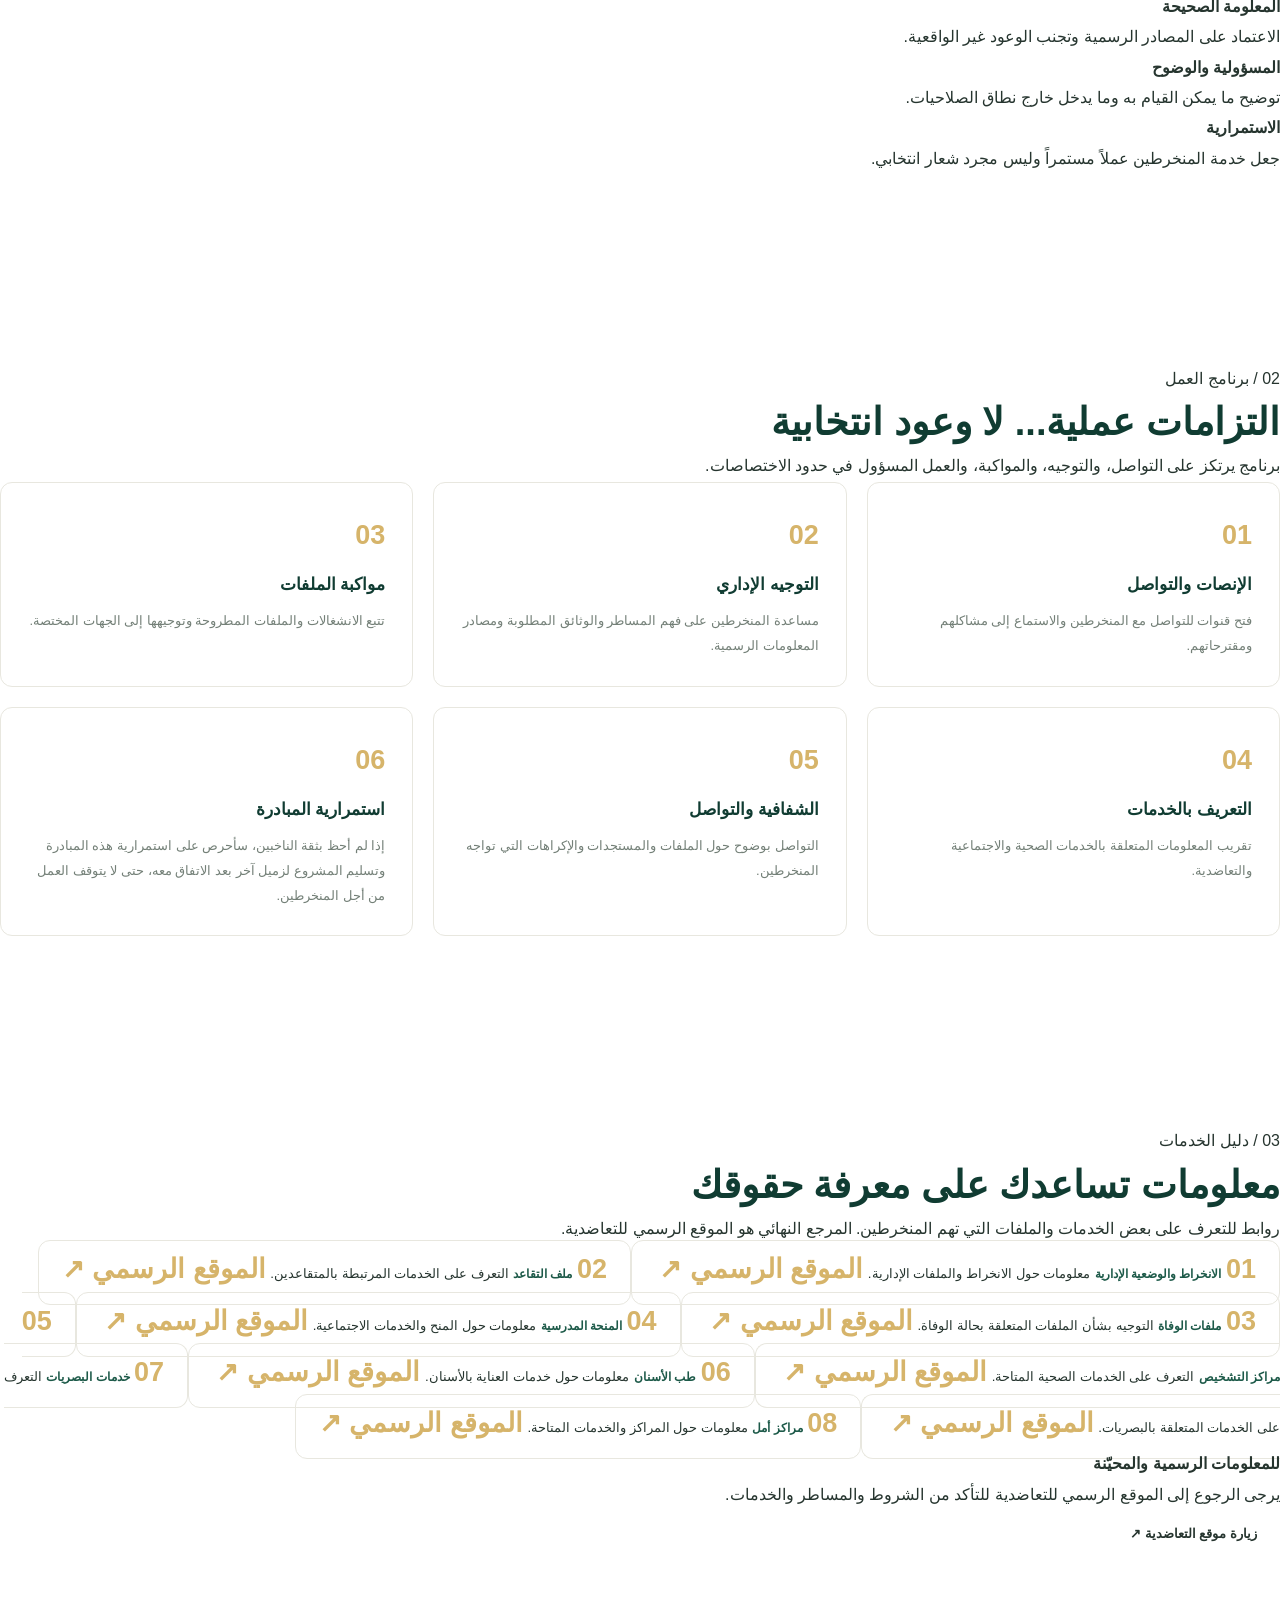
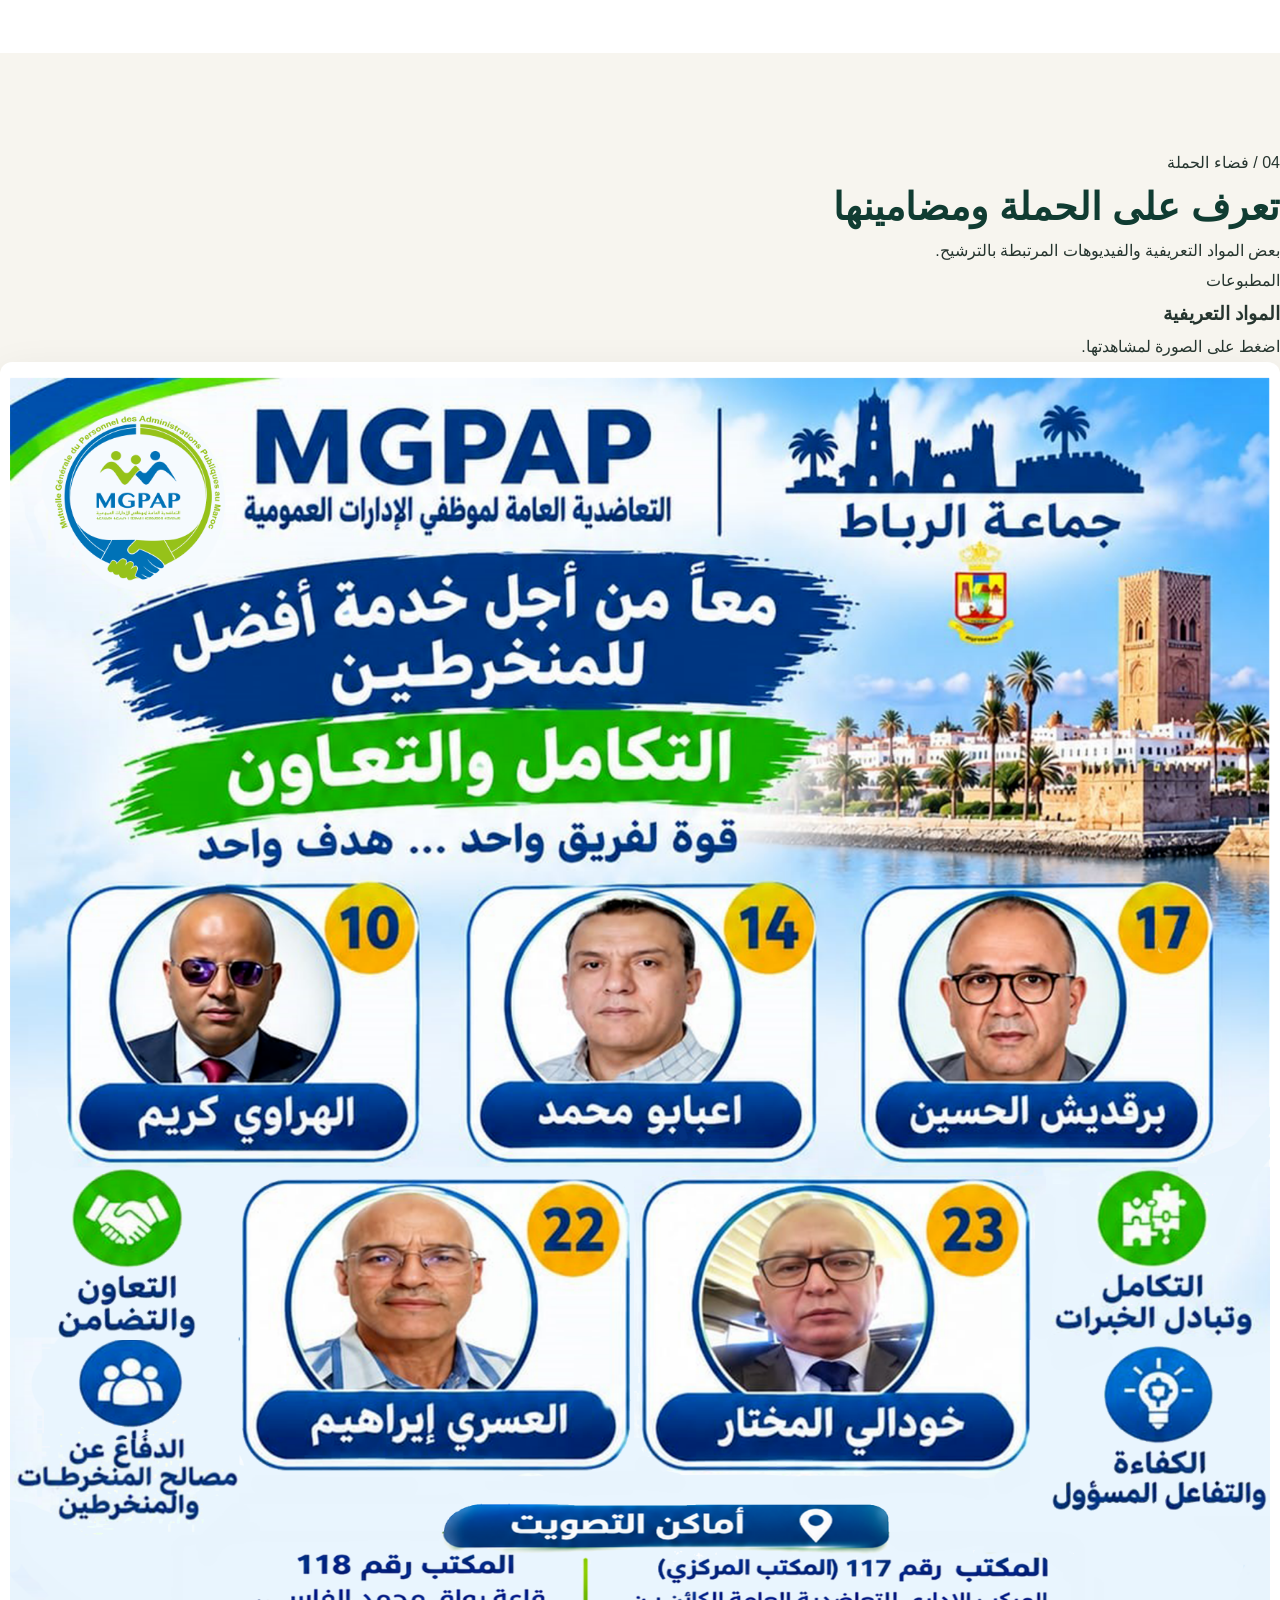
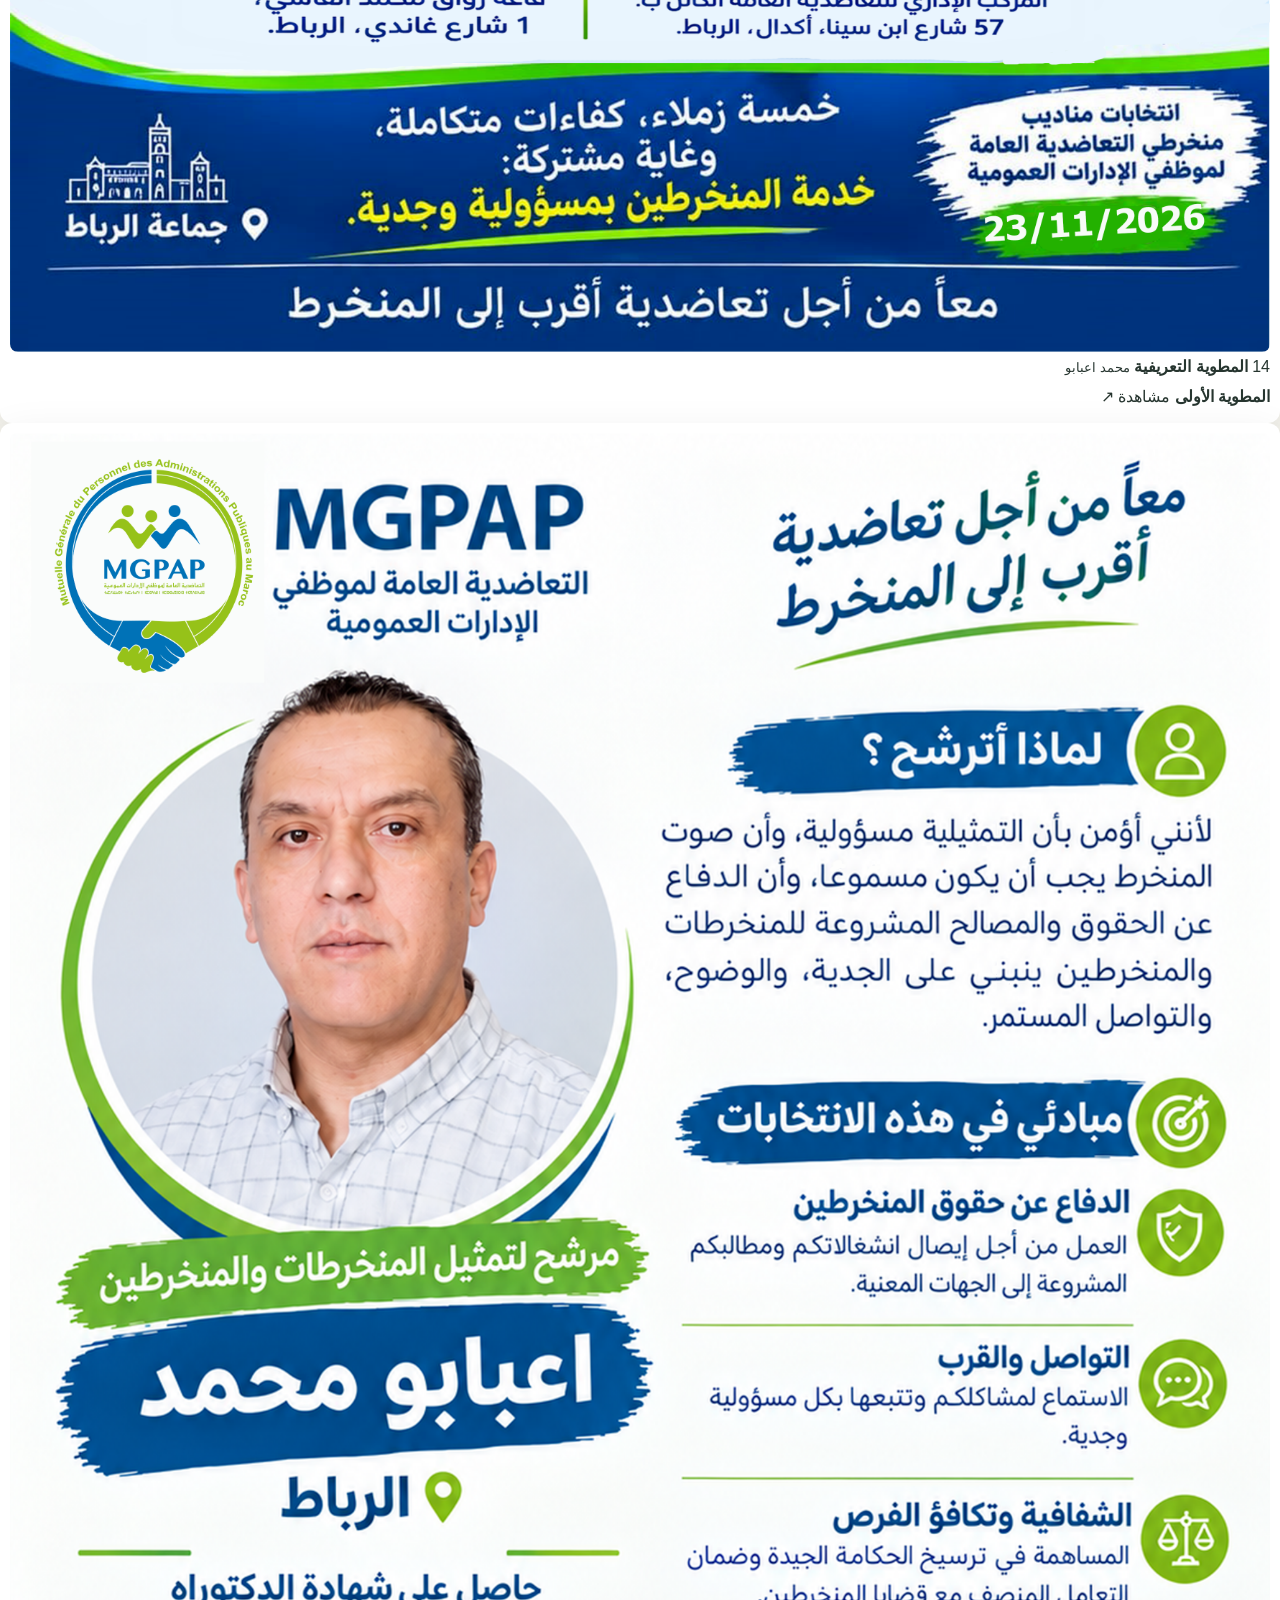
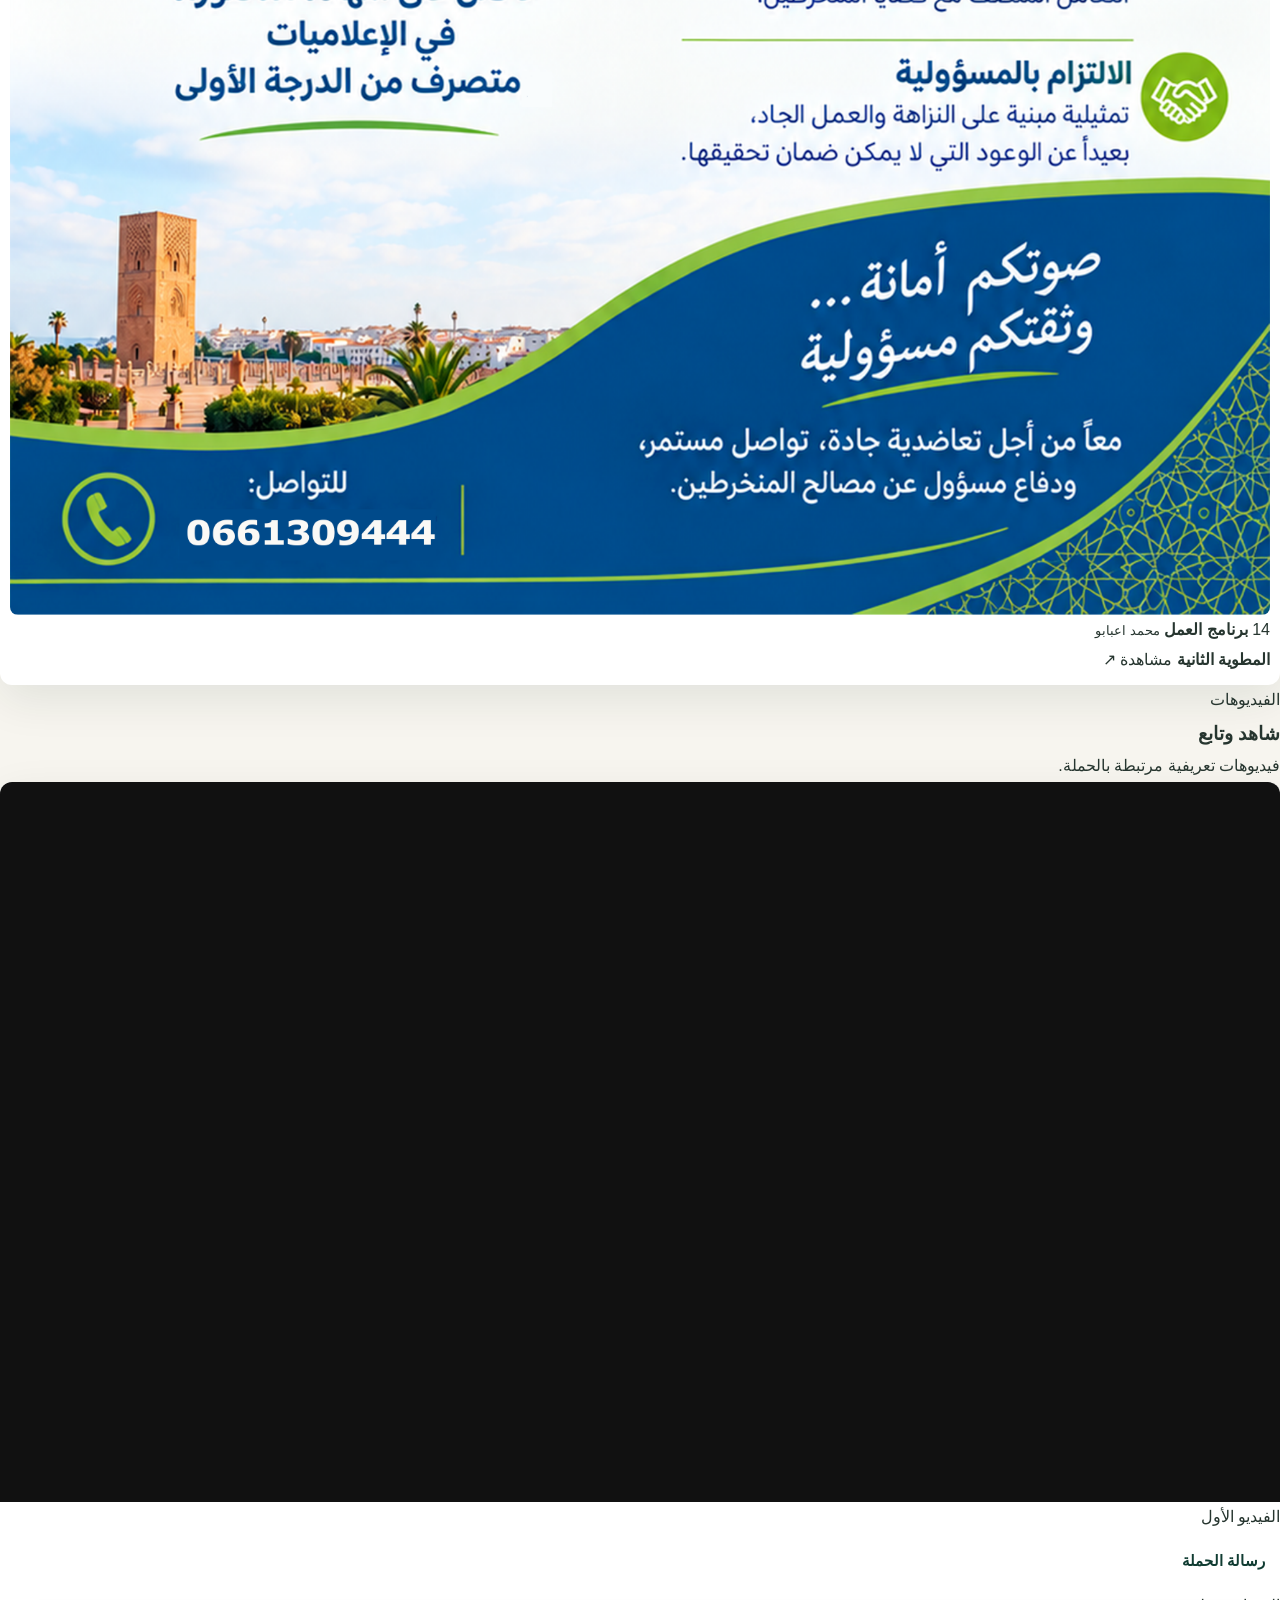
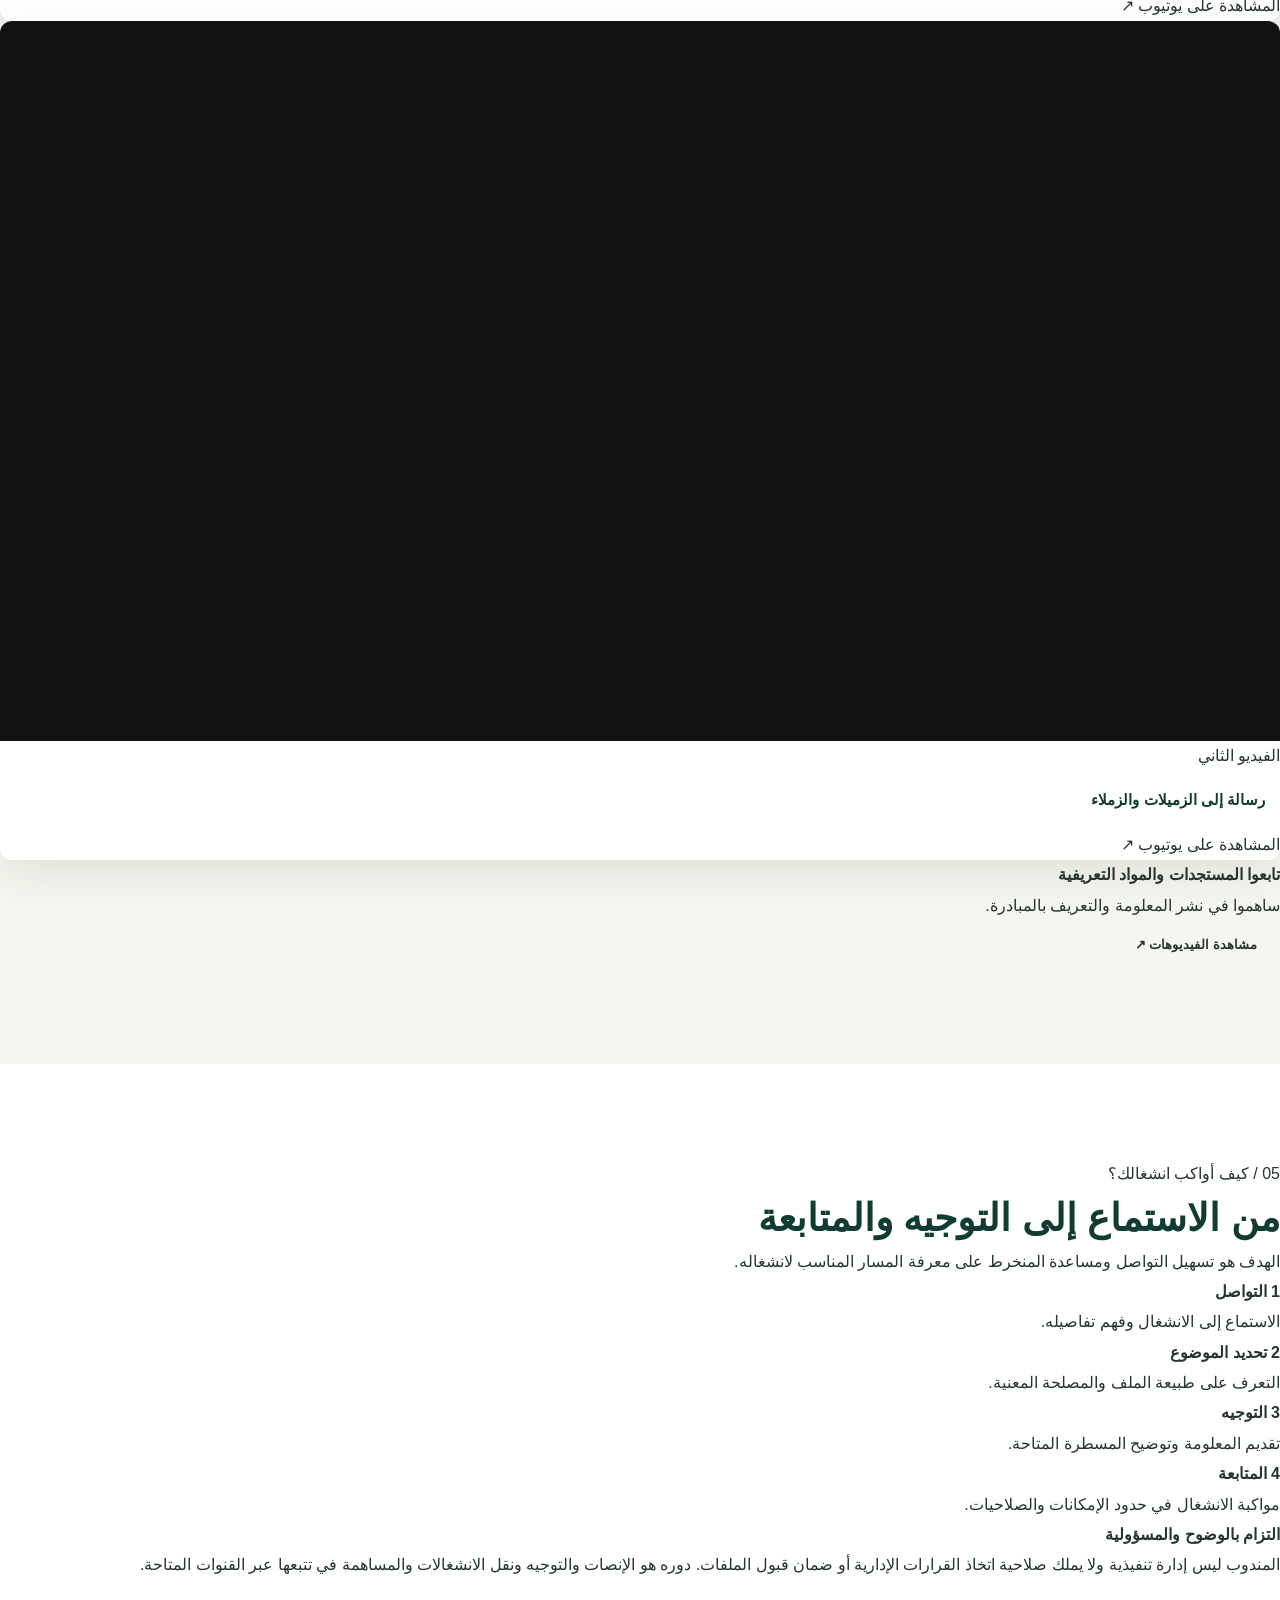
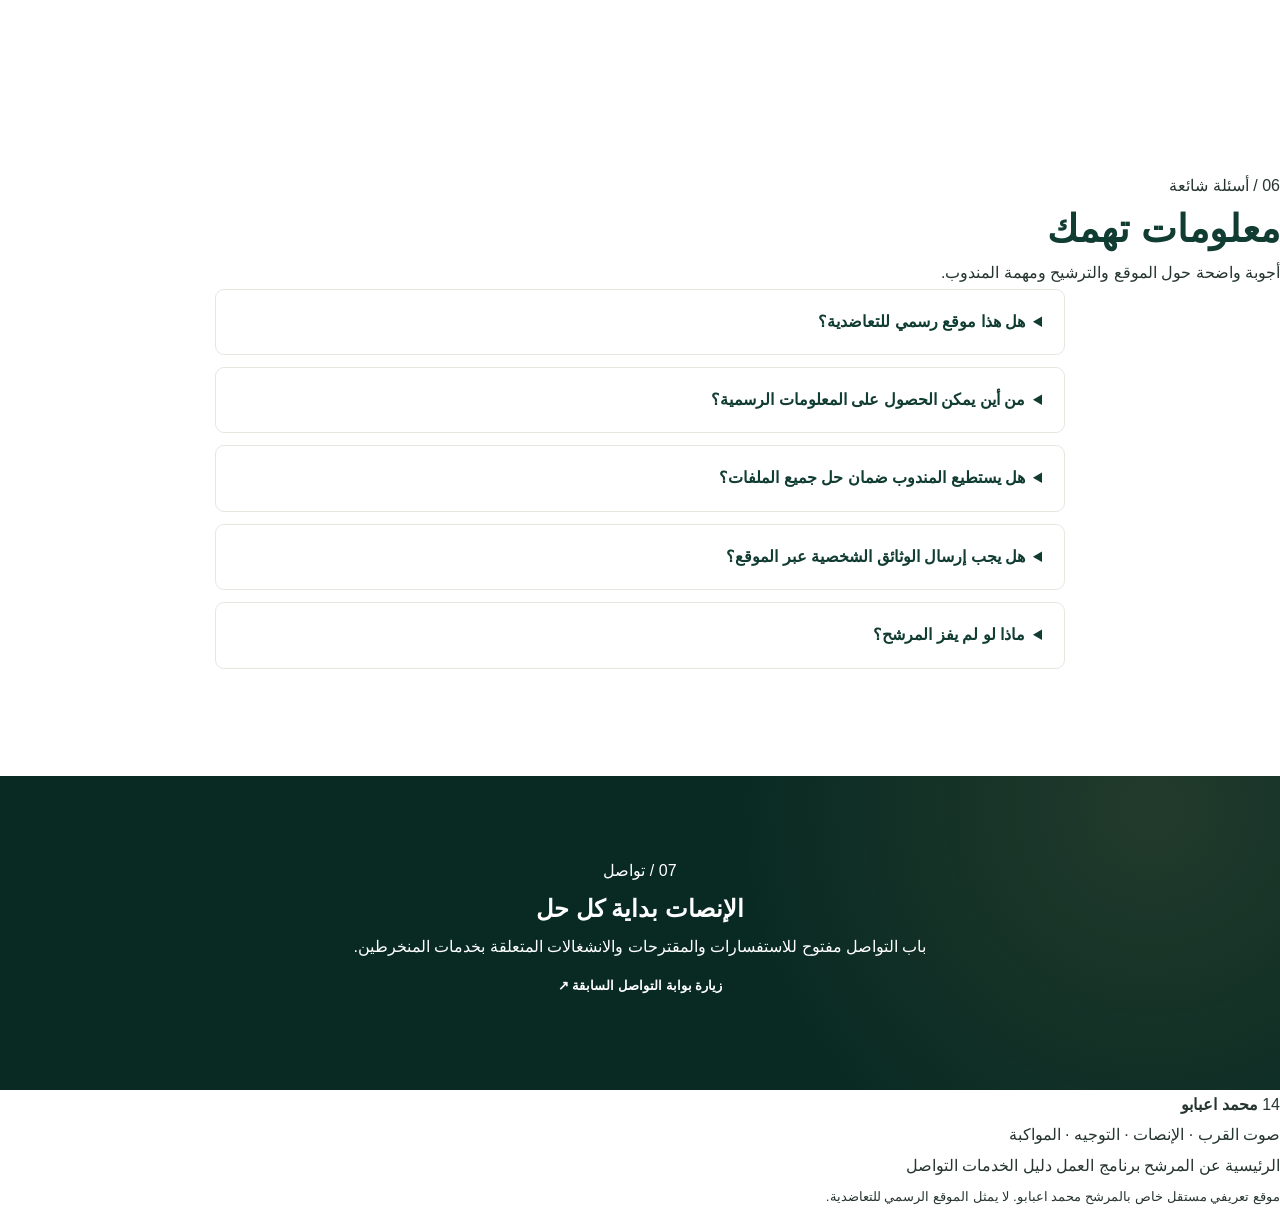
==== commit 647ad146: "Update print statement from 'Hello' to 'Goodbye'" ====
--- a/index.html
+++ b/index.html
@@ -3,384 +3,691 @@
 <html lang="ar" dir="rtl">
 <head>
   <meta charset="UTF-8">
-  <meta name="viewport" content="width=device-width, initial-scale=1.0">
-  <meta name="theme-color" content="#103c32">
-  <meta name="description" content="محمد اعبابو، المرشح رقم 14 لانتداب منخرطي التعاضدية العامة لموظفي الإدارات العمومية. الإنصات والتوجيه والمواكبة والشفافية.">
-  <title>محمد اعبابو | المرشح رقم 14</title>
-  <link rel="stylesheet" href="style.css">
+  <meta name="viewport" content="width=device-width, initial-scale=1">
+  <meta name="theme-color" content="#09271f">
+
+  <meta name="description" content="محمد اعبابو، المرشح رقم 14 لمهمة مندوب منخرطي التعاضدية العامة لموظفي الإدارات العمومية.">
+
+  <title>محمد اعبابو | المرشح رقم 14 - صوت القرب</title>
+
   <link rel="preconnect" href="https://fonts.googleapis.com">
   <link rel="preconnect" href="https://fonts.gstatic.com" crossorigin>
-  <link href="https://fonts.googleapis.com/css2?family=Cairo:wght@400;500;600;700;800;900&display=swap" rel="stylesheet">
+  <link href="https://fonts.googleapis.com/css2?family=Amiri:wght@400;700&family=IBM+Plex+Sans+Arabic:wght@400;500;600;700&display=swap" rel="stylesheet">
+
+  <link rel="stylesheet" href="style.css">
 </head>
 
 <body>
 
-<header class="site-header">
-  <div class="container nav-container">
+  <!-- HEADER -->
+  <header class="header">
     <a href="#home" class="brand">
       <span class="brand-number">14</span>
-      <span>
-        <strong>محمد اعبابو</strong>
-        <small>صوت المنخرط ومسؤولية التمثيل</small>
+      <span class="brand-text">
+        <b>صوت القرب</b>
+        <small>الإنصات · التوجيه · المواكبة</small>
       </span>
     </a>
 
-    <button class="menu-toggle" id="menu-toggle" aria-label="فتح القائمة">
-      <span></span><span></span><span></span>
+    <button class="menu-toggle"
+            aria-label="فتح القائمة"
+            aria-expanded="false"
+            aria-controls="main-nav">
+      ☰
     </button>
 
-    <nav class="main-nav" id="main-nav">
+    <nav id="main-nav">
       <a href="#home">الرئيسية</a>
-      <a href="#about">من أنا؟</a>
+      <a href="#about">عن المرشح</a>
       <a href="#program">برنامج العمل</a>
       <a href="#services">دليل الخدمات</a>
       <a href="#campaign">فضاء الحملة</a>
+      <a href="#faq">أسئلة شائعة</a>
       <a href="#contact" class="nav-contact">تواصل معنا</a>
     </nav>
-  </div>
-</header>
-
-<main>
-
-<section class="hero" id="home">
-  <div class="container hero-grid">
-
-    <div class="hero-content">
-      <span class="eyebrow">انتداب ممثلي المنخرطين</span>
-
-      <h1>
-        صوتك أمانة،
-        <span>والتمثيل مسؤولية</span>
-      </h1>
-
-      <p class="hero-description">
-        ترشيحي هو التزام بالإنصات لانشغالات المنخرطين،
-        والعمل على إيصال صوتهم، وتسهيل وصولهم إلى المعلومة
-        والخدمات المتاحة.
+  </header>
+
+
+  <!-- HERO -->
+  <main>
+
+    <section class="hero" id="home">
+
+      <div class="hero-content">
+        <span class="eyebrow">انتداب منخرطي التعاضدية</span>
+
+        <h1>محمد اعبابو</h1>
+
+        <h2>صوت القرب... ومسؤولية الإنصات</h2>
+
+        <div class="candidate-number">
+          <strong>14</strong>
+          <span>رقم الترتيب الانتخابي</span>
+        </div>
+
+        <p class="hero-description">
+          ترشيحي هو التزام بالإنصات لانشغالات الزميلات والزملاء،
+          والتعريف بحقوق المنخرطين، والمساهمة في إيصال صوتهم
+          ومواكبة ملفاتهم في حدود الاختصاصات والصلاحيات المتاحة.
+        </p>
+
+        <div class="hero-buttons">
+          <a href="#program" class="btn gold-button">اكتشف برنامج العمل</a>
+          <a href="#about" class="btn outline-button">تعرف على المرشح</a>
+        </div>
+
+        <p class="hero-note">
+          موقع تعريفي مستقل، وليس موقعاً رسمياً للتعاضدية.
+        </p>
+      </div>
+
+
+      <!-- صورة المرشح -->
+      <div class="hero-photo">
+        <div class="photo-frame">
+
+          <img
+            src="assets/candidate.jpg"
+            alt="صورة محمد اعبابو"
+            onerror="this.hidden=true; document.getElementById('candidate-placeholder').hidden=false;"
+          >
+
+          <div class="photo-placeholder" id="candidate-placeholder" hidden>
+            <span>م ا</span>
+            <b>محمد اعبابو</b>
+            <small>المرشح رقم 14</small>
+          </div>
+
+          <div class="photo-label">
+            <b>محمد اعبابو</b>
+            <span>الترتيب رقم 14</span>
+          </div>
+
+        </div>
+      </div>
+
+    </section>
+
+
+    <!-- VALUES -->
+    <section class="values">
+      <div>
+        <b>الإنصات</b>
+        <span>الاستماع لانشغالات المنخرطين</span>
+      </div>
+
+      <div>
+        <b>التوجيه</b>
+        <span>توضيح المساطر والمعلومات</span>
+      </div>
+
+      <div>
+        <b>المواكبة</b>
+        <span>متابعة الملفات والانشغالات</span>
+      </div>
+
+      <div>
+        <b>الشفافية</b>
+        <span>وضوح في التواصل والالتزامات</span>
+      </div>
+    </section>
+
+
+    <!-- ABOUT -->
+    <section class="section" id="about">
+
+      <div class="section-heading">
+        <span>01 / من أنا؟</span>
+        <h2>قريب من المنخرط... ومسؤول أمامه</h2>
+        <p>
+          التعريف بالمرشح وبالدور الذي يطمح إلى القيام به
+          دفاعاً عن مصالح المنخرطين.
+        </p>
+      </div>
+
+      <div class="about-box">
+
+        <div class="about-main">
+          <h3>محمد اعبابو</h3>
+
+          <p>
+            أترشح لمهمة مندوب منخرطي التعاضدية العامة لموظفي
+            الإدارات العمومية، إيماناً مني بأهمية التواصل
+            المباشر والإنصات لانشغالات الزميلات والزملاء.
+          </p>
+
+          <p>
+            أطمح إلى أن أكون حلقة وصل مسؤولة بين المنخرطين
+            والمؤسسات المعنية، من خلال التعريف بالخدمات
+            المتاحة، والتوجيه، والمواكبة، ونقل الانشغالات
+            بكل جدية ووضوح.
+          </p>
+        </div>
+
+        <div class="about-points">
+
+          <article>
+            <b>الإنصات قبل كل شيء</b>
+            <p>فهم الانشغال والاستماع إلى صاحبه دون أحكام مسبقة.</p>
+          </article>
+
+          <article>
+            <b>المعلومة الصحيحة</b>
+            <p>الاعتماد على المصادر الرسمية وتجنب الوعود غير الواقعية.</p>
+          </article>
+
+          <article>
+            <b>المسؤولية والوضوح</b>
+            <p>توضيح ما يمكن القيام به وما يدخل خارج نطاق الصلاحيات.</p>
+          </article>
+
+          <article>
+            <b>الاستمرارية</b>
+            <p>جعل خدمة المنخرطين عملاً مستمراً وليس مجرد شعار انتخابي.</p>
+          </article>
+
+        </div>
+      </div>
+    </section>
+
+
+    <!-- PROGRAM -->
+    <section class="section dark-section" id="program">
+
+      <div class="section-heading">
+        <span>02 / برنامج العمل</span>
+        <h2>التزامات عملية... لا وعود انتخابية</h2>
+        <p>
+          برنامج يرتكز على التواصل، والتوجيه، والمواكبة،
+          والعمل المسؤول في حدود الاختصاصات.
+        </p>
+      </div>
+
+      <div class="program-grid">
+
+        <article class="program-card">
+          <span>01</span>
+          <h3>الإنصات والتواصل</h3>
+          <p>
+            فتح قنوات للتواصل مع المنخرطين والاستماع
+            إلى مشاكلهم ومقترحاتهم.
+          </p>
+        </article>
+
+        <article class="program-card">
+          <span>02</span>
+          <h3>التوجيه الإداري</h3>
+          <p>
+            مساعدة المنخرطين على فهم المساطر والوثائق
+            المطلوبة ومصادر المعلومات الرسمية.
+          </p>
+        </article>
+
+        <article class="program-card">
+          <span>03</span>
+          <h3>مواكبة الملفات</h3>
+          <p>
+            تتبع الانشغالات والملفات المطروحة وتوجيهها
+            إلى الجهات المختصة.
+          </p>
+        </article>
+
+        <article class="program-card">
+          <span>04</span>
+          <h3>التعريف بالخدمات</h3>
+          <p>
+            تقريب المعلومات المتعلقة بالخدمات الصحية
+            والاجتماعية والتعاضدية.
+          </p>
+        </article>
+
+        <article class="program-card">
+          <span>05</span>
+          <h3>الشفافية والتواصل</h3>
+          <p>
+            التواصل بوضوح حول الملفات والمستجدات
+            والإكراهات التي تواجه المنخرطين.
+          </p>
+        </article>
+
+        <article class="program-card">
+          <span>06</span>
+          <h3>استمرارية المبادرة</h3>
+          <p>
+            إذا لم أحظ بثقة الناخبين، سأحرص على استمرارية
+            هذه المبادرة وتسليم المشروع لزميل آخر بعد
+            الاتفاق معه، حتى لا يتوقف العمل من أجل المنخرطين.
+          </p>
+        </article>
+
+      </div>
+    </section>
+
+
+    <!-- SERVICES -->
+    <section class="section" id="services">
+
+      <div class="section-heading">
+        <span>03 / دليل الخدمات</span>
+        <h2>معلومات تساعدك على معرفة حقوقك</h2>
+        <p>
+          روابط للتعرف على بعض الخدمات والملفات التي تهم المنخرطين.
+          المرجع النهائي هو الموقع الرسمي للتعاضدية.
+        </p>
+      </div>
+
+      <div class="service-grid">
+
+        <a class="service-card"
+           href="https://www.mgpap.org.ma/index.php/fr/"
+           target="_blank" rel="noopener">
+          <span class="service-icon">01</span>
+          <b>الانخراط والوضعية الإدارية</b>
+          <small>معلومات حول الانخراط والملفات الإدارية.</small>
+          <span class="service-arrow">الموقع الرسمي ↗</span>
+        </a>
+
+        <a class="service-card"
+           href="https://www.mgpap.org.ma/index.php/fr/"
+           target="_blank" rel="noopener">
+          <span class="service-icon">02</span>
+          <b>ملف التقاعد</b>
+          <small>التعرف على الخدمات المرتبطة بالمتقاعدين.</small>
+          <span class="service-arrow">الموقع الرسمي ↗</span>
+        </a>
+
+        <a class="service-card"
+           href="https://www.mgpap.org.ma/index.php/fr/"
+           target="_blank" rel="noopener">
+          <span class="service-icon">03</span>
+          <b>ملفات الوفاة</b>
+          <small>التوجيه بشأن الملفات المتعلقة بحالة الوفاة.</small>
+          <span class="service-arrow">الموقع الرسمي ↗</span>
+        </a>
+
+        <a class="service-card"
+           href="https://www.mgpap.org.ma/index.php/fr/"
+           target="_blank" rel="noopener">
+          <span class="service-icon">04</span>
+          <b>المنحة المدرسية</b>
+          <small>معلومات حول المنح والخدمات الاجتماعية.</small>
+          <span class="service-arrow">الموقع الرسمي ↗</span>
+        </a>
+
+        <a class="service-card"
+           href="https://www.mgpap.org.ma/index.php/fr/"
+           target="_blank" rel="noopener">
+          <span class="service-icon">05</span>
+          <b>مراكز التشخيص</b>
+          <small>التعرف على الخدمات الصحية المتاحة.</small>
+          <span class="service-arrow">الموقع الرسمي ↗</span>
+        </a>
+
+        <a class="service-card"
+           href="https://www.mgpap.org.ma/index.php/fr/"
+           target="_blank" rel="noopener">
+          <span class="service-icon">06</span>
+          <b>طب الأسنان</b>
+          <small>معلومات حول خدمات العناية بالأسنان.</small>
+          <span class="service-arrow">الموقع الرسمي ↗</span>
+        </a>
+
+        <a class="service-card"
+           href="https://www.mgpap.org.ma/index.php/fr/"
+           target="_blank" rel="noopener">
+          <span class="service-icon">07</span>
+          <b>خدمات البصريات</b>
+          <small>التعرف على الخدمات المتعلقة بالبصريات.</small>
+          <span class="service-arrow">الموقع الرسمي ↗</span>
+        </a>
+
+        <a class="service-card"
+           href="https://www.mgpap.org.ma/index.php/fr/"
+           target="_blank" rel="noopener">
+          <span class="service-icon">08</span>
+          <b>مراكز أمل</b>
+          <small>معلومات حول المراكز والخدمات المتاحة.</small>
+          <span class="service-arrow">الموقع الرسمي ↗</span>
+        </a>
+
+      </div>
+
+      <div class="official-box">
+        <div>
+          <b>للمعلومات الرسمية والمحيّنة</b>
+          <p>
+            يرجى الرجوع إلى الموقع الرسمي للتعاضدية
+            للتأكد من الشروط والمساطر والخدمات.
+          </p>
+        </div>
+
+        <a href="https://www.mgpap.org.ma/index.php/fr/"
+           target="_blank" rel="noopener"
+           class="btn gold-button">
+          زيارة موقع التعاضدية ↗
+        </a>
+      </div>
+
+    </section>
+
+
+    <!-- CAMPAIGN -->
+    <section class="section campaign-section" id="campaign">
+
+      <div class="section-heading">
+        <span>04 / فضاء الحملة</span>
+        <h2>تعرف على الحملة ومضامينها</h2>
+        <p>
+          بعض المواد التعريفية والفيديوهات المرتبطة بالترشيح.
+        </p>
+      </div>
+
+
+      <!-- FLYERS -->
+      <div class="media-heading">
+        <div>
+          <span>المطبوعات</span>
+          <h3>المواد التعريفية</h3>
+        </div>
+        <p>اضغط على الصورة لمشاهدتها.</p>
+      </div>
+
+      <div class="flyer-grid">
+
+        <article class="flyer-card">
+          <a href="assets/flayer1.jpg"
+             target="_blank"
+             class="flyer-link">
+
+            <img
+              src="assets/flayer1.jpg"
+              alt="المطوية التعريفية الأولى"
+              onerror="this.style.display='none';this.nextElementSibling.style.display='flex';"
+            >
+
+            <div class="flyer-placeholder">
+              <span>14</span>
+              <b>المطوية التعريفية</b>
+              <small>محمد اعبابو</small>
+            </div>
+          </a>
+
+          <div class="flyer-info">
+            <b>المطوية الأولى</b>
+            <a href="assets/flayer1.jpg" target="_blank">مشاهدة ↗</a>
+          </div>
+        </article>
+
+
+        <article class="flyer-card">
+          <a href="assets/flayer2.jpg"
+             target="_blank"
+             class="flyer-link">
+
+            <img
+              src="assets/flayer2.jpg"
+              alt="المطوية التعريفية الثانية"
+              onerror="this.style.display='none';this.nextElementSibling.style.display='flex';"
+            >
+
+            <div class="flyer-placeholder second">
+              <span>14</span>
+              <b>برنامج العمل</b>
+              <small>محمد اعبابو</small>
+            </div>
+          </a>
+
+          <div class="flyer-info">
+            <b>المطوية الثانية</b>
+            <a href="assets/flayer2.jpg" target="_blank">مشاهدة ↗</a>
+          </div>
+        </article>
+
+      </div>
+
+
+      <!-- VIDEOS -->
+      <div class="media-heading video-heading">
+        <div>
+          <span>الفيديوهات</span>
+          <h3>شاهد وتابع</h3>
+        </div>
+        <p>فيديوهات تعريفية مرتبطة بالحملة.</p>
+      </div>
+
+      <div class="video-grid">
+
+        <article class="video-card">
+
+          <div class="video-frame short-video">
+            <iframe
+              src="https://www.youtube.com/embed/PltwsJNZ58U"
+              title="فيديو الحملة الانتخابية"
+              loading="lazy"
+              allow="accelerometer; autoplay; clipboard-write; encrypted-media; gyroscope; picture-in-picture; web-share"
+              allowfullscreen>
+            </iframe>
+          </div>
+
+          <div class="video-info">
+            <span>الفيديو الأول</span>
+            <h3>رسالة الحملة</h3>
+            <a href="https://youtube.com/shorts/PltwsJNZ58U"
+               target="_blank" rel="noopener">
+              المشاهدة على يوتيوب ↗
+            </a>
+          </div>
+
+        </article>
+
+
+        <article class="video-card">
+
+          <div class="video-frame">
+            <iframe
+              src="https://www.youtube.com/embed/4A7sWfkvDpc"
+              title="فيديو تعريفي بالترشيح"
+              loading="lazy"
+              allow="accelerometer; autoplay; clipboard-write; encrypted-media; gyroscope; picture-in-picture; web-share"
+              allowfullscreen>
+            </iframe>
+          </div>
+
+          <div class="video-info">
+            <span>الفيديو الثاني</span>
+            <h3>رسالة إلى الزميلات والزملاء</h3>
+            <a href="https://youtu.be/4A7sWfkvDpc"
+               target="_blank" rel="noopener">
+              المشاهدة على يوتيوب ↗
+            </a>
+          </div>
+
+        </article>
+
+      </div>
+
+
+      <div class="youtube-banner">
+        <div>
+          <b>تابعوا المستجدات والمواد التعريفية</b>
+          <p>ساهموا في نشر المعلومة والتعريف بالمبادرة.</p>
+        </div>
+
+        <a href="https://youtube.com/shorts/PltwsJNZ58U"
+           target="_blank" rel="noopener"
+           class="btn gold-button">
+          مشاهدة الفيديوهات ↗
+        </a>
+      </div>
+
+    </section>
+
+
+    <!-- FOLLOW UP -->
+    <section class="section dark-section" id="follow-up">
+
+      <div class="section-heading">
+        <span>05 / كيف أواكب انشغالك؟</span>
+        <h2>من الاستماع إلى التوجيه والمتابعة</h2>
+        <p>
+          الهدف هو تسهيل التواصل ومساعدة المنخرط على معرفة
+          المسار المناسب لانشغاله.
+        </p>
+      </div>
+
+      <div class="steps-grid">
+
+        <article>
+          <strong>1</strong>
+          <b>التواصل</b>
+          <p>الاستماع إلى الانشغال وفهم تفاصيله.</p>
+        </article>
+
+        <article>
+          <strong>2</strong>
+          <b>تحديد الموضوع</b>
+          <p>التعرف على طبيعة الملف والمصلحة المعنية.</p>
+        </article>
+
+        <article>
+          <strong>3</strong>
+          <b>التوجيه</b>
+          <p>تقديم المعلومة وتوضيح المسطرة المتاحة.</p>
+        </article>
+
+        <article>
+          <strong>4</strong>
+          <b>المتابعة</b>
+          <p>مواكبة الانشغال في حدود الإمكانات والصلاحيات.</p>
+        </article>
+
+      </div>
+
+      <div class="warning-box">
+        <b>التزام بالوضوح والمسؤولية</b>
+        <p>
+          المندوب ليس إدارة تنفيذية ولا يملك صلاحية اتخاذ
+          القرارات الإدارية أو ضمان قبول الملفات. دوره هو
+          الإنصات والتوجيه ونقل الانشغالات والمساهمة في
+          تتبعها عبر القنوات المتاحة.
+        </p>
+      </div>
+
+    </section>
+
+
+    <!-- FAQ -->
+    <section class="section" id="faq">
+
+      <div class="section-heading">
+        <span>06 / أسئلة شائعة</span>
+        <h2>معلومات تهمك</h2>
+        <p>أجوبة واضحة حول الموقع والترشيح ومهمة المندوب.</p>
+      </div>
+
+      <div class="faq-list">
+
+        <details>
+          <summary>هل هذا موقع رسمي للتعاضدية؟</summary>
+          <p>
+            لا، هذا موقع تعريفي مستقل خاص بالمرشح محمد اعبابو،
+            ولا يمثل الموقع الرسمي للتعاضدية.
+          </p>
+        </details>
+
+        <details>
+          <summary>من أين يمكن الحصول على المعلومات الرسمية؟</summary>
+          <p>
+            المرجع الرسمي للمعلومات والخدمات هو موقع
+            التعاضدية العامة لموظفي الإدارات العمومية.
+          </p>
+        </details>
+
+        <details>
+          <summary>هل يستطيع المندوب ضمان حل جميع الملفات؟</summary>
+          <p>
+            لا يمكن ضمان نتيجة أي ملف، لأن القرار يرجع
+            إلى الجهات المختصة. دور المندوب هو الإنصات
+            والتوجيه والمواكبة ونقل الانشغالات.
+          </p>
+        </details>
+
+        <details>
+          <summary>هل يجب إرسال الوثائق الشخصية عبر الموقع؟</summary>
+          <p>
+            لا ترسل وثائقك الشخصية أو بياناتك الحساسة
+            عبر قنوات غير رسمية. استعمل القنوات المعتمدة
+            لدى الجهات المختصة.
+          </p>
+        </details>
+
+        <details>
+          <summary>ماذا لو لم يفز المرشح؟</summary>
+          <p>
+            الالتزام باستمرارية المبادرة قائم، مع الحرص
+            على تسليم المشروع لزميل آخر بعد الاتفاق معه،
+            حتى تستمر خدمة المنخرطين.
+          </p>
+        </details>
+
+      </div>
+
+    </section>
+
+
+    <!-- CONTACT -->
+    <section class="contact-section" id="contact">
+
+      <span>07 / تواصل</span>
+
+      <h2>الإنصات بداية كل حل</h2>
+
+      <p>
+        باب التواصل مفتوح للاستفسارات والمقترحات
+        والانشغالات المتعلقة بخدمات المنخرطين.
       </p>
 
-      <div class="candidate-name">
-        <h2>محمد اعبابو</h2>
-        <p>مرشح لانتداب منخرطي التعاضدية العامة لموظفي الإدارات العمومية</p>
-      </div>
-
-      <div class="hero-actions">
-        <a href="#program" class="btn btn-gold">اكتشف برنامج العمل</a>
-        <a href="#about" class="btn btn-outline">تعرف عليّ</a>
-      </div>
+      <a href="https://ababou.github.io/mandoub/"
+         target="_blank"
+         rel="noopener"
+         class="btn gold-button">
+        زيارة بوابة التواصل السابقة ↗
+      </a>
+
+    </section>
+
+  </main>
+
+
+  <!-- FOOTER -->
+  <footer class="footer">
+
+    <div class="footer-brand">
+      <span>14</span>
+      <b>محمد اعبابو</b>
     </div>
 
-    <div class="hero-photo">
-      <div class="photo-frame">
-
-        <img
-          src="assets/candidate.jpg"
-          alt="صورة المرشح محمد اعبابو"
-          onerror="this.hidden=true; document.getElementById('candidate-placeholder').hidden=false;"
-        >
-
-        <div class="photo-placeholder" id="candidate-placeholder" hidden>
-          <span>م ا</span>
-          <b>محمد اعبابو</b>
-          <small>المرشح رقم 14</small>
-        </div>
-
-        <div class="photo-label">
-          <b>محمد اعبابو</b>
-          <span>الترتيب رقم 14</span>
-        </div>
-
-      </div>
+    <p>
+      صوت القرب · الإنصات · التوجيه · المواكبة
+    </p>
+
+    <div class="footer-links">
+      <a href="#home">الرئيسية</a>
+      <a href="#about">عن المرشح</a>
+      <a href="#program">برنامج العمل</a>
+      <a href="#services">دليل الخدمات</a>
+      <a href="#contact">التواصل</a>
     </div>
 
-  </div>
-
-  <div class="hero-decoration"></div>
-</section>
-
-<section class="values-section">
-  <div class="container values-grid">
-    <article class="value-card">
-      <span class="value-icon">01</span>
-      <h3>الإنصات</h3>
-      <p>الاستماع لانشغالات المنخرطين وفهم انتظاراتهم.</p>
-    </article>
-
-    <article class="value-card">
-      <span class="value-icon">02</span>
-      <h3>التوجيه</h3>
-      <p>تقريب المعلومة وتوضيح المساطر والخدمات.</p>
-    </article>
-
-    <article class="value-card">
-      <span class="value-icon">03</span>
-      <h3>المواكبة</h3>
-      <p>المساعدة في تتبع الانشغالات وتوجيهها للجهات المختصة.</p>
-    </article>
-
-    <article class="value-card">
-      <span class="value-icon">04</span>
-      <h3>الشفافية</h3>
-      <p>التواصل الواضح والالتزام بالمسؤولية.</p>
-    </article>
-  </div>
-</section>
-
-<section class="section" id="about">
-  <div class="container about-grid">
-    <div class="section-heading">
-      <span class="eyebrow">من أنا؟</span>
-      <h2>التمثيل ليس امتيازاً، بل <span>مسؤولية</span></h2>
-    </div>
-
-    <div class="about-content">
-      <p>
-        أؤمن بأن التمثيل الحقيقي للمنخرطين يبدأ بالإنصات إليهم،
-        وفهم مشاكلهم، والعمل على نقل انشغالاتهم بكل جدية ومسؤولية.
-      </p>
-
-      <p>
-        أطمح إلى المساهمة في بناء علاقة تواصل فعالة بين المنخرطين
-        والمؤسسات المعنية، وتقريب المعلومة والخدمات من الجميع.
-      </p>
-
-      <p>
-        لا أقدم وعوداً خارج حدود الصلاحيات، وإنما ألتزم بالعمل
-        والتواصل والوضوح في كل ما يمكن القيام به.
-      </p>
-    </div>
-  </div>
-</section>
-
-<section class="section program-section" id="program">
-  <div class="container">
-    <div class="section-title">
-      <span class="eyebrow">رؤيتي للعمل</span>
-      <h2>برنامج عمل مبني على <span>الإنصات والثقة</span></h2>
-      <p>مبادئ عملية تجعل انشغالات المنخرط في صلب الاهتمام.</p>
-    </div>
-
-    <div class="program-grid">
-
-      <article class="program-card">
-        <span>01</span>
-        <h3>الإنصات لانشغالاتكم</h3>
-        <p>فتح قنوات للتواصل والاستماع إلى المشاكل والاقتراحات.</p>
-      </article>
-
-      <article class="program-card">
-        <span>02</span>
-        <h3>دليل الخدمات</h3>
-        <p>تسهيل الوصول إلى المعلومات المتعلقة بالخدمات والملفات.</p>
-      </article>
-
-      <article class="program-card">
-        <span>03</span>
-        <h3>التوجيه والمواكبة</h3>
-        <p>توجيه المنخرط نحو المصالح المختصة ومساعدته على فهم المساطر.</p>
-      </article>
-
-      <article class="program-card">
-        <span>04</span>
-        <h3>نقل الانشغالات</h3>
-        <p>إيصال القضايا المشتركة للمنخرطين إلى الجهات المعنية.</p>
-      </article>
-
-      <article class="program-card">
-        <span>05</span>
-        <h3>التواصل والإخبار</h3>
-        <p>تقريب المستجدات والمعلومات من المنخرطين بشكل واضح.</p>
-      </article>
-
-      <article class="program-card">
-        <span>06</span>
-        <h3>الاستمرارية والشفافية</h3>
-        <p>العمل بروح المسؤولية وتقديم توضيحات حول ما تحقق وما تعذر.</p>
-      </article>
-
-    </div>
-  </div>
-</section>
-
-<section class="section services-section" id="services">
-  <div class="container">
-    <div class="section-title">
-      <span class="eyebrow">معلومة في متناولك</span>
-      <h2>دليل خدمات <span>التعاضدية</span></h2>
-      <p>روابط تساعدك على الوصول إلى المعلومات والخدمات الرسمية.</p>
-    </div>
-
-    <div class="services-grid">
-
-      <a class="service-card" href="https://www.mgpap.org.ma/index.php/fr/" target="_blank" rel="noopener">
-        <span>01</span>
-        <h3>الموقع الرسمي</h3>
-        <p>الولوج إلى البوابة الرسمية للتعاضدية.</p>
-        <b>زيارة الموقع ←</b>
-      </a>
-
-      <a class="service-card" href="https://www.mgpap.org.ma/index.php/fr/" target="_blank" rel="noopener">
-        <span>02</span>
-        <h3>الخدمات والتغطية</h3>
-        <p>الاطلاع على المعلومات المتعلقة بالخدمات والتغطية الصحية.</p>
-        <b>المزيد من المعلومات ←</b>
-      </a>
-
-      <a class="service-card" href="https://www.mgpap.org.ma/index.php/fr/" target="_blank" rel="noopener">
-        <span>03</span>
-        <h3>الوثائق والمساطر</h3>
-        <p>الرجوع إلى المصادر الرسمية لمعرفة الوثائق والإجراءات.</p>
-        <b>اكتشف المزيد ←</b>
-      </a>
-
-      <a class="service-card" href="https://www.mgpap.org.ma/index.php/fr/" target="_blank" rel="noopener">
-        <span>04</span>
-        <h3>المستجدات</h3>
-        <p>متابعة الأخبار والإعلانات الصادرة عن التعاضدية.</p>
-        <b>تابع المستجدات ←</b>
-      </a>
-
-    </div>
-
-    <p class="official-note">
-      هذه الصفحة تعريفية ومستقلة، ولا تمثل الموقع الرسمي للتعاضدية.
-      المرجع المعتمد للمعلومات هو الموقع الرسمي والجهات المختصة.
-    </p>
-  </div>
-</section>
-
-<section class="section campaign-section" id="campaign">
-  <div class="container">
-
-    <div class="section-title">
-      <span class="eyebrow">فضاء الحملة</span>
-      <h2>معاً من أجل <span>تواصل أفضل</span></h2>
-      <p>بعض المواد التعريفية والفيديوهات المتعلقة بالترشيح.</p>
-    </div>
-
-    <div class="flyers-grid">
-      <div class="flyer-card">
-        <img src="assets/flayer1.jpg" alt="المنشور التعريفي الأول" loading="lazy">
-      </div>
-
-      <div class="flyer-card">
-        <img src="assets/flayer2.jpg" alt="المنشور التعريفي الثاني" loading="lazy">
-      </div>
-    </div>
-
-    <div class="videos-grid">
-
-      <div class="video-card">
-        <div class="video-frame">
-          <iframe
-            src="https://www.youtube-nocookie.com/embed/PltwsJNZ58U"
-            title="فيديو تعريفي بالترشيح"
-            loading="lazy"
-            allowfullscreen>
-          </iframe>
-        </div>
-        <h3>رسالة إلى المنخرطين</h3>
-      </div>
-
-      <div class="video-card">
-        <div class="video-frame">
-          <iframe
-            src="https://www.youtube-nocookie.com/embed/4A7sWfkvDpc"
-            title="فيديو الحملة الانتخابية"
-            loading="lazy"
-            allowfullscreen>
-          </iframe>
-        </div>
-        <h3>معاً من أجل التغيير الإيجابي</h3>
-      </div>
-
-    </div>
-  </div>
-</section>
-
-<section class="section commitment-section">
-  <div class="container commitment-box">
-    <span class="eyebrow">التزام واضح</span>
-    <h2>الصدق في الوعد، والوضوح في المسؤولية</h2>
-
-    <p>
-      دور المندوب هو التمثيل ونقل الانشغالات والتواصل والتوجيه
-      في حدود الصلاحيات المتاحة. ولا يمكنه ضمان قبول الملفات
-      أو آجال معالجتها أو تغيير قرارات الجهات المختصة.
-    </p>
-
-    <p>
-      كما أن احترام سرية المعطيات الشخصية أمر أساسي؛
-      لذلك لا ينبغي إرسال الوثائق أو المعلومات الحساسة عبر قنوات عامة.
-    </p>
-  </div>
-</section>
-
-<section class="section faq-section">
-  <div class="container">
-    <div class="section-title">
-      <span class="eyebrow">أسئلة مهمة</span>
-      <h2>أسئلة <span>وأجوبة</span></h2>
-    </div>
-
-    <div class="faq-list">
-
-      <details>
-        <summary>ما هو دور المندوب؟</summary>
-        <p>تمثيل المنخرطين ونقل انشغالاتهم والمساهمة في التواصل والتوجيه وفق الصلاحيات المتاحة.</p>
-      </details>
-
-      <details>
-        <summary>هل يمكن للمندوب ضمان قبول ملف معين؟</summary>
-        <p>لا، القرار يعود إلى المصالح والجهات المختصة، ودور المندوب هو التوجيه والمواكبة في حدود اختصاصه.</p>
-      </details>
-
-      <details>
-        <summary>كيف يمكن إيصال الانشغالات؟</summary>
-        <p>يمكن التواصل عبر قنوات التواصل المتاحة، مع الحرص على عدم مشاركة الوثائق الشخصية في فضاءات عامة.</p>
-      </details>
-
-      <details>
-        <summary>هل هذا الموقع تابع للتعاضدية؟</summary>
-        <p>لا، هذا موقع تعريفي مستقل بالترشيح، ولا يمثل التعاضدية أو يتحدث باسمها.</p>
-      </details>
-
-    </div>
-  </div>
-</section>
-
-<section class="contact-section" id="contact">
-  <div class="container contact-content">
-    <span class="eyebrow">كلمة أخيرة</span>
-    <h2>ثقتكم مسؤولية، وصوتكم أمانة</h2>
-    <p>
-      شكراً لكل من يساهم في نشر المعلومة والتعريف بهذا الترشيح.
-      نلتقي على أساس الاحترام والعمل المسؤول.
-    </p>
-
-    <div class="contact-actions">
-      <a href="https://www.mgpap.org.ma/index.php/fr/" target="_blank" rel="noopener" class="btn btn-gold">
-        الموقع الرسمي للتعاضدية
-      </a>
-      <a href="https://ababou.github.io/mandoub/" target="_blank" rel="noopener" class="btn btn-outline-light">
-        البوابة السابقة
-      </a>
-    </div>
-  </div>
-</section>
-
-</main>
-
-<footer class="site-footer">
-  <div class="container footer-content">
-    <div>
-      <strong>محمد اعبابو</strong>
-      <p>المرشح رقم 14</p>
-    </div>
-    <p>موقع تعريفي مستقل بالترشيح – 2026</p>
-  </div>
-</footer>
-
-<script src="script.js"></script>
+    <small>
+      موقع تعريفي مستقل خاص بالمرشح محمد اعبابو.
+      لا يمثل الموقع الرسمي للتعاضدية.
+    </small>
+
+  </footer>
+
+
+  <script src="script.js"></script>
+
 </body>
 </html>
--- a/style.css
+++ b/style.css
@@ -1,32 +1,34 @@
 
 :root {
-  --green: #09271f;
-  --green2: #123b2e;
-  --green3: #1e4b3b;
-  --gold: #d9b66d;
-  --gold2: #ebd397;
+  --green: #103c32;
+  --green-dark: #092a23;
+  --green-light: #1d5a49;
+  --gold: #d6b46a;
+  --gold-light: #f0d99e;
+  --cream: #f7f5ef;
   --white: #ffffff;
-  --bg: #f5f7f3;
-  --text: #18352d;
-  --muted: #718077;
-  --border: #e0e7df;
+  --text: #26352f;
+  --muted: #748078;
+  --border: #e8e7df;
+  --shadow: 0 15px 45px rgba(10, 45, 35, .09);
 }
 
 * {
+  margin: 0;
+  padding: 0;
   box-sizing: border-box;
 }
 
 html {
   scroll-behavior: smooth;
-  scroll-padding-top: 90px;
+  scroll-padding-top: 85px;
 }
 
 body {
-  margin: 0;
-  background: var(--bg);
+  font-family: "Cairo", sans-serif;
   color: var(--text);
-  font-family: "IBM Plex Sans Arabic", sans-serif;
-  line-height: 1.8;
+  background: var(--white);
+  line-height: 1.9;
 }
 
 a {
@@ -34,246 +36,275 @@
   color: inherit;
 }
 
-button {
-  font-family: inherit;
-}
-
+img {
+  max-width: 100%;
+}
+
+.container {
+  width: min(1160px, 91%);
+  margin: auto;
+}
 
 /* HEADER */
 
-.header {
+.site-header {
+  position: sticky;
+  top: 0;
+  z-index: 1000;
+  background: rgba(9, 42, 35, .97);
+  backdrop-filter: blur(12px);
+  border-bottom: 1px solid rgba(214, 180, 106, .2);
+}
+
+.nav-container {
   min-height: 78px;
-  padding: 10px 6%;
   display: flex;
   align-items: center;
   justify-content: space-between;
-  background: var(--green);
-  color: white;
-  position: sticky;
-  top: 0;
-  z-index: 100;
-  box-shadow: 0 4px 15px #00000015;
+  gap: 25px;
 }
 
 .brand {
   display: flex;
   align-items: center;
   gap: 12px;
+  color: white;
 }
 
 .brand-number {
-  width: 48px;
-  height: 48px;
-  border: 1px solid var(--gold);
-  color: var(--gold);
+  width: 49px;
+  height: 49px;
+  border: 2px solid var(--gold);
+  border-radius: 13px;
   display: grid;
   place-items: center;
-  font-size: 25px;
-  font-weight: bold;
-  border-radius: 12px;
-}
-
-.brand-text b,
-.brand-text small {
+  color: var(--gold-light);
+  font-size: 23px;
+  font-weight: 900;
+}
+
+.brand strong,
+.brand small {
   display: block;
 }
 
-.brand-text small {
+.brand strong {
+  font-size: 17px;
+}
+
+.brand small {
   font-size: 10px;
-  color: #bdcec4;
-}
-
-nav {
+  color: #c6d0c9;
+}
+
+.main-nav {
   display: flex;
   align-items: center;
-  gap: 19px;
-  font-size: 12px;
-}
-
-nav a {
-  transition: .2s;
-}
-
-nav a:hover {
-  color: var(--gold2);
-}
-
-.nav-contact {
-  background: var(--gold);
-  color: var(--green);
-  padding: 8px 16px;
-  border-radius: 6px;
-  font-weight: bold;
+  gap: 25px;
+}
+
+.main-nav a {
+  color: #edf1ed;
+  font-size: 13px;
+  transition: .25s;
+}
+
+.main-nav a:hover {
+  color: var(--gold);
+}
+
+.main-nav .nav-contact {
+  padding: 8px 17px;
+  border: 1px solid var(--gold);
+  border-radius: 8px;
 }
 
 .menu-toggle {
   display: none;
   border: 0;
   background: transparent;
+  cursor: pointer;
+}
+
+/* HERO */
+
+.hero {
+  position: relative;
+  overflow: hidden;
+  padding: 85px 0 100px;
+  background:
+    radial-gradient(circle at 10% 20%, rgba(214,180,106,.12), transparent 35%),
+    linear-gradient(125deg, var(--green-dark), var(--green));
   color: white;
-  font-size: 27px;
-  cursor: pointer;
-}
-
-
-/* BUTTONS */
+}
+
+.hero-grid {
+  position: relative;
+  z-index: 2;
+  display: grid;
+  grid-template-columns: 1.15fr .85fr;
+  align-items: center;
+  gap: 70px;
+}
+
+.eyebrow {
+  display: inline-block;
+  color: var(--gold);
+  font-size: 13px;
+  font-weight: 800;
+  letter-spacing: .4px;
+  margin-bottom: 14px;
+}
+
+.hero h1 {
+  font-size: clamp(35px, 5vw, 57px);
+  line-height: 1.45;
+  font-weight: 900;
+  margin-bottom: 20px;
+}
+
+.hero h1 span,
+.section-title h2 span,
+.section-heading h2 span {
+  color: var(--gold);
+}
+
+.hero-description {
+  color: #d4dfd8;
+  max-width: 600px;
+  font-size: 16px;
+}
+
+.candidate-name {
+  margin-top: 27px;
+  border-right: 3px solid var(--gold);
+  padding-right: 17px;
+}
+
+.candidate-name h2 {
+  font-size: 26px;
+  color: var(--gold-light);
+}
+
+.candidate-name p {
+  color: #d0d9d3;
+  font-size: 12px;
+}
+
+.hero-actions,
+.contact-actions {
+  display: flex;
+  gap: 13px;
+  flex-wrap: wrap;
+  margin-top: 30px;
+}
 
 .btn {
-  display: inline-block;
-  padding: 11px 22px;
-  border-radius: 7px;
+  min-height: 48px;
+  display: inline-flex;
+  align-items: center;
+  justify-content: center;
+  padding: 10px 23px;
+  border-radius: 8px;
   font-size: 13px;
-  font-weight: bold;
-  transition: .2s;
+  font-weight: 800;
+  transition: .25s;
 }
 
 .btn:hover {
-  transform: translateY(-2px);
-}
-
-.gold-button {
+  transform: translateY(-3px);
+}
+
+.btn-gold {
   background: var(--gold);
-  color: var(--green);
-}
-
-.outline-button {
-  border: 1px solid #ffffff80;
+  color: var(--green-dark);
+}
+
+.btn-outline {
   color: white;
-}
-
-
-/* HERO */
-
-.hero {
-  min-height: 590px;
-  padding: 75px 9%;
-  background:
-    radial-gradient(circle at 80% 20%, #285344, transparent 45%),
-    linear-gradient(120deg, #09271f, #103b2e);
+  border: 1px solid rgba(255,255,255,.5);
+}
+
+.btn-outline-light {
   color: white;
-  display: grid;
-  grid-template-columns: 1.2fr .8fr;
+  border: 1px solid rgba(255,255,255,.55);
+}
+
+/* CANDIDATE PHOTO */
+
+.hero-photo {
+  display: flex;
+  justify-content: center;
   align-items: center;
-  gap: 45px;
-}
-
-.eyebrow {
-  color: var(--gold);
-  font-size: 12px;
-  font-weight: bold;
-}
-
-.gold-text {
-  color: var(--gold2);
-  margin: 22px 0 0;
-}
-
-.hero h1 {
-  font-family: "Amiri", serif;
-  font-size: 76px;
-  line-height: 1.2;
-  margin: 0;
-}
-
-.hero h2 {
-  font-size: 19px;
-  font-weight: 500;
-  color: #d7e3dc;
-}
-
-.candidate-number {
-  display: flex;
-  align-items: center;
-  gap: 18px;
-  margin: 22px 0;
-}
-
-.candidate-number strong {
-  font-size: 65px;
-  color: var(--gold2);
-  border: 1px solid var(--gold);
-  border-radius: 15px;
-  padding: 0 25px;
-  line-height: 1.4;
-}
-
-.candidate-number span {
-  color: #e7d6ad;
-  font-weight: bold;
-}
-
-.hero-description {
-  max-width: 550px;
-  color: #d4e0d9;
-  font-size: 14px;
-}
-
-.hero-buttons {
-  display: flex;
-  gap: 12px;
-  flex-wrap: wrap;
-  margin-top: 25px;
-}
-
-.hero-note {
-  font-size: 10px;
-  color: #9eb6aa;
-  margin-top: 20px;
-}
-
-
-/* CANDIDATE PHOTO */
-
-.hero-photo {
-  display: grid;
-  place-items: center;
 }
 
 .photo-frame {
-  width: 280px;
-  height: 355px;
-  padding: 10px;
-  border: 1px solid var(--gold);
-  border-radius: 145px 145px 18px 18px;
+  width: min(100%, 390px);
+  height: 475px;
   position: relative;
-  background: #ffffff0a;
-}
-
-.photo-frame img,
-.photo-placeholder {
+  overflow: hidden;
+  border-radius: 190px 190px 22px 22px;
+  border: 5px solid rgba(214,180,106,.8);
+  background: linear-gradient(145deg, #1d5a49, #092a23);
+  box-shadow: 0 25px 65px rgba(0,0,0,.28);
+}
+
+.photo-frame img {
+  position: relative;
+  z-index: 2;
+  display: block;
   width: 100%;
   height: 100%;
   object-fit: cover;
-  border-radius: 140px 140px 12px 12px;
+  object-position: center top;
 }
 
 .photo-placeholder {
-  background: linear-gradient(145deg, #315849, #102d24);
-  color: var(--gold2);
+  position: absolute;
+  inset: 0;
+  z-index: 1;
   display: flex;
-  flex-direction: column;
   align-items: center;
   justify-content: center;
+  flex-direction: column;
+  color: var(--gold-light);
+  background: linear-gradient(145deg, #1d5a49, #092a23);
+}
+
+.photo-placeholder[hidden] {
+  display: none !important;
 }
 
 .photo-placeholder span {
-  font-family: "Amiri", serif;
-  font-size: 90px;
+  width: 115px;
+  height: 115px;
+  display: grid;
+  place-items: center;
+  border: 3px solid var(--gold);
+  border-radius: 50%;
+  font-size: 40px;
+  font-weight: 900;
+}
+
+.photo-placeholder b {
+  margin-top: 17px;
+  font-size: 23px;
 }
 
 .photo-placeholder small {
-  color: #d0ddd6;
+  font-size: 13px;
 }
 
 .photo-label {
   position: absolute;
-  bottom: 20px;
-  right: 22px;
-  left: 22px;
-  background: #08251eee;
+  z-index: 3;
+  bottom: 0;
+  right: 0;
+  left: 0;
+  padding: 35px 20px 17px;
   text-align: center;
-  padding: 10px;
-  border-radius: 8px;
+  color: white;
+  background: linear-gradient(transparent, rgba(0,0,0,.85));
 }
 
 .photo-label b,
@@ -281,542 +312,388 @@
   display: block;
 }
 
+.photo-label b {
+  font-size: 21px;
+}
+
 .photo-label span {
-  font-size: 11px;
-  color: var(--gold2);
-}
-
+  color: var(--gold-light);
+  font-size: 12px;
+}
+
+.hero-decoration {
+  position: absolute;
+  width: 400px;
+  height: 400px;
+  border: 1px solid rgba(214,180,106,.13);
+  border-radius: 50%;
+  left: -180px;
+  bottom: -230px;
+}
 
 /* VALUES */
 
-.values {
+.values-section {
+  position: relative;
+  margin-top: -40px;
+  z-index: 5;
+}
+
+.values-grid {
   display: grid;
   grid-template-columns: repeat(4, 1fr);
   background: white;
-  padding: 25px 8%;
-  box-shadow: 0 10px 30px #1c38220b;
-}
-
-.values div {
-  padding: 5px 20px;
+  border-radius: 15px;
+  box-shadow: var(--shadow);
+  overflow: hidden;
+}
+
+.value-card {
+  padding: 27px 22px;
   border-left: 1px solid var(--border);
 }
 
-.values div:last-child {
-  border: 0;
-}
-
-.values b,
-.values span {
+.value-icon {
+  color: var(--gold);
+  font-weight: 900;
+  font-size: 25px;
+}
+
+.value-card h3 {
+  color: var(--green);
+  font-size: 17px;
+  margin: 7px 0;
+}
+
+.value-card p {
+  color: var(--muted);
+  font-size: 12px;
+}
+
+/* GENERAL SECTIONS */
+
+.section {
+  padding: 95px 0;
+}
+
+.section-title {
+  text-align: center;
+  max-width: 700px;
+  margin: 0 auto 45px;
+}
+
+.section-title h2,
+.section-heading h2 {
+  color: var(--green);
+  font-size: clamp(27px, 4vw, 38px);
+  line-height: 1.5;
+  font-weight: 900;
+}
+
+.section-title h2 span,
+.section-heading h2 span {
+  color: var(--green-light);
+}
+
+.section-title p {
+  color: var(--muted);
+  margin-top: 10px;
+  font-size: 14px;
+}
+
+/* ABOUT */
+
+.about-grid {
+  display: grid;
+  grid-template-columns: .9fr 1.1fr;
+  gap: 70px;
+  align-items: start;
+}
+
+.section-heading h2 span {
   display: block;
 }
 
-.values span {
-  font-size: 12px;
-  color: var(--muted);
-}
-
-
-/* SECTIONS */
-
-.section {
-  padding: 85px 8%;
-}
-
-.section-heading {
-  max-width: 700px;
-  margin-bottom: 38px;
-}
-
-.section-heading > span,
-.contact-section > span {
-  color: #a17c35;
-  font-size: 12px;
-  font-weight: bold;
-}
-
-.section-heading h2,
-.contact-section h2 {
-  font-family: "Amiri", serif;
-  font-size: 40px;
-  line-height: 1.4;
-  margin: 7px 0;
-}
-
-.section-heading p {
-  color: var(--muted);
-  margin: 0;
-}
-
-
-/* ABOUT */
-
-.about-box {
-  display: grid;
-  grid-template-columns: 1fr 1fr;
-  gap: 45px;
-  background: white;
-  padding: 35px;
-  border-radius: 12px;
-}
-
-.about-main h3 {
-  font-size: 22px;
-}
-
-.about-main p,
-.about-points p {
-  color: #60736a;
-}
-
-.about-points article {
-  border-bottom: 1px solid var(--border);
-  padding: 12px 0;
-}
-
-.about-points article b {
-  color: #99732e;
-}
-
-.about-points article p {
-  font-size: 13px;
-  margin: 3px 0;
-}
-
+.about-content p {
+  margin-bottom: 17px;
+  color: #5d6962;
+  font-size: 15px;
+}
 
 /* PROGRAM */
 
-.dark-section {
-  background: var(--green);
-  color: white;
-}
-
-.dark-section .section-heading h2 {
-  color: white;
-}
-
-.dark-section .section-heading p {
-  color: #b8c9c0;
+.program-section {
+  background: var(--cream);
 }
 
 .program-grid {
   display: grid;
   grid-template-columns: repeat(3, 1fr);
-  gap: 16px;
+  gap: 20px;
 }
 
 .program-card {
-  padding: 25px;
-  background: #ffffff09;
-  border: 1px solid #ffffff20;
-  border-radius: 10px;
-  min-height: 190px;
-  transition: .2s;
+  padding: 27px;
+  background: white;
+  border: 1px solid var(--border);
+  border-radius: 12px;
+  transition: .25s;
 }
 
 .program-card:hover {
-  background: #ffffff13;
-  transform: translateY(-4px);
-}
-
-.program-card > span {
+  transform: translateY(-5px);
+  box-shadow: var(--shadow);
+  border-color: var(--gold);
+}
+
+.program-card > span,
+.service-card > span {
   color: var(--gold);
-  font-weight: bold;
+  font-size: 27px;
+  font-weight: 900;
 }
 
 .program-card h3 {
-  font-size: 18px;
+  color: var(--green);
+  font-size: 17px;
+  margin: 8px 0;
 }
 
 .program-card p {
+  color: var(--muted);
   font-size: 13px;
-  color: #b9c9c1;
-}
-
+}
 
 /* SERVICES */
 
-.service-grid {
+.services-grid {
   display: grid;
   grid-template-columns: repeat(4, 1fr);
-  gap: 14px;
+  gap: 17px;
 }
 
 .service-card {
-  display: flex;
-  flex-direction: column;
-  background: white;
+  padding: 23px;
   border: 1px solid var(--border);
-  border-radius: 9px;
-  padding: 22px;
-  min-height: 175px;
-  transition: .2s;
+  border-radius: 12px;
+  transition: .25s;
 }
 
 .service-card:hover {
+  border-color: var(--gold);
   transform: translateY(-4px);
-  border-color: var(--gold);
-}
-
-.service-icon {
-  color: #a17c35;
-  font-size: 13px;
-  font-weight: bold;
-}
-
-.service-card b {
-  margin-top: 8px;
-  font-size: 15px;
-}
-
-.service-card small {
-  color: var(--muted);
-  font-size: 11px;
-  margin-top: 5px;
-}
-
-.service-arrow {
-  color: #99732e;
-  font-size: 11px;
-  font-weight: bold;
-  margin-top: auto;
-  padding-top: 12px;
-}
-
-.official-box {
-  margin-top: 30px;
-  padding: 25px;
-  background: #e9eee8;
-  border-radius: 9px;
-  display: flex;
-  align-items: center;
-  justify-content: space-between;
-  gap: 20px;
-}
-
-.official-box p {
+  box-shadow: var(--shadow);
+}
+
+.service-card h3 {
+  color: var(--green);
+  font-size: 16px;
+  margin: 7px 0;
+}
+
+.service-card p {
   color: var(--muted);
   font-size: 12px;
-}
-
-
-/* CAMPAIGN */
-
-.campaign-section {
-  background: #eef2ec;
-}
-
-.media-heading {
-  display: flex;
-  justify-content: space-between;
-  align-items: end;
-  gap: 20px;
-  margin: 45px 0 22px;
-  border-bottom: 1px solid #d9e1d8;
-  padding-bottom: 15px;
-}
-
-.media-heading span {
-  color: #a17c35;
+  min-height: 65px;
+}
+
+.service-card b {
+  display: inline-block;
+  margin-top: 15px;
+  color: var(--green-light);
   font-size: 12px;
-  font-weight: bold;
-}
-
-.media-heading h3 {
-  margin: 3px 0 0;
-  font-size: 25px;
-}
-
-.media-heading p {
+}
+
+.official-note {
+  margin-top: 25px;
+  padding: 15px;
+  border-right: 3px solid var(--gold);
+  background: var(--cream);
   color: var(--muted);
   font-size: 12px;
 }
 
-.flyer-grid {
+/* CAMPAIGN */
+
+.campaign-section {
+  background: var(--cream);
+}
+
+.flyers-grid {
   display: grid;
-  grid-template-columns: repeat(2, minmax(0, 1fr));
+  grid-template-columns: repeat(2, 1fr);
   gap: 22px;
-  max-width: 850px;
-}
-
-.flyer-card,
+  margin-bottom: 40px;
+}
+
+.flyer-card {
+  background: white;
+  padding: 10px;
+  border-radius: 12px;
+  box-shadow: var(--shadow);
+}
+
+.flyer-card img {
+  width: 100%;
+  display: block;
+  border-radius: 8px;
+  object-fit: contain;
+}
+
+.videos-grid {
+  display: grid;
+  grid-template-columns: repeat(2, 1fr);
+  gap: 25px;
+}
+
 .video-card {
   background: white;
   border-radius: 12px;
   overflow: hidden;
+  box-shadow: var(--shadow);
+}
+
+.video-frame {
+  position: relative;
+  aspect-ratio: 16 / 9;
+  background: #111;
+}
+
+.video-frame iframe {
+  width: 100%;
+  height: 100%;
+  position: absolute;
+  inset: 0;
+  border: 0;
+}
+
+.video-card h3 {
+  padding: 15px;
+  color: var(--green);
+  font-size: 15px;
+}
+
+/* COMMITMENT */
+
+.commitment-section {
+  background: white;
+}
+
+.commitment-box {
+  padding: 50px;
+  border-radius: 16px;
+  background: var(--green);
+  color: white;
+  text-align: center;
+}
+
+.commitment-box h2 {
+  color: var(--gold-light);
+  font-size: 28px;
+  margin-bottom: 20px;
+}
+
+.commitment-box p {
+  color: #d8e2dc;
+  font-size: 14px;
+  max-width: 850px;
+  margin: 10px auto;
+}
+
+/* FAQ */
+
+.faq-list {
+  max-width: 850px;
+  margin: auto;
+}
+
+.faq-list details {
   border: 1px solid var(--border);
-  transition: .25s;
-}
-
-.flyer-card:hover,
-.video-card:hover {
-  transform: translateY(-4px);
-  box-shadow: 0 12px 25px #17382b16;
-}
-
-.flyer-link {
-  display: block;
-}
-
-.flyer-link img {
-  width: 100%;
-  height: 340px;
-  object-fit: contain;
-  background: #e5eae4;
-  display: block;
-}
-
-.flyer-placeholder {
-  min-height: 340px;
-  background: linear-gradient(145deg, #123c2e, #09271f);
-  color: var(--gold2);
-  display: none;
-  flex-direction: column;
-  align-items: center;
+  border-radius: 9px;
+  padding: 17px 22px;
+  margin-bottom: 12px;
+  background: white;
+}
+
+.faq-list summary {
+  color: var(--green);
+  font-weight: 800;
+  cursor: pointer;
+}
+
+.faq-list details p {
+  color: var(--muted);
+  font-size: 13px;
+  padding-top: 12px;
+}
+
+/* CONTACT */
+
+.contact-section {
+  padding: 80px 0;
+  text-align: center;
+  background:
+    radial-gradient(circle at 90% 10%, rgba(214,180,106,.12), transparent 35%),
+    var(--green-dark);
+  color: white;
+}
+
+.contact-content h2 {
+  font-size: clamp(27px, 4vw, 40px);
+  color: var(--gold-light);
+}
+
+.contact-content p {
+  max-width: 700px;
+  margin: 15px auto;
+  color: #d4dfd8;
+  font-size: 14px;
+}
+
+.contact-actions {
   justify-content: center;
-  text-align: center;
-  gap: 12px;
-  padding: 25px;
-}
-
-.flyer-placeholder span {
-  font-family: "Amiri", serif;
-  font-size: 65px;
-}
-
-.flyer-placeholder b {
-  font-size: 21px;
+}
+
+/* FOOTER */
+
+.site-footer {
+  background: #061f1a;
   color: white;
-}
-
-.flyer-placeholder small {
-  color: #c7d4cc;
-  font-size: 12px;
-}
-
-.flyer-placeholder.second {
-  background: linear-gradient(145deg, #263e35, #9a783d);
-}
-
-.flyer-info {
-  padding: 16px;
+  padding: 25px 0;
+}
+
+.footer-content {
   display: flex;
   justify-content: space-between;
-  gap: 10px;
-}
-
-.flyer-info a,
-.video-info a {
-  color: #99732e;
-  font-size: 12px;
-  font-weight: bold;
-}
-
-.video-heading {
-  margin-top: 75px;
-}
-
-.video-grid {
-  display: grid;
-  grid-template-columns: repeat(2, minmax(0, 1fr));
-  gap: 22px;
-}
-
-.video-frame {
-  position: relative;
-  width: 100%;
-  aspect-ratio: 16 / 9;
-  background: var(--green);
-}
-
-.video-frame iframe {
-  position: absolute;
-  inset: 0;
-  width: 100%;
-  height: 100%;
-  border: 0;
-}
-
-.short-video {
-  aspect-ratio: 9 / 16;
-  max-width: 300px;
-  margin: 0 auto;
-}
-
-.video-info {
-  padding: 18px;
-}
-
-.video-info span {
-  color: #a17c35;
+  align-items: center;
+  gap: 15px;
+}
+
+.footer-content strong {
+  color: var(--gold);
+}
+
+.footer-content p {
+  color: #aebdb4;
   font-size: 11px;
 }
 
-.video-info h3 {
-  font-size: 17px;
-  margin: 5px 0 12px;
-}
-
-.youtube-banner {
-  margin-top: 35px;
-  padding: 25px;
-  background: var(--green);
-  color: white;
-  border-radius: 12px;
-  display: flex;
-  align-items: center;
-  justify-content: space-between;
-  gap: 15px;
-}
-
-.youtube-banner p {
-  font-size: 12px;
-  color: #c5d4cb;
-}
-
-
-/* FOLLOW UP */
-
-.steps-grid {
-  display: grid;
-  grid-template-columns: repeat(4, 1fr);
-  gap: 15px;
-}
-
-.steps-grid article {
-  border-top: 1px solid var(--gold);
-  padding: 20px 12px;
-}
-
-.steps-grid strong {
-  display: grid;
-  place-items: center;
-  width: 36px;
-  height: 36px;
-  border: 1px solid var(--gold);
-  color: var(--gold2);
-  border-radius: 50%;
-}
-
-.steps-grid b {
-  display: block;
-  margin-top: 12px;
-}
-
-.steps-grid p {
-  font-size: 12px;
-  color: #b8c9c0;
-}
-
-.warning-box {
-  margin-top: 25px;
-  padding: 18px 20px;
-  border-right: 3px solid var(--gold);
-  background: #ffffff0b;
-}
-
-.warning-box p {
-  color: #d6e1da;
-  font-size: 12px;
-}
-
-
-/* FAQ */
-
-.faq-list {
-  max-width: 850px;
-}
-
-.faq-list details {
-  border-bottom: 1px solid var(--border);
-  padding: 17px 0;
-}
-
-.faq-list summary {
-  font-weight: bold;
-  cursor: pointer;
-}
-
-.faq-list details p {
-  font-size: 13px;
-  color: #687a70;
-}
-
-
-/* CONTACT */
-
-.contact-section {
-  padding: 65px 8%;
-  background: #e7ede6;
-}
-
-.contact-section p {
-  color: #687a70;
-  max-width: 650px;
-  font-size: 14px;
-}
-
-
-/* FOOTER */
-
-.footer {
-  background: #08251e;
-  color: #c8d5cd;
-  padding: 35px 8%;
-  text-align: center;
-}
-
-.footer-brand {
-  display: flex;
-  align-items: center;
-  justify-content: center;
-  gap: 10px;
-}
-
-.footer-brand span {
-  width: 35px;
-  height: 35px;
-  border: 1px solid var(--gold);
-  color: var(--gold);
-  display: grid;
-  place-items: center;
-  border-radius: 8px;
-}
-
-.footer p {
-  font-size: 12px;
-  color: #9fb2a7;
-}
-
-.footer-links {
-  display: flex;
-  justify-content: center;
-  flex-wrap: wrap;
-  gap: 20px;
-  margin: 20px 0;
-  font-size: 12px;
-}
-
-.footer-links a:hover {
-  color: var(--gold);
-}
-
-.footer small {
-  font-size: 10px;
-  color: #82988c;
-}
-
-
 /* MOBILE */
 
-@media(max-width: 950px) {
-
-  nav {
-    gap: 10px;
-    font-size: 10px;
-  }
-
-  .service-grid {
+@media (max-width: 900px) {
+  .main-nav {
+    gap: 13px;
+  }
+
+  .main-nav a {
+    font-size: 11px;
+  }
+
+  .hero-grid {
+    gap: 35px;
+  }
+
+  .values-grid {
     grid-template-columns: repeat(2, 1fr);
   }
 
@@ -824,147 +701,179 @@
     grid-template-columns: repeat(2, 1fr);
   }
 
-}
-
-@media(max-width: 650px) {
-
-  .header {
+  .services-grid {
+    grid-template-columns: repeat(2, 1fr);
+  }
+}
+
+@media (max-width: 650px) {
+  html {
+    scroll-padding-top: 70px;
+  }
+
+  .nav-container {
     min-height: 68px;
   }
 
   .menu-toggle {
-    display: block;
-  }
-
-  nav {
+    display: flex;
+    flex-direction: column;
+    gap: 5px;
+    padding: 9px;
+  }
+
+  .menu-toggle span {
+    width: 25px;
+    height: 2px;
+    background: var(--gold);
+    border-radius: 5px;
+  }
+
+  .main-nav {
     display: none;
     position: absolute;
     top: 68px;
     right: 0;
     left: 0;
-    background: var(--green);
-    padding: 20px;
+    padding: 17px 5%;
+    background: var(--green-dark);
     flex-direction: column;
     align-items: stretch;
+    gap: 0;
+    box-shadow: 0 12px 20px rgba(0,0,0,.2);
+  }
+
+  .main-nav.active {
+    display: flex;
+  }
+
+  .main-nav a {
+    padding: 12px 5px;
     font-size: 14px;
-    box-shadow: 0 10px 20px #00000020;
-  }
-
-  nav.open {
-    display: flex;
-  }
-
-  nav a {
-    padding: 8px;
+    border-bottom: 1px solid rgba(255,255,255,.08);
+  }
+
+  .main-nav .nav-contact {
+    text-align: center;
+    margin-top: 10px;
   }
 
   .hero {
+    padding: 55px 0 75px;
+  }
+
+  .hero-grid {
     grid-template-columns: 1fr;
-    padding: 45px 23px;
+    text-align: center;
     gap: 35px;
   }
 
+  .hero-content {
+    order: 1;
+  }
+
+  .hero-photo {
+    order: 2;
+  }
+
   .hero h1 {
-    font-size: 57px;
-  }
-
-  .hero h2 {
-    font-size: 16px;
+    font-size: 36px;
+  }
+
+  .hero-description {
+    font-size: 14px;
+  }
+
+  .candidate-name {
+    display: inline-block;
+    text-align: right;
+  }
+
+  .hero-actions {
+    justify-content: center;
   }
 
   .photo-frame {
-    width: 230px;
-    height: 290px;
-  }
-
-  .values {
+    width: min(82vw, 330px);
+    height: 390px;
+  }
+
+  .values-section {
+    margin-top: -25px;
+  }
+
+  .values-grid {
     grid-template-columns: repeat(2, 1fr);
-    padding: 18px;
-  }
-
-  .values div {
-    padding: 10px 12px;
+  }
+
+  .value-card {
+    padding: 18px 13px;
+  }
+
+  .value-card h3 {
+    font-size: 15px;
+  }
+
+  .value-card p {
+    font-size: 11px;
   }
 
   .section {
-    padding: 60px 22px;
-  }
-
-  .section-heading h2,
-  .contact-section h2 {
-    font-size: 33px;
-  }
-
-  .about-box {
+    padding: 65px 0;
+  }
+
+  .about-grid {
     grid-template-columns: 1fr;
-    padding: 24px;
-  }
-
-  .program-grid,
-  .service-grid,
-  .flyer-grid,
-  .video-grid {
+    gap: 20px;
+  }
+
+  .program-grid {
     grid-template-columns: 1fr;
   }
 
-  .steps-grid {
-    grid-template-columns: repeat(2, 1fr);
-  }
-
-  .media-heading {
+  .services-grid {
+    grid-template-columns: 1fr 1fr;
+    gap: 10px;
+  }
+
+  .service-card {
+    padding: 15px;
+  }
+
+  .service-card h3 {
+    font-size: 14px;
+  }
+
+  .service-card p {
+    font-size: 11px;
+    min-height: 90px;
+  }
+
+  .flyers-grid,
+  .videos-grid {
+    grid-template-columns: 1fr;
+  }
+
+  .commitment-box {
+    padding: 30px 20px;
+  }
+
+  .commitment-box h2 {
+    font-size: 23px;
+  }
+
+  .footer-content {
     flex-direction: column;
-    align-items: flex-start;
-  }
-
-  .official-box,
-  .youtube-banner {
-    flex-direction: column;
-    align-items: flex-start;
-  }
-
-  .contact-section {
-    padding: 50px 22px;
-  }
-
-}
-
-@media(prefers-reduced-motion: reduce) {
-  html {
-    scroll-behavior: auto;
-  }
-
-  *,
-  *::before,
-  *::after {
-    transition-duration: .01ms !important;
-  }
-}
-
-
-/* Fix candidate photo on mobile and desktop */
-
-.photo-frame {
-  position: relative;
-  overflow: hidden;
-}
-
-.photo-frame img {
-  display: block;
-  width: 100%;
-  height: 100%;
-  object-fit: cover;
-  position: relative;
-  z-index: 2;
-}
-
-.photo-placeholder {
-  display: none;
-  position: absolute;
-  inset: 10px;
-  z-index: 1;
-}
-
-.photo-label {
-  z-index: 3;
-}
-
+    text-align: center;
+  }
+}
+
+@media (max-width: 370px) {
+  .services-grid {
+    grid-template-columns: 1fr;
+  }
+
+  .hero h1 {
+    font-size: 31px;
+  }
+}
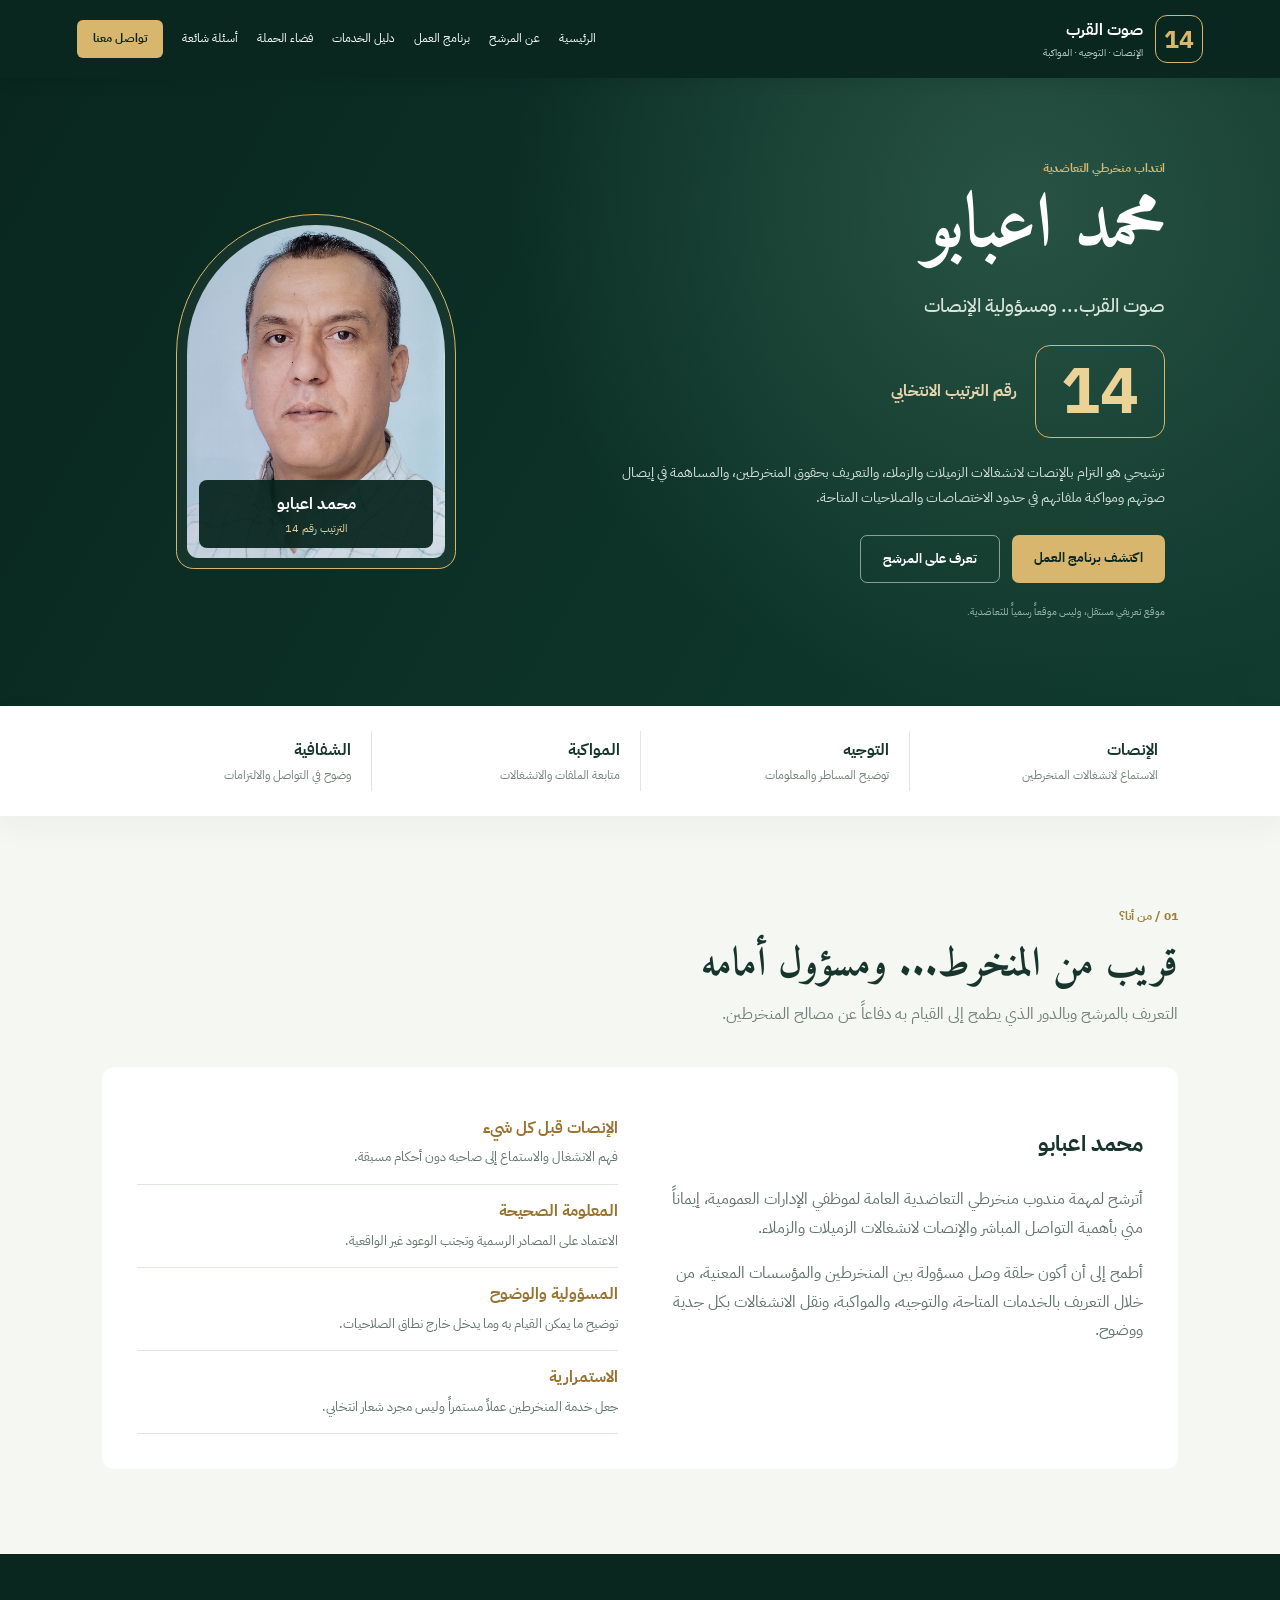
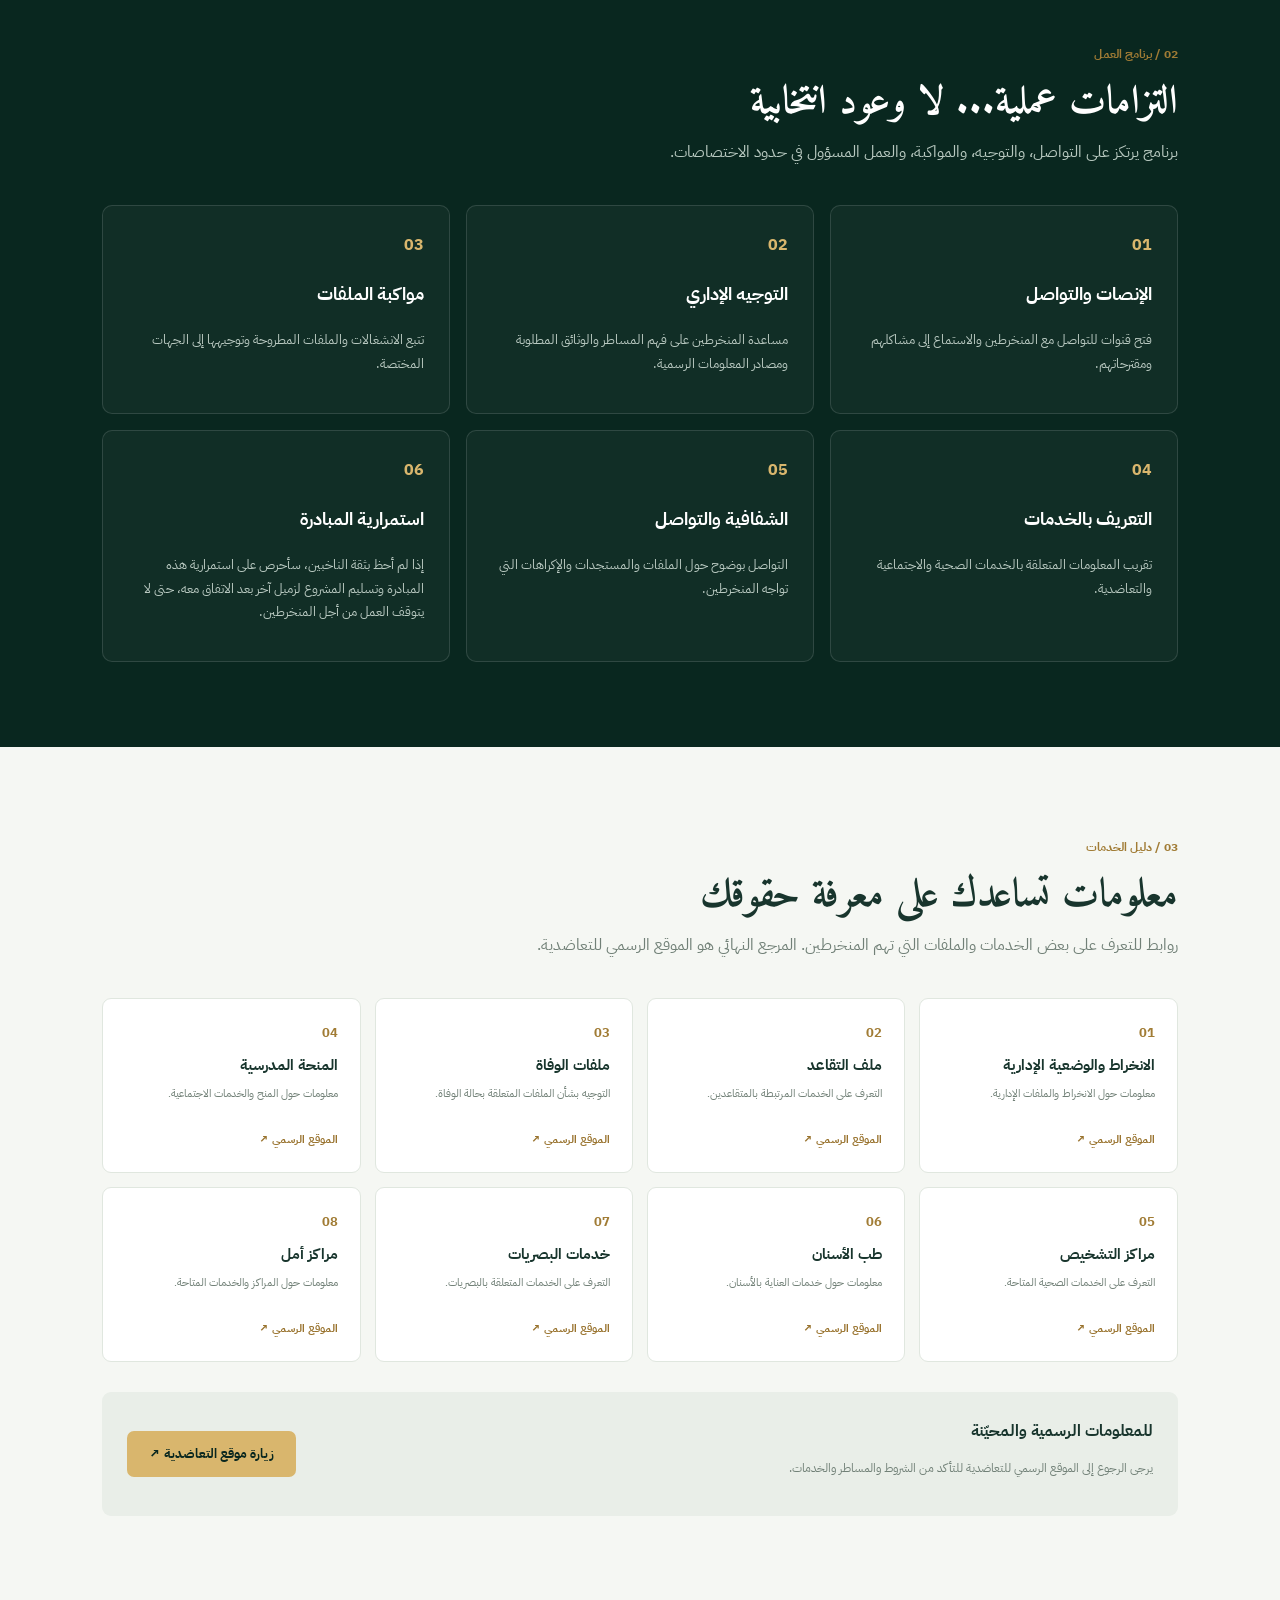
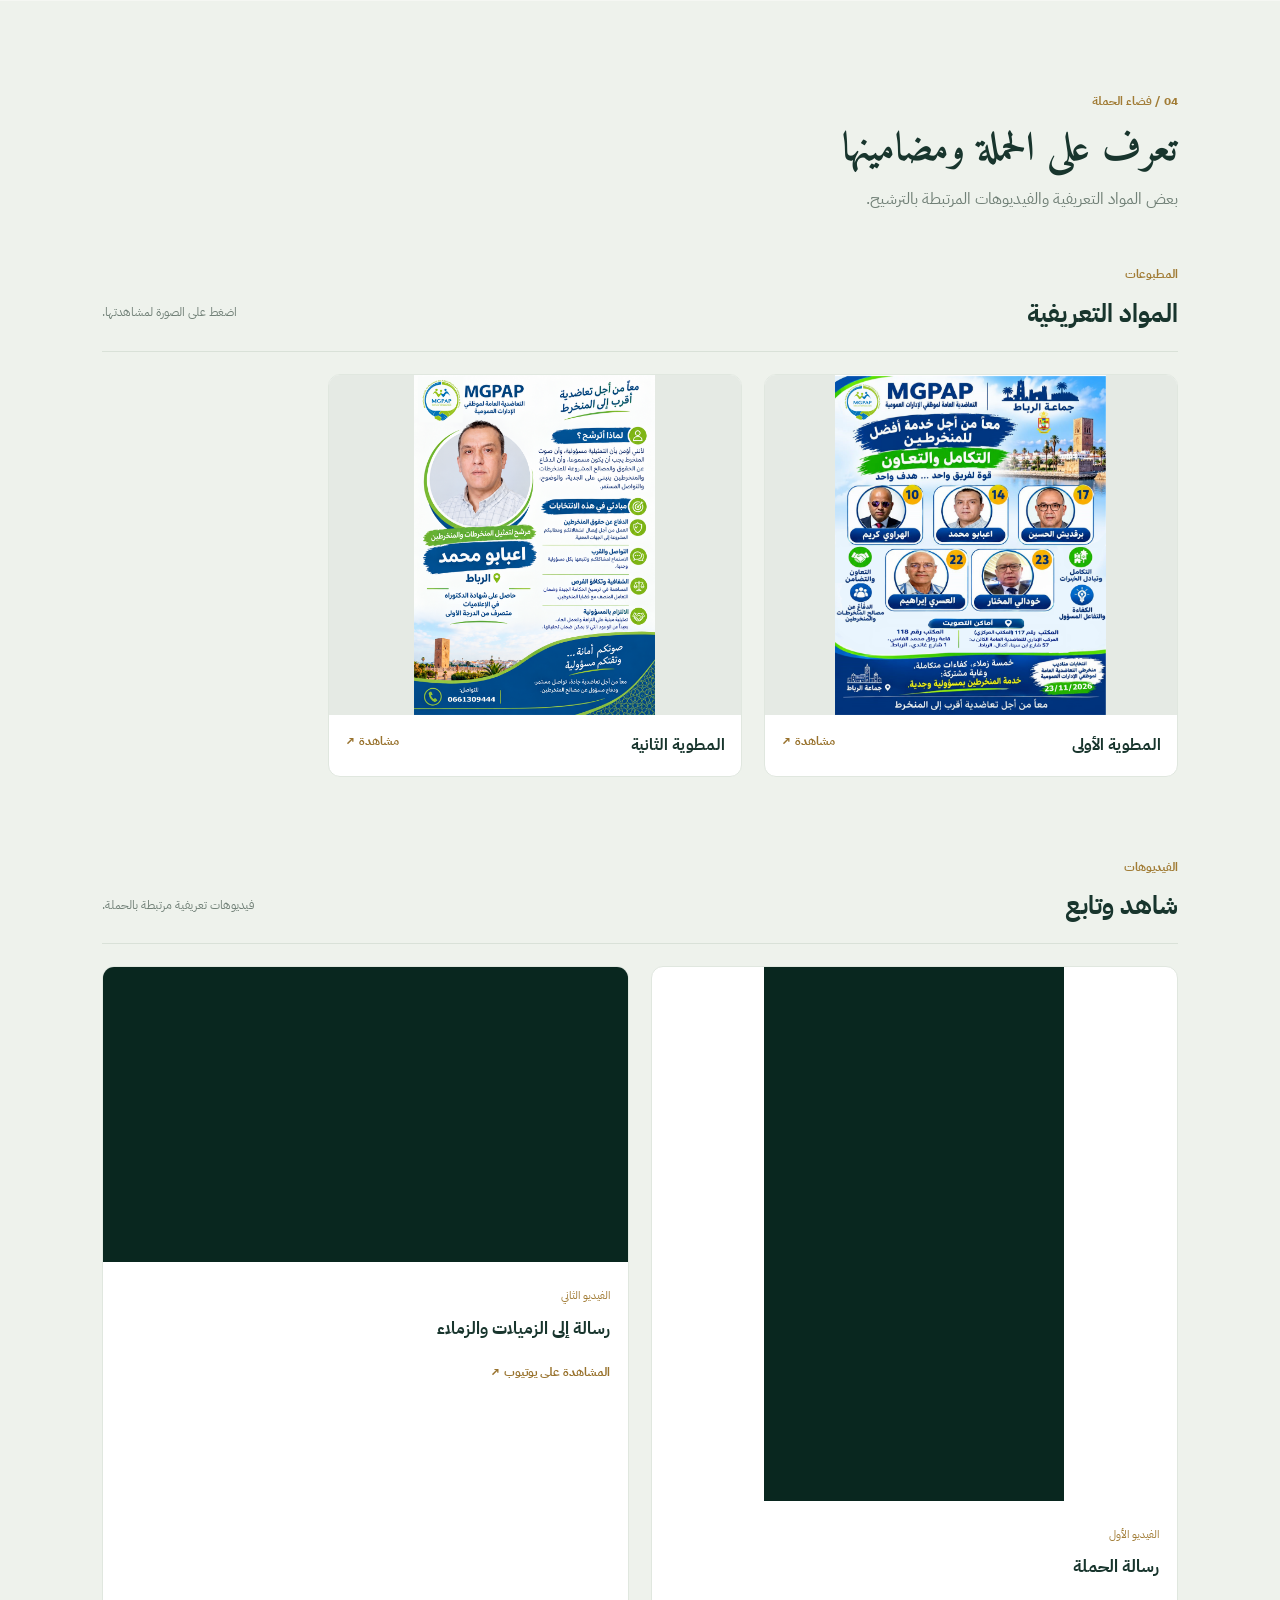
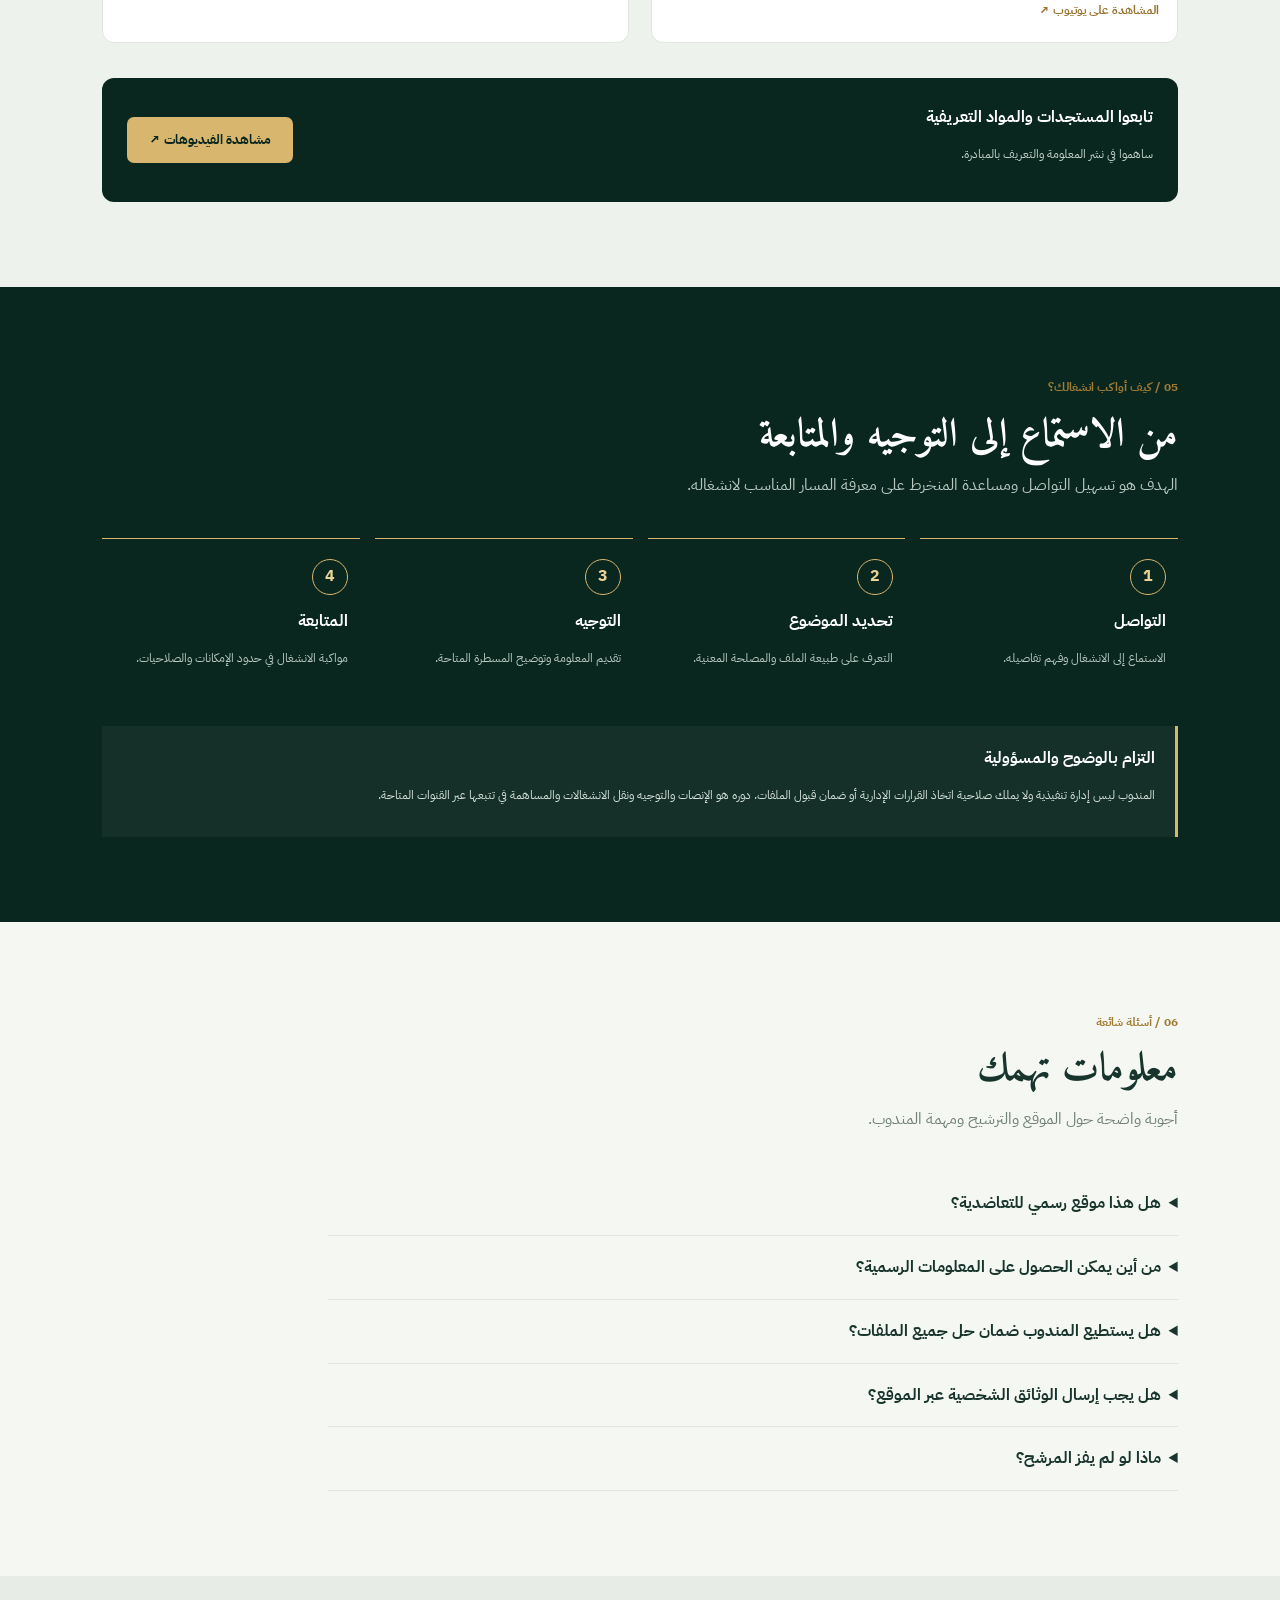
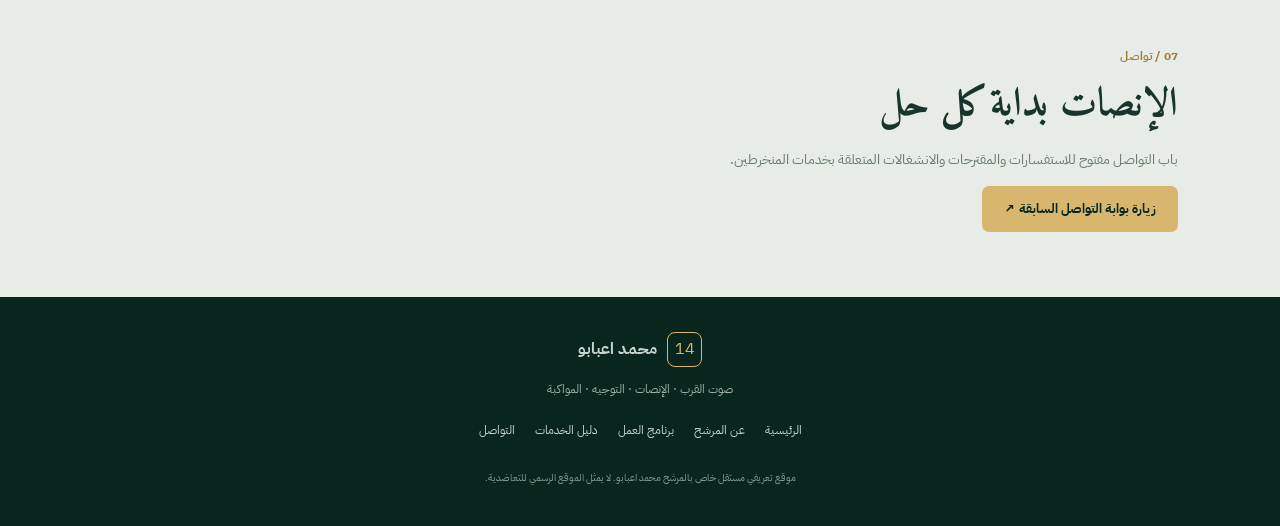
==== commit f5fae459: "Replace link to previous communication portal" ====
--- a/index.html
+++ b/index.html
@@ -647,13 +647,10 @@
         والانشغالات المتعلقة بخدمات المنخرطين.
       </p>
 
-      <a href="https://ababou.github.io/mandoub/"
-         target="_blank"
-         rel="noopener"
-         class="btn gold-button">
-        زيارة بوابة التواصل السابقة ↗
-      </a>
-
+      
+<a href="index1.html" class="btn gold-button">
+  زيارة بوابة التواصل السابقة ↗
+</a>
     </section>
 
   </main>
--- a/style.css
+++ b/style.css
@@ -1,34 +1,32 @@
 
 :root {
-  --green: #103c32;
-  --green-dark: #092a23;
-  --green-light: #1d5a49;
-  --gold: #d6b46a;
-  --gold-light: #f0d99e;
-  --cream: #f7f5ef;
+  --green: #09271f;
+  --green2: #123b2e;
+  --green3: #1e4b3b;
+  --gold: #d9b66d;
+  --gold2: #ebd397;
   --white: #ffffff;
-  --text: #26352f;
-  --muted: #748078;
-  --border: #e8e7df;
-  --shadow: 0 15px 45px rgba(10, 45, 35, .09);
+  --bg: #f5f7f3;
+  --text: #18352d;
+  --muted: #718077;
+  --border: #e0e7df;
 }
 
 * {
-  margin: 0;
-  padding: 0;
   box-sizing: border-box;
 }
 
 html {
   scroll-behavior: smooth;
-  scroll-padding-top: 85px;
+  scroll-padding-top: 90px;
 }
 
 body {
-  font-family: "Cairo", sans-serif;
+  margin: 0;
+  background: var(--bg);
   color: var(--text);
-  background: var(--white);
-  line-height: 1.9;
+  font-family: "IBM Plex Sans Arabic", sans-serif;
+  line-height: 1.8;
 }
 
 a {
@@ -36,275 +34,241 @@
   color: inherit;
 }
 
-img {
-  max-width: 100%;
-}
-
-.container {
-  width: min(1160px, 91%);
-  margin: auto;
+button {
+  font-family: inherit;
 }
 
 /* HEADER */
 
-.site-header {
+.header {
+  min-height: 78px;
+  padding: 10px 6%;
+  display: flex;
+  align-items: center;
+  justify-content: space-between;
+  background: var(--green);
+  color: white;
   position: sticky;
   top: 0;
-  z-index: 1000;
-  background: rgba(9, 42, 35, .97);
-  backdrop-filter: blur(12px);
-  border-bottom: 1px solid rgba(214, 180, 106, .2);
-}
-
-.nav-container {
-  min-height: 78px;
-  display: flex;
-  align-items: center;
-  justify-content: space-between;
-  gap: 25px;
+  z-index: 100;
+  box-shadow: 0 4px 15px #00000015;
 }
 
 .brand {
   display: flex;
   align-items: center;
   gap: 12px;
-  color: white;
 }
 
 .brand-number {
-  width: 49px;
-  height: 49px;
-  border: 2px solid var(--gold);
-  border-radius: 13px;
+  width: 48px;
+  height: 48px;
+  border: 1px solid var(--gold);
+  color: var(--gold);
   display: grid;
   place-items: center;
-  color: var(--gold-light);
-  font-size: 23px;
-  font-weight: 900;
-}
-
-.brand strong,
-.brand small {
+  font-size: 25px;
+  font-weight: bold;
+  border-radius: 12px;
+}
+
+.brand-text b,
+.brand-text small {
   display: block;
 }
 
-.brand strong {
-  font-size: 17px;
-}
-
-.brand small {
+.brand-text small {
   font-size: 10px;
-  color: #c6d0c9;
-}
-
-.main-nav {
+  color: #bdcec4;
+}
+
+nav {
   display: flex;
   align-items: center;
-  gap: 25px;
-}
-
-.main-nav a {
-  color: #edf1ed;
-  font-size: 13px;
-  transition: .25s;
-}
-
-.main-nav a:hover {
-  color: var(--gold);
-}
-
-.main-nav .nav-contact {
-  padding: 8px 17px;
-  border: 1px solid var(--gold);
-  border-radius: 8px;
+  gap: 19px;
+  font-size: 12px;
+}
+
+nav a {
+  transition: .2s;
+}
+
+nav a:hover {
+  color: var(--gold2);
+}
+
+.nav-contact {
+  background: var(--gold);
+  color: var(--green);
+  padding: 8px 16px;
+  border-radius: 6px;
+  font-weight: bold;
 }
 
 .menu-toggle {
   display: none;
   border: 0;
   background: transparent;
+  color: white;
+  font-size: 27px;
   cursor: pointer;
 }
 
+/* BUTTONS */
+
+.btn {
+  display: inline-block;
+  padding: 11px 22px;
+  border-radius: 7px;
+  font-size: 13px;
+  font-weight: bold;
+  transition: .2s;
+}
+
+.btn:hover {
+  transform: translateY(-2px);
+}
+
+.gold-button {
+  background: var(--gold);
+  color: var(--green);
+}
+
+.outline-button {
+  border: 1px solid #ffffff80;
+  color: white;
+}
+
 /* HERO */
 
 .hero {
+  min-height: 590px;
+  padding: 75px 9%;
+  background:
+    radial-gradient(circle at 80% 20%, #285344, transparent 45%),
+    linear-gradient(120deg, #09271f, #103b2e);
+  color: white;
+  display: grid;
+  grid-template-columns: 1.2fr .8fr;
+  align-items: center;
+  gap: 45px;
+}
+
+.eyebrow {
+  color: var(--gold);
+  font-size: 12px;
+  font-weight: bold;
+}
+
+.gold-text {
+  color: var(--gold2);
+  margin: 22px 0 0;
+}
+
+.hero h1 {
+  font-family: "Amiri", serif;
+  font-size: 76px;
+  line-height: 1.2;
+  margin: 0;
+}
+
+.hero h2 {
+  font-size: 19px;
+  font-weight: 500;
+  color: #d7e3dc;
+}
+
+.candidate-number {
+  display: flex;
+  align-items: center;
+  gap: 18px;
+  margin: 22px 0;
+}
+
+.candidate-number strong {
+  font-size: 65px;
+  color: var(--gold2);
+  border: 1px solid var(--gold);
+  border-radius: 15px;
+  padding: 0 25px;
+  line-height: 1.4;
+}
+
+.candidate-number span {
+  color: #e7d6ad;
+  font-weight: bold;
+}
+
+.hero-description {
+  max-width: 550px;
+  color: #d4e0d9;
+  font-size: 14px;
+}
+
+.hero-buttons {
+  display: flex;
+  gap: 12px;
+  flex-wrap: wrap;
+  margin-top: 25px;
+}
+
+.hero-note {
+  font-size: 10px;
+  color: #9eb6aa;
+  margin-top: 20px;
+}
+
+/* CANDIDATE PHOTO */
+
+.hero-photo {
+  display: grid;
+  place-items: center;
+}
+
+.photo-frame {
+  width: 280px;
+  height: 355px;
+  padding: 10px;
+  border: 1px solid var(--gold);
+  border-radius: 145px 145px 18px 18px;
   position: relative;
-  overflow: hidden;
-  padding: 85px 0 100px;
-  background:
-    radial-gradient(circle at 10% 20%, rgba(214,180,106,.12), transparent 35%),
-    linear-gradient(125deg, var(--green-dark), var(--green));
-  color: white;
-}
-
-.hero-grid {
-  position: relative;
-  z-index: 2;
-  display: grid;
-  grid-template-columns: 1.15fr .85fr;
-  align-items: center;
-  gap: 70px;
-}
-
-.eyebrow {
-  display: inline-block;
-  color: var(--gold);
-  font-size: 13px;
-  font-weight: 800;
-  letter-spacing: .4px;
-  margin-bottom: 14px;
-}
-
-.hero h1 {
-  font-size: clamp(35px, 5vw, 57px);
-  line-height: 1.45;
-  font-weight: 900;
-  margin-bottom: 20px;
-}
-
-.hero h1 span,
-.section-title h2 span,
-.section-heading h2 span {
-  color: var(--gold);
-}
-
-.hero-description {
-  color: #d4dfd8;
-  max-width: 600px;
-  font-size: 16px;
-}
-
-.candidate-name {
-  margin-top: 27px;
-  border-right: 3px solid var(--gold);
-  padding-right: 17px;
-}
-
-.candidate-name h2 {
-  font-size: 26px;
-  color: var(--gold-light);
-}
-
-.candidate-name p {
-  color: #d0d9d3;
-  font-size: 12px;
-}
-
-.hero-actions,
-.contact-actions {
-  display: flex;
-  gap: 13px;
-  flex-wrap: wrap;
-  margin-top: 30px;
-}
-
-.btn {
-  min-height: 48px;
-  display: inline-flex;
-  align-items: center;
-  justify-content: center;
-  padding: 10px 23px;
-  border-radius: 8px;
-  font-size: 13px;
-  font-weight: 800;
-  transition: .25s;
-}
-
-.btn:hover {
-  transform: translateY(-3px);
-}
-
-.btn-gold {
-  background: var(--gold);
-  color: var(--green-dark);
-}
-
-.btn-outline {
-  color: white;
-  border: 1px solid rgba(255,255,255,.5);
-}
-
-.btn-outline-light {
-  color: white;
-  border: 1px solid rgba(255,255,255,.55);
-}
-
-/* CANDIDATE PHOTO */
-
-.hero-photo {
-  display: flex;
-  justify-content: center;
-  align-items: center;
-}
-
-.photo-frame {
-  width: min(100%, 390px);
-  height: 475px;
-  position: relative;
-  overflow: hidden;
-  border-radius: 190px 190px 22px 22px;
-  border: 5px solid rgba(214,180,106,.8);
-  background: linear-gradient(145deg, #1d5a49, #092a23);
-  box-shadow: 0 25px 65px rgba(0,0,0,.28);
-}
-
-.photo-frame img {
-  position: relative;
-  z-index: 2;
-  display: block;
+  background: #ffffff0a;
+}
+
+.photo-frame img,
+.photo-placeholder {
   width: 100%;
   height: 100%;
   object-fit: cover;
-  object-position: center top;
+  border-radius: 140px 140px 12px 12px;
 }
 
 .photo-placeholder {
-  position: absolute;
-  inset: 0;
-  z-index: 1;
-  display: flex;
+  background: linear-gradient(145deg, #315849, #102d24);
+  color: var(--gold2);
+  flex-direction: column;
   align-items: center;
   justify-content: center;
-  flex-direction: column;
-  color: var(--gold-light);
-  background: linear-gradient(145deg, #1d5a49, #092a23);
-}
-
-.photo-placeholder[hidden] {
-  display: none !important;
 }
 
 .photo-placeholder span {
-  width: 115px;
-  height: 115px;
-  display: grid;
-  place-items: center;
-  border: 3px solid var(--gold);
-  border-radius: 50%;
-  font-size: 40px;
-  font-weight: 900;
-}
-
-.photo-placeholder b {
-  margin-top: 17px;
-  font-size: 23px;
+  font-family: "Amiri", serif;
+  font-size: 90px;
 }
 
 .photo-placeholder small {
-  font-size: 13px;
+  color: #d0ddd6;
 }
 
 .photo-label {
   position: absolute;
-  z-index: 3;
-  bottom: 0;
-  right: 0;
-  left: 0;
-  padding: 35px 20px 17px;
+  bottom: 20px;
+  right: 22px;
+  left: 22px;
+  background: #08251eee;
   text-align: center;
-  color: white;
-  background: linear-gradient(transparent, rgba(0,0,0,.85));
+  padding: 10px;
+  border-radius: 8px;
 }
 
 .photo-label b,
@@ -312,568 +276,655 @@
   display: block;
 }
 
-.photo-label b {
-  font-size: 21px;
-}
-
 .photo-label span {
-  color: var(--gold-light);
-  font-size: 12px;
-}
-
-.hero-decoration {
-  position: absolute;
-  width: 400px;
-  height: 400px;
-  border: 1px solid rgba(214,180,106,.13);
-  border-radius: 50%;
-  left: -180px;
-  bottom: -230px;
+  font-size: 11px;
+  color: var(--gold2);
 }
 
 /* VALUES */
 
-.values-section {
-  position: relative;
-  margin-top: -40px;
-  z-index: 5;
-}
-
-.values-grid {
+.values {
   display: grid;
   grid-template-columns: repeat(4, 1fr);
   background: white;
-  border-radius: 15px;
-  box-shadow: var(--shadow);
-  overflow: hidden;
-}
-
-.value-card {
-  padding: 27px 22px;
+  padding: 25px 8%;
+  box-shadow: 0 10px 30px #1c38220b;
+}
+
+.values div {
+  padding: 5px 20px;
   border-left: 1px solid var(--border);
 }
 
-.value-icon {
+.values div:last-child {
+  border: 0;
+}
+
+.values b,
+.values span {
+  display: block;
+}
+
+.values span {
+  font-size: 12px;
+  color: var(--muted);
+}
+
+/* SECTIONS */
+
+.section {
+  padding: 85px 8%;
+}
+
+.section-heading {
+  max-width: 700px;
+  margin-bottom: 38px;
+}
+
+.section-heading > span,
+.contact-section > span {
+  color: #a17c35;
+  font-size: 12px;
+  font-weight: bold;
+}
+
+.section-heading h2,
+.contact-section h2 {
+  font-family: "Amiri", serif;
+  font-size: 40px;
+  line-height: 1.4;
+  margin: 7px 0;
+}
+
+.section-heading p {
+  color: var(--muted);
+  margin: 0;
+}
+
+/* ABOUT */
+
+.about-box {
+  display: grid;
+  grid-template-columns: 1fr 1fr;
+  gap: 45px;
+  background: white;
+  padding: 35px;
+  border-radius: 12px;
+}
+
+.about-main h3 {
+  font-size: 22px;
+}
+
+.about-main p,
+.about-points p {
+  color: #60736a;
+}
+
+.about-points article {
+  border-bottom: 1px solid var(--border);
+  padding: 12px 0;
+}
+
+.about-points article b {
+  color: #99732e;
+}
+
+.about-points article p {
+  font-size: 13px;
+  margin: 3px 0;
+}
+
+/* PROGRAM */
+
+.dark-section {
+  background: var(--green);
+  color: white;
+}
+
+.dark-section .section-heading h2 {
+  color: white;
+}
+
+.dark-section .section-heading p {
+  color: #b8c9c0;
+}
+
+.program-grid {
+  display: grid;
+  grid-template-columns: repeat(3, 1fr);
+  gap: 16px;
+}
+
+.program-card {
+  padding: 25px;
+  background: #ffffff09;
+  border: 1px solid #ffffff20;
+  border-radius: 10px;
+  min-height: 190px;
+  transition: .2s;
+}
+
+.program-card:hover {
+  background: #ffffff13;
+  transform: translateY(-4px);
+}
+
+.program-card > span {
   color: var(--gold);
-  font-weight: 900;
-  font-size: 25px;
-}
-
-.value-card h3 {
-  color: var(--green);
-  font-size: 17px;
-  margin: 7px 0;
-}
-
-.value-card p {
-  color: var(--muted);
-  font-size: 12px;
-}
-
-/* GENERAL SECTIONS */
-
-.section {
-  padding: 95px 0;
-}
-
-.section-title {
-  text-align: center;
-  max-width: 700px;
-  margin: 0 auto 45px;
-}
-
-.section-title h2,
-.section-heading h2 {
-  color: var(--green);
-  font-size: clamp(27px, 4vw, 38px);
-  line-height: 1.5;
-  font-weight: 900;
-}
-
-.section-title h2 span,
-.section-heading h2 span {
-  color: var(--green-light);
-}
-
-.section-title p {
-  color: var(--muted);
-  margin-top: 10px;
-  font-size: 14px;
-}
-
-/* ABOUT */
-
-.about-grid {
-  display: grid;
-  grid-template-columns: .9fr 1.1fr;
-  gap: 70px;
-  align-items: start;
-}
-
-.section-heading h2 span {
-  display: block;
-}
-
-.about-content p {
-  margin-bottom: 17px;
-  color: #5d6962;
-  font-size: 15px;
-}
-
-/* PROGRAM */
-
-.program-section {
-  background: var(--cream);
-}
-
-.program-grid {
-  display: grid;
-  grid-template-columns: repeat(3, 1fr);
-  gap: 20px;
-}
-
-.program-card {
-  padding: 27px;
+  font-weight: bold;
+}
+
+.program-card h3 {
+  font-size: 18px;
+}
+
+.program-card p {
+  font-size: 13px;
+  color: #b9c9c1;
+}
+
+/* SERVICES */
+
+.service-grid {
+  display: grid;
+  grid-template-columns: repeat(4, 1fr);
+  gap: 14px;
+}
+
+.service-card {
+  display: flex;
+  flex-direction: column;
   background: white;
   border: 1px solid var(--border);
-  border-radius: 12px;
-  transition: .25s;
-}
-
-.program-card:hover {
-  transform: translateY(-5px);
-  box-shadow: var(--shadow);
+  border-radius: 9px;
+  padding: 22px;
+  min-height: 175px;
+  transition: .2s;
+}
+
+.service-card:hover {
+  transform: translateY(-4px);
   border-color: var(--gold);
 }
 
-.program-card > span,
-.service-card > span {
-  color: var(--gold);
-  font-size: 27px;
-  font-weight: 900;
-}
-
-.program-card h3 {
-  color: var(--green);
-  font-size: 17px;
-  margin: 8px 0;
-}
-
-.program-card p {
+.service-icon {
+  color: #a17c35;
+  font-size: 13px;
+  font-weight: bold;
+}
+
+.service-card b {
+  margin-top: 8px;
+  font-size: 15px;
+}
+
+.service-card small {
   color: var(--muted);
-  font-size: 13px;
-}
-
-/* SERVICES */
-
-.services-grid {
-  display: grid;
-  grid-template-columns: repeat(4, 1fr);
-  gap: 17px;
-}
-
-.service-card {
-  padding: 23px;
-  border: 1px solid var(--border);
-  border-radius: 12px;
-  transition: .25s;
-}
-
-.service-card:hover {
-  border-color: var(--gold);
-  transform: translateY(-4px);
-  box-shadow: var(--shadow);
-}
-
-.service-card h3 {
-  color: var(--green);
-  font-size: 16px;
-  margin: 7px 0;
-}
-
-.service-card p {
+  font-size: 11px;
+  margin-top: 5px;
+}
+
+.service-arrow {
+  color: #99732e;
+  font-size: 11px;
+  font-weight: bold;
+  margin-top: auto;
+  padding-top: 12px;
+}
+
+.official-box {
+  margin-top: 30px;
+  padding: 25px;
+  background: #e9eee8;
+  border-radius: 9px;
+  display: flex;
+  align-items: center;
+  justify-content: space-between;
+  gap: 20px;
+}
+
+.official-box p {
   color: var(--muted);
   font-size: 12px;
-  min-height: 65px;
-}
-
-.service-card b {
-  display: inline-block;
-  margin-top: 15px;
-  color: var(--green-light);
-  font-size: 12px;
-}
-
-.official-note {
-  margin-top: 25px;
-  padding: 15px;
-  border-right: 3px solid var(--gold);
-  background: var(--cream);
+}
+
+/* CAMPAIGN */
+
+.campaign-section {
+  background: #eef2ec;
+}
+
+.media-heading {
+  display: flex;
+  justify-content: space-between;
+  align-items: end;
+  gap: 20px;
+  margin: 45px 0 22px;
+  border-bottom: 1px solid #d9e1d8;
+  padding-bottom: 15px;
+}
+
+.media-heading span {
+  color: #a17c35;
+  font-size: 12px;
+  font-weight: bold;
+}
+
+.media-heading h3 {
+  margin: 3px 0 0;
+  font-size: 25px;
+}
+
+.media-heading p {
   color: var(--muted);
   font-size: 12px;
 }
 
-/* CAMPAIGN */
-
-.campaign-section {
-  background: var(--cream);
-}
-
-.flyers-grid {
-  display: grid;
-  grid-template-columns: repeat(2, 1fr);
+.flyer-grid {
+  display: grid;
+  grid-template-columns: repeat(2, minmax(0, 1fr));
   gap: 22px;
-  margin-bottom: 40px;
-}
-
-.flyer-card {
-  background: white;
-  padding: 10px;
-  border-radius: 12px;
-  box-shadow: var(--shadow);
-}
-
-.flyer-card img {
-  width: 100%;
-  display: block;
-  border-radius: 8px;
-  object-fit: contain;
-}
-
-.videos-grid {
-  display: grid;
-  grid-template-columns: repeat(2, 1fr);
-  gap: 25px;
-}
-
+  max-width: 850px;
+}
+
+.flyer-card,
 .video-card {
   background: white;
   border-radius: 12px;
   overflow: hidden;
-  box-shadow: var(--shadow);
+  border: 1px solid var(--border);
+  transition: .25s;
+}
+
+.flyer-card:hover,
+.video-card:hover {
+  transform: translateY(-4px);
+  box-shadow: 0 12px 25px #17382b16;
+}
+
+.flyer-link {
+  display: block;
+}
+
+.flyer-link img {
+  width: 100%;
+  height: 340px;
+  object-fit: contain;
+  background: #e5eae4;
+  display: block;
+}
+
+.flyer-placeholder {
+  min-height: 340px;
+  background: linear-gradient(145deg, #123c2e, #09271f);
+  color: var(--gold2);
+  display: none;
+  flex-direction: column;
+  align-items: center;
+  justify-content: center;
+  text-align: center;
+  gap: 12px;
+  padding: 25px;
+}
+
+.flyer-placeholder span {
+  font-family: "Amiri", serif;
+  font-size: 65px;
+}
+
+.flyer-placeholder b {
+  font-size: 21px;
+  color: white;
+}
+
+.flyer-placeholder small {
+  color: #c7d4cc;
+  font-size: 12px;
+}
+
+.flyer-placeholder.second {
+  background: linear-gradient(145deg, #263e35, #9a783d);
+}
+
+.flyer-info {
+  padding: 16px;
+  display: flex;
+  justify-content: space-between;
+  gap: 10px;
+}
+
+.flyer-info a,
+.video-info a {
+  color: #99732e;
+  font-size: 12px;
+  font-weight: bold;
+}
+
+.video-heading {
+  margin-top: 75px;
+}
+
+.video-grid {
+  display: grid;
+  grid-template-columns: repeat(2, minmax(0, 1fr));
+  gap: 22px;
 }
 
 .video-frame {
   position: relative;
+  width: 100%;
   aspect-ratio: 16 / 9;
-  background: #111;
+  background: var(--green);
 }
 
 .video-frame iframe {
+  position: absolute;
+  inset: 0;
   width: 100%;
   height: 100%;
-  position: absolute;
-  inset: 0;
   border: 0;
 }
 
-.video-card h3 {
-  padding: 15px;
-  color: var(--green);
-  font-size: 15px;
-}
-
-/* COMMITMENT */
-
-.commitment-section {
-  background: white;
-}
-
-.commitment-box {
-  padding: 50px;
-  border-radius: 16px;
+.short-video {
+  aspect-ratio: 9 / 16;
+  max-width: 300px;
+  margin: 0 auto;
+}
+
+.video-info {
+  padding: 18px;
+}
+
+.video-info span {
+  color: #a17c35;
+  font-size: 11px;
+}
+
+.video-info h3 {
+  font-size: 17px;
+  margin: 5px 0 12px;
+}
+
+.youtube-banner {
+  margin-top: 35px;
+  padding: 25px;
   background: var(--green);
   color: white;
-  text-align: center;
-}
-
-.commitment-box h2 {
-  color: var(--gold-light);
-  font-size: 28px;
-  margin-bottom: 20px;
-}
-
-.commitment-box p {
-  color: #d8e2dc;
-  font-size: 14px;
-  max-width: 850px;
-  margin: 10px auto;
+  border-radius: 12px;
+  display: flex;
+  align-items: center;
+  justify-content: space-between;
+  gap: 15px;
+}
+
+.youtube-banner p {
+  font-size: 12px;
+  color: #c5d4cb;
+}
+
+/* FOLLOW UP */
+
+.steps-grid {
+  display: grid;
+  grid-template-columns: repeat(4, 1fr);
+  gap: 15px;
+}
+
+.steps-grid article {
+  border-top: 1px solid var(--gold);
+  padding: 20px 12px;
+}
+
+.steps-grid strong {
+  display: grid;
+  place-items: center;
+  width: 36px;
+  height: 36px;
+  border: 1px solid var(--gold);
+  color: var(--gold2);
+  border-radius: 50%;
+}
+
+.steps-grid b {
+  display: block;
+  margin-top: 12px;
+}
+
+.steps-grid p {
+  font-size: 12px;
+  color: #b8c9c0;
+}
+
+.warning-box {
+  margin-top: 25px;
+  padding: 18px 20px;
+  border-right: 3px solid var(--gold);
+  background: #ffffff0b;
+}
+
+.warning-box p {
+  color: #d6e1da;
+  font-size: 12px;
 }
 
 /* FAQ */
 
 .faq-list {
   max-width: 850px;
-  margin: auto;
 }
 
 .faq-list details {
-  border: 1px solid var(--border);
-  border-radius: 9px;
-  padding: 17px 22px;
-  margin-bottom: 12px;
-  background: white;
+  border-bottom: 1px solid var(--border);
+  padding: 17px 0;
 }
 
 .faq-list summary {
-  color: var(--green);
-  font-weight: 800;
+  font-weight: bold;
   cursor: pointer;
 }
 
 .faq-list details p {
-  color: var(--muted);
   font-size: 13px;
-  padding-top: 12px;
+  color: #687a70;
 }
 
 /* CONTACT */
 
 .contact-section {
-  padding: 80px 0;
+  padding: 65px 8%;
+  background: #e7ede6;
+}
+
+.contact-section p {
+  color: #687a70;
+  max-width: 650px;
+  font-size: 14px;
+}
+
+/* FOOTER */
+
+.footer {
+  background: #08251e;
+  color: #c8d5cd;
+  padding: 35px 8%;
   text-align: center;
-  background:
-    radial-gradient(circle at 90% 10%, rgba(214,180,106,.12), transparent 35%),
-    var(--green-dark);
-  color: white;
-}
-
-.contact-content h2 {
-  font-size: clamp(27px, 4vw, 40px);
-  color: var(--gold-light);
-}
-
-.contact-content p {
-  max-width: 700px;
-  margin: 15px auto;
-  color: #d4dfd8;
-  font-size: 14px;
-}
-
-.contact-actions {
+}
+
+.footer-brand {
+  display: flex;
+  align-items: center;
   justify-content: center;
-}
-
-/* FOOTER */
-
-.site-footer {
-  background: #061f1a;
-  color: white;
-  padding: 25px 0;
-}
-
-.footer-content {
-  display: flex;
-  justify-content: space-between;
-  align-items: center;
-  gap: 15px;
-}
-
-.footer-content strong {
+  gap: 10px;
+}
+
+.footer-brand span {
+  width: 35px;
+  height: 35px;
+  border: 1px solid var(--gold);
   color: var(--gold);
-}
-
-.footer-content p {
-  color: #aebdb4;
-  font-size: 11px;
+  display: grid;
+  place-items: center;
+  border-radius: 8px;
+}
+
+.footer p {
+  font-size: 12px;
+  color: #9fb2a7;
+}
+
+.footer-links {
+  display: flex;
+  justify-content: center;
+  flex-wrap: wrap;
+  gap: 20px;
+  margin: 20px 0;
+  font-size: 12px;
+}
+
+.footer-links a:hover {
+  color: var(--gold);
+}
+
+.footer small {
+  font-size: 10px;
+  color: #82988c;
 }
 
 /* MOBILE */
 
-@media (max-width: 900px) {
-  .main-nav {
-    gap: 13px;
-  }
-
-  .main-nav a {
-    font-size: 11px;
-  }
-
-  .hero-grid {
-    gap: 35px;
-  }
-
-  .values-grid {
+@media(max-width: 950px) {
+  nav {
+    gap: 10px;
+    font-size: 10px;
+  }
+
+  .service-grid {
     grid-template-columns: repeat(2, 1fr);
   }
 
   .program-grid {
     grid-template-columns: repeat(2, 1fr);
   }
-
-  .services-grid {
-    grid-template-columns: repeat(2, 1fr);
-  }
-}
-
-@media (max-width: 650px) {
-  html {
-    scroll-padding-top: 70px;
-  }
-
-  .nav-container {
+}
+
+@media(max-width: 650px) {
+  .header {
     min-height: 68px;
   }
 
   .menu-toggle {
-    display: flex;
-    flex-direction: column;
-    gap: 5px;
-    padding: 9px;
-  }
-
-  .menu-toggle span {
-    width: 25px;
-    height: 2px;
-    background: var(--gold);
-    border-radius: 5px;
-  }
-
-  .main-nav {
+    display: block;
+  }
+
+  nav {
     display: none;
     position: absolute;
     top: 68px;
     right: 0;
     left: 0;
-    padding: 17px 5%;
-    background: var(--green-dark);
+    background: var(--green);
+    padding: 20px;
     flex-direction: column;
     align-items: stretch;
-    gap: 0;
-    box-shadow: 0 12px 20px rgba(0,0,0,.2);
-  }
-
-  .main-nav.active {
+    font-size: 14px;
+    box-shadow: 0 10px 20px #00000020;
+  }
+
+  nav.open {
     display: flex;
   }
 
-  .main-nav a {
-    padding: 12px 5px;
-    font-size: 14px;
-    border-bottom: 1px solid rgba(255,255,255,.08);
-  }
-
-  .main-nav .nav-contact {
-    text-align: center;
-    margin-top: 10px;
+  nav a {
+    padding: 8px;
   }
 
   .hero {
-    padding: 55px 0 75px;
-  }
-
-  .hero-grid {
     grid-template-columns: 1fr;
-    text-align: center;
+    padding: 45px 23px;
     gap: 35px;
   }
 
-  .hero-content {
-    order: 1;
-  }
-
-  .hero-photo {
-    order: 2;
-  }
-
   .hero h1 {
-    font-size: 36px;
-  }
-
-  .hero-description {
-    font-size: 14px;
-  }
-
-  .candidate-name {
-    display: inline-block;
-    text-align: right;
-  }
-
-  .hero-actions {
-    justify-content: center;
+    font-size: 57px;
+  }
+
+  .hero h2 {
+    font-size: 16px;
   }
 
   .photo-frame {
-    width: min(82vw, 330px);
-    height: 390px;
-  }
-
-  .values-section {
-    margin-top: -25px;
-  }
-
-  .values-grid {
+    width: 230px;
+    height: 290px;
+  }
+
+  .values {
     grid-template-columns: repeat(2, 1fr);
-  }
-
-  .value-card {
-    padding: 18px 13px;
-  }
-
-  .value-card h3 {
-    font-size: 15px;
-  }
-
-  .value-card p {
-    font-size: 11px;
+    padding: 18px;
+  }
+
+  .values div {
+    padding: 10px 12px;
   }
 
   .section {
-    padding: 65px 0;
-  }
-
-  .about-grid {
+    padding: 60px 22px;
+  }
+
+  .section-heading h2,
+  .contact-section h2 {
+    font-size: 33px;
+  }
+
+  .about-box {
     grid-template-columns: 1fr;
-    gap: 20px;
-  }
-
-  .program-grid {
+    padding: 24px;
+  }
+
+  .program-grid,
+  .service-grid,
+  .flyer-grid,
+  .video-grid {
     grid-template-columns: 1fr;
   }
 
-  .services-grid {
-    grid-template-columns: 1fr 1fr;
-    gap: 10px;
-  }
-
-  .service-card {
-    padding: 15px;
-  }
-
-  .service-card h3 {
-    font-size: 14px;
-  }
-
-  .service-card p {
-    font-size: 11px;
-    min-height: 90px;
-  }
-
-  .flyers-grid,
-  .videos-grid {
-    grid-template-columns: 1fr;
-  }
-
-  .commitment-box {
-    padding: 30px 20px;
-  }
-
-  .commitment-box h2 {
-    font-size: 23px;
-  }
-
-  .footer-content {
+  .steps-grid {
+    grid-template-columns: repeat(2, 1fr);
+  }
+
+  .media-heading {
     flex-direction: column;
-    text-align: center;
-  }
-}
-
-@media (max-width: 370px) {
-  .services-grid {
-    grid-template-columns: 1fr;
-  }
-
-  .hero h1 {
-    font-size: 31px;
-  }
-}
+    align-items: flex-start;
+  }
+
+  .official-box,
+  .youtube-banner {
+    flex-direction: column;
+    align-items: flex-start;
+  }
+
+  .contact-section {
+    padding: 50px 22px;
+  }
+}
+
+@media(prefers-reduced-motion: reduce) {
+  html {
+    scroll-behavior: auto;
+  }
+
+  *,
+  *::before,
+  *::after {
+    transition-duration: .01ms !important;
+  }
+}
+
+/* FIX: الصورة الاحتياطية لا تظهر إلا إذا فشل تحميل الصورة الأصلية */
+.photo-placeholder[hidden] {
+  display: none !important;
+}
+
+.photo-placeholder:not([hidden]) {
+  display: flex;
+}
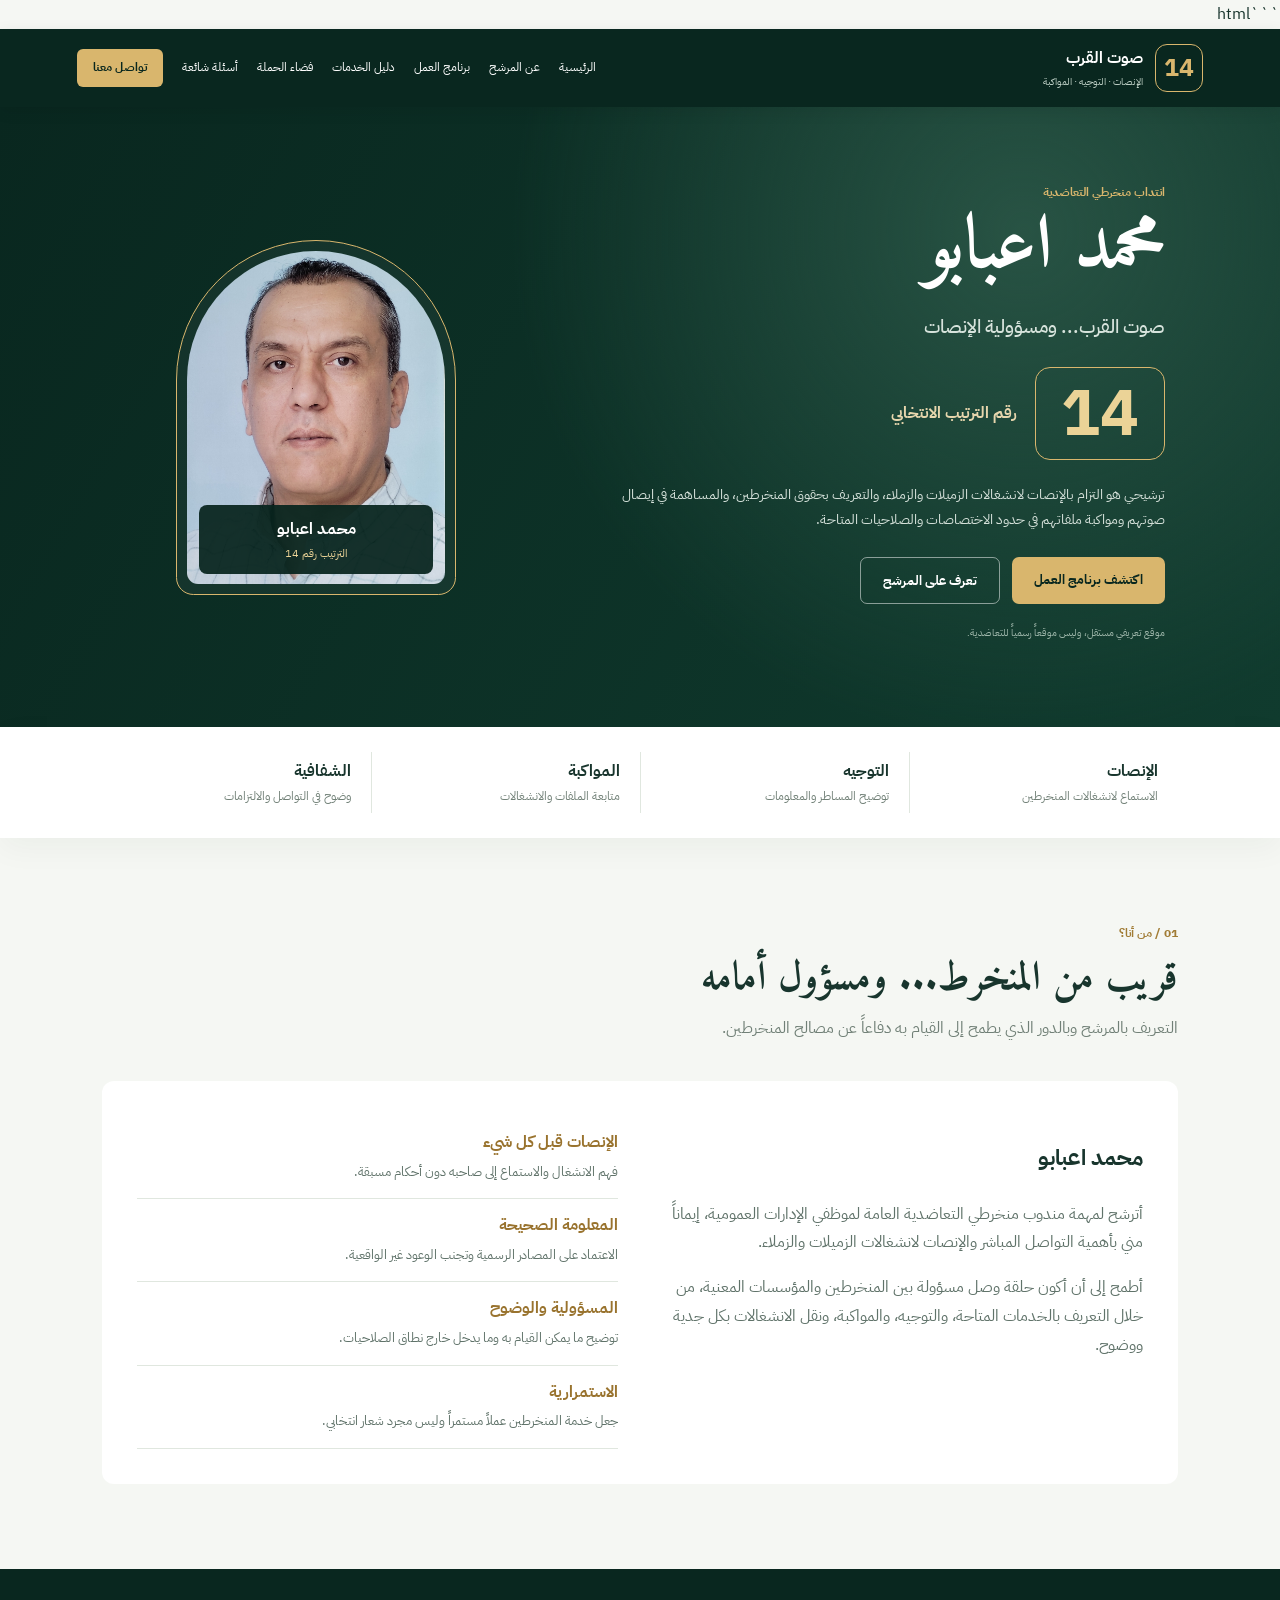
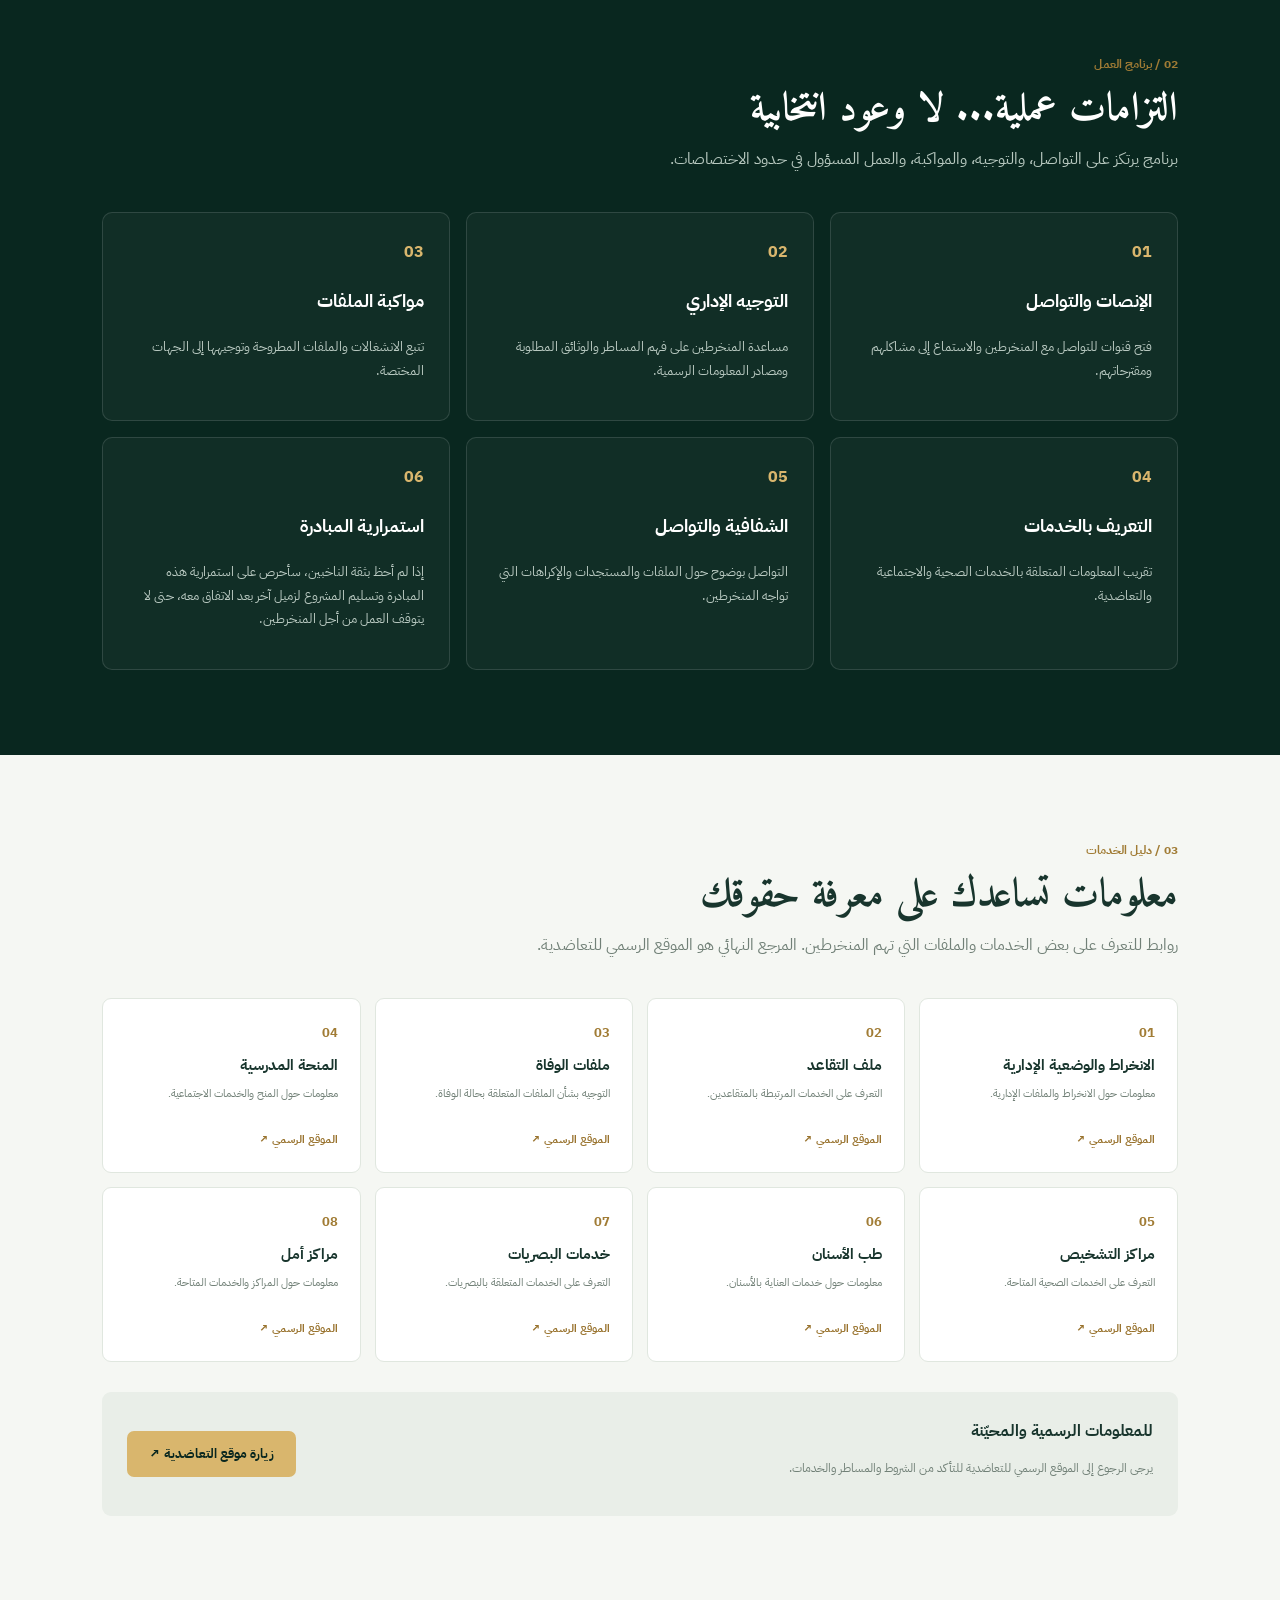
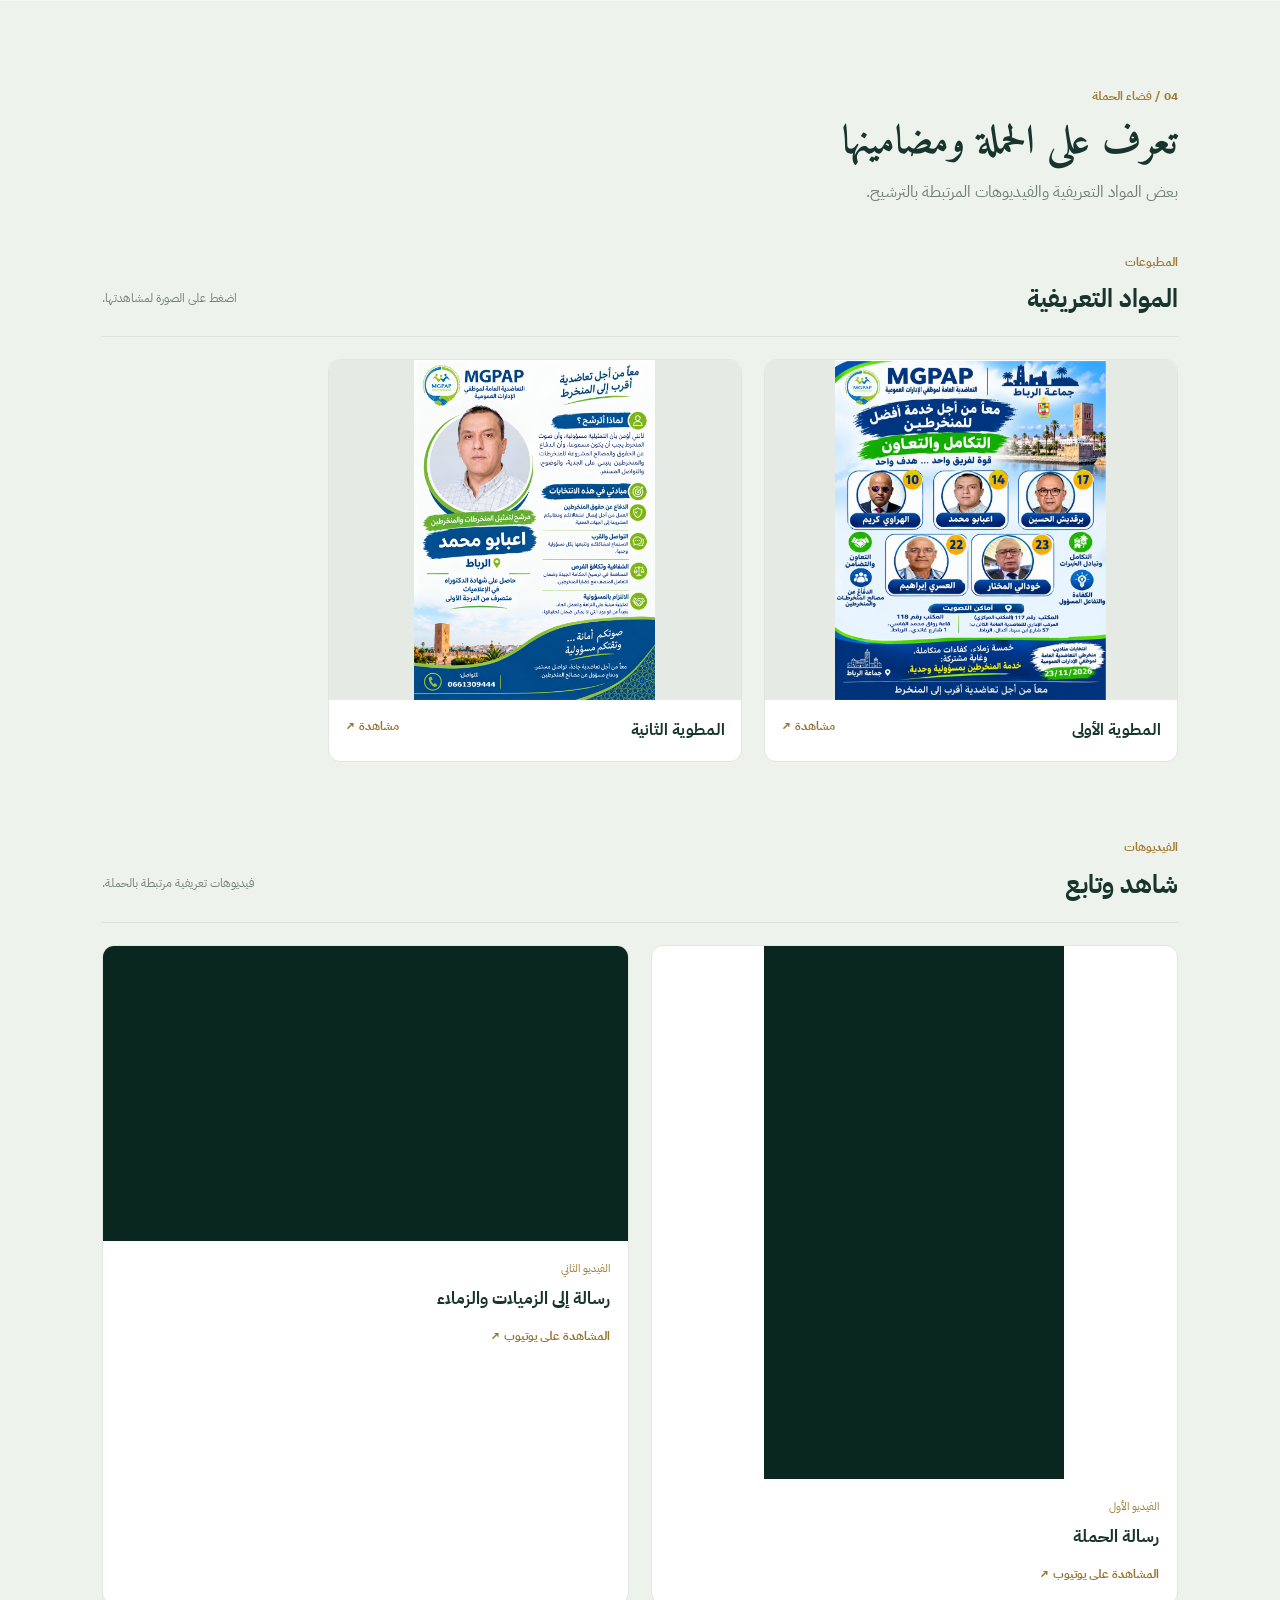
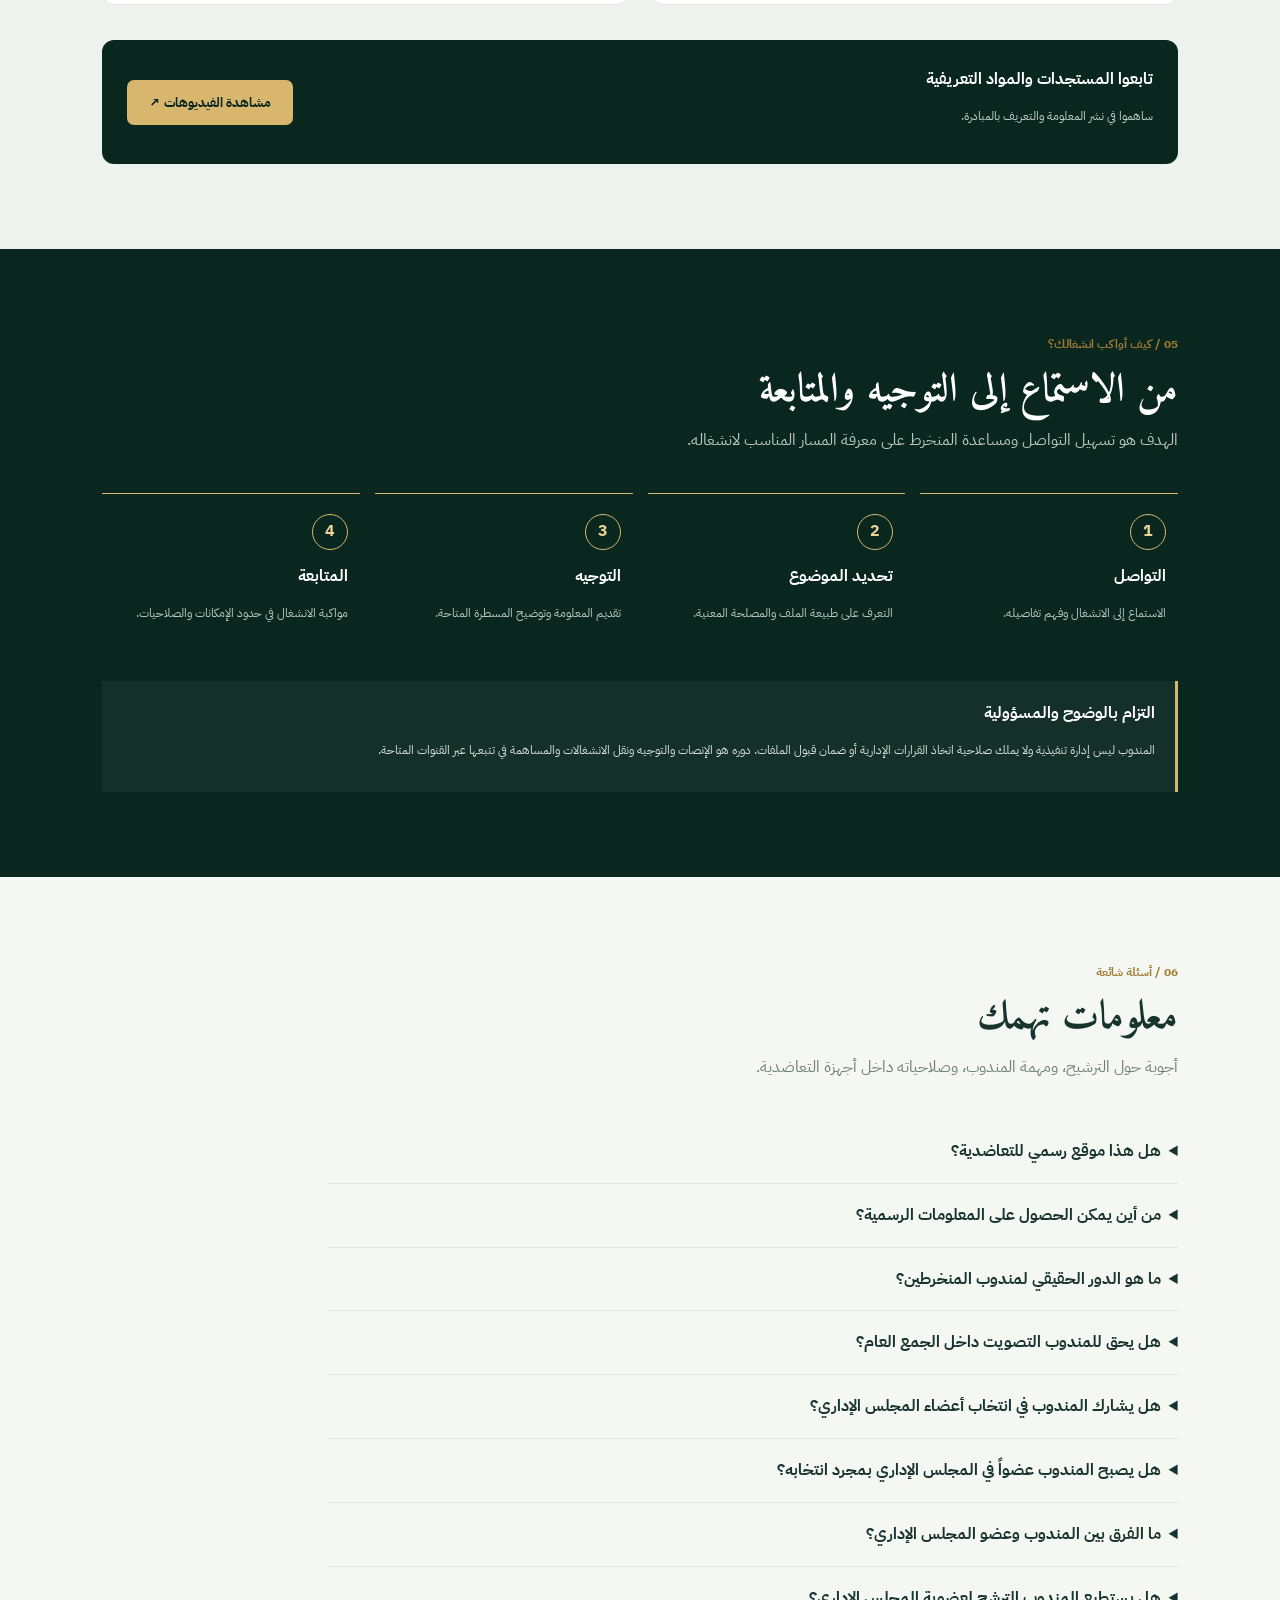
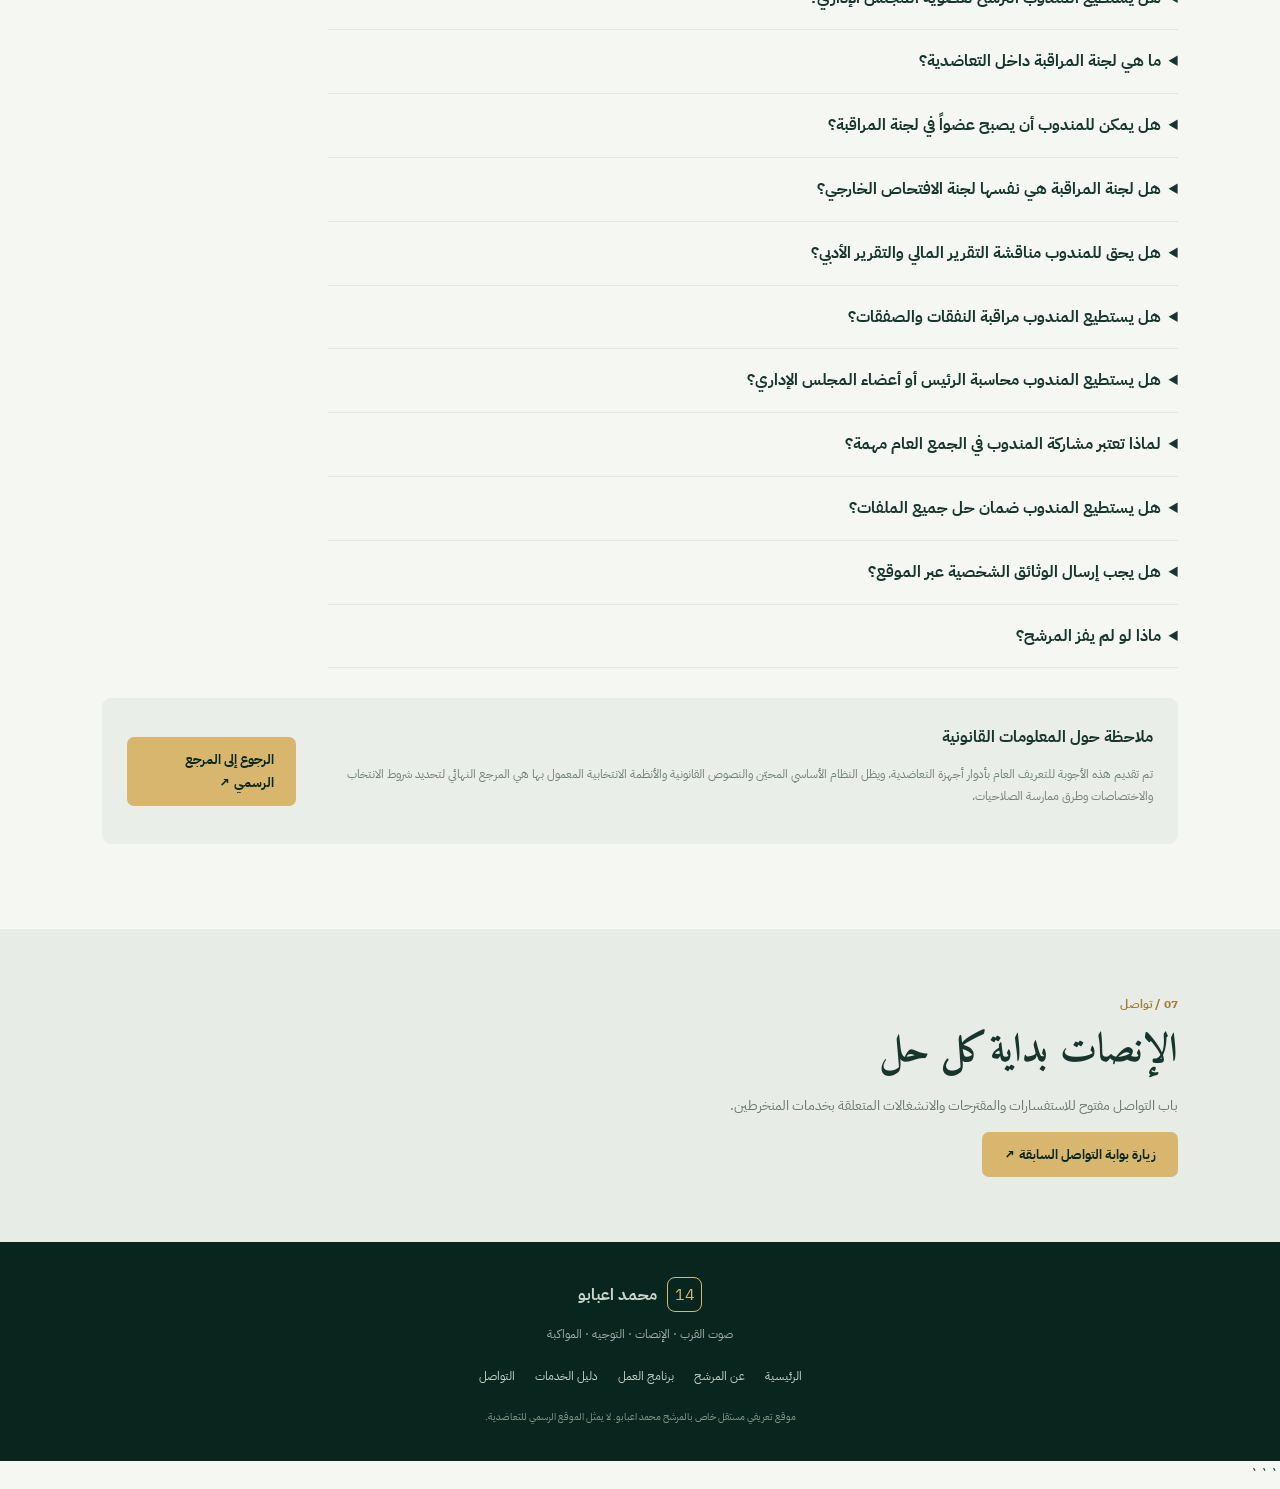
==== commit 7abc9437: "Update index.html" ====
--- a/index.html
+++ b/index.html
@@ -1,4 +1,4 @@
-
+```html
 <!DOCTYPE html>
 <html lang="ar" dir="rtl">
 <head>
@@ -582,7 +582,10 @@
       <div class="section-heading">
         <span>06 / أسئلة شائعة</span>
         <h2>معلومات تهمك</h2>
-        <p>أجوبة واضحة حول الموقع والترشيح ومهمة المندوب.</p>
+        <p>
+          أجوبة حول الترشيح، ومهمة المندوب، وصلاحياته
+          داخل أجهزة التعاضدية.
+        </p>
       </div>
 
       <div class="faq-list">
@@ -600,6 +603,191 @@
           <p>
             المرجع الرسمي للمعلومات والخدمات هو موقع
             التعاضدية العامة لموظفي الإدارات العمومية.
+          </p>
+          <p>
+            <a href="https://www.mgpap.org.ma/index.php/fr/"
+               target="_blank" rel="noopener">
+              زيارة الموقع الرسمي للتعاضدية ↗
+            </a>
+          </p>
+        </details>
+
+        <details>
+          <summary>ما هو الدور الحقيقي لمندوب المنخرطين؟</summary>
+          <p>
+            المندوب هو ممثل للمنخرطين داخل أجهزة التعاضدية،
+            ومن مهامه نقل انشغالاتهم والدفاع عن مصالحهم،
+            والمشاركة في أشغال الجمع العام، ومناقشة التقارير
+            المعروضة عليه، والتصويت على القرارات التي تدخل
+            ضمن اختصاصات الجمع العام، وفقاً للقوانين والأنظمة
+            الجاري بها العمل.
+          </p>
+          <p>
+            لذلك فمهمة المندوب لا تقتصر على التواصل ونقل
+            الشكايات، بل تشمل كذلك المشاركة في الحياة
+            المؤسساتية للتعاضدية وممارسة حقوقه التمثيلية.
+          </p>
+        </details>
+
+        <details>
+          <summary>هل يحق للمندوب التصويت داخل الجمع العام؟</summary>
+          <p>
+            نعم، يشارك المندوب في أشغال الجمع العام ويمارس
+            حقه في التصويت على القرارات المعروضة، في حدود
+            الاختصاصات والقواعد المحددة في النظام الأساسي
+            والنصوص القانونية المنظمة للتعاضد.
+          </p>
+        </details>
+
+        <details>
+          <summary>هل يشارك المندوب في انتخاب أعضاء المجلس الإداري؟</summary>
+          <p>
+            نعم، الجمع العام هو الإطار الذي يتم من خلاله
+            انتخاب أعضاء المجلس الإداري، وفق المساطر
+            والقواعد الانتخابية المعمول بها.
+          </p>
+          <p>
+            ويشارك المندوب في هذه العملية بصفته ممثلاً
+            للمنخرطين داخل الجمع العام، وفق الشروط المنظمة
+            لهذا الاستحقاق.
+          </p>
+        </details>
+
+        <details>
+          <summary>هل يصبح المندوب عضواً في المجلس الإداري بمجرد انتخابه؟</summary>
+          <p>
+            لا. هناك فرق بين صفة مندوب المنخرطين وصفة عضو
+            المجلس الإداري. انتخاب الشخص مندوباً لا يمنحه
+            تلقائياً عضوية المجلس الإداري.
+          </p>
+          <p>
+            عضوية المجلس الإداري تخضع لعملية انتخاب خاصة
+            من طرف الجمع العام، وفق الشروط والمقتضيات
+            القانونية والتنظيمية المعمول بها.
+          </p>
+        </details>
+
+        <details>
+          <summary>ما الفرق بين المندوب وعضو المجلس الإداري؟</summary>
+          <p>
+            المندوب يمثل المنخرطين ويشارك في الجمع العام،
+            ويناقش التقارير ويصوت على القرارات التي تدخل
+            ضمن اختصاصاته.
+          </p>
+          <p>
+            أما عضو المجلس الإداري فهو منتخب لعضوية هذا
+            الجهاز، ويشارك في أشغاله ومداولاته واتخاذ
+            القرارات التي تدخل ضمن اختصاصات المجلس.
+          </p>
+        </details>
+
+        <details>
+          <summary>هل يستطيع المندوب الترشح لعضوية المجلس الإداري؟</summary>
+          <p>
+            يمكن ذلك متى توفرت فيه الشروط القانونية
+            والتنظيمية المطلوبة للترشح، وتم انتخابه
+            وفق المسطرة المعتمدة. لكن صفة المندوب وحدها
+            لا تعني الحصول على مقعد داخل المجلس الإداري.
+          </p>
+        </details>
+
+        <details>
+          <summary>ما هي لجنة المراقبة داخل التعاضدية؟</summary>
+          <p>
+            لجنة المراقبة جهاز له دور رقابي على مستوى
+            التعاضدية، وتتمثل مهمتها في مراقبة الحسابات
+            وإعداد تقرير يعرض على الجمع العام، وفقاً
+            للمقتضيات القانونية المنظمة للتعاضد.
+          </p>
+          <p>
+            وهي تختلف عن المجلس الإداري من حيث طبيعة
+            الاختصاصات والمهام.
+          </p>
+        </details>
+
+        <details>
+          <summary>هل يمكن للمندوب أن يصبح عضواً في لجنة المراقبة؟</summary>
+          <p>
+            يمكن للمندوب الترشح لعضوية لجنة المراقبة
+            متى استوفى الشروط القانونية، ويتم انتخاب
+            أعضاء اللجنة وفق المسطرة المنصوص عليها
+            في النصوص المنظمة للتعاضد.
+          </p>
+          <p>
+            لكن انتخاب الشخص مندوباً لا يمنحه تلقائياً
+            عضوية لجنة المراقبة.
+          </p>
+        </details>
+
+        <details>
+          <summary>هل لجنة المراقبة هي نفسها لجنة الافتحاص الخارجي؟</summary>
+          <p>
+            لا. لجنة المراقبة داخل التعاضدية جهاز منصوص
+            عليه في الإطار القانوني المنظم للتعاضد،
+            أما الافتحاص الخارجي فتقوم به جهات مستقلة
+            ومختصة وفق اختصاصاتها القانونية.
+          </p>
+          <p>
+            ومن بين الهيئات الرقابية المختصة في مجال
+            التعاضد والتأمينات هيئة مراقبة التأمينات
+            والاحتياط الاجتماعي ACAPS.
+          </p>
+        </details>
+
+        <details>
+          <summary>هل يحق للمندوب مناقشة التقرير المالي والتقرير الأدبي؟</summary>
+          <p>
+            نعم، تدخل مناقشة التقارير المعروضة على الجمع
+            العام ضمن آليات المشاركة المؤسساتية.
+            ويمكن للمندوب طرح الأسئلة وطلب التوضيحات
+            ومناقشة المعطيات والتصويت وفق جدول الأعمال
+            والقواعد المنظمة.
+          </p>
+        </details>
+
+        <details>
+          <summary>هل يستطيع المندوب مراقبة النفقات والصفقات؟</summary>
+          <p>
+            يستطيع المندوب ممارسة دوره التمثيلي والرقابي
+            من خلال مناقشة التقارير وطرح الأسئلة والمطالبة
+            بالتوضيحات والشفافية عبر الأجهزة والمساطر
+            القانونية المتاحة.
+          </p>
+          <p>
+            لكن هذا لا يعني أن له صلاحية مطلقة للاطلاع
+            على جميع الوثائق أو القيام بافتحاص مهني
+            مستقل بصفته مندوباً فقط. ذلك يخضع للنصوص
+            والاختصاصات القانونية المعنية.
+          </p>
+        </details>
+
+        <details>
+          <summary>هل يستطيع المندوب محاسبة الرئيس أو أعضاء المجلس الإداري؟</summary>
+          <p>
+            يمارس المندوب دوره الرقابي من خلال أجهزة
+            التعاضدية، وخاصة الجمع العام ولجنة المراقبة،
+            عبر مناقشة التقارير وطرح الأسئلة والمشاركة
+            في التصويت على القرارات المعروضة.
+          </p>
+          <p>
+            أما ترتيب المسؤوليات القانونية أو إصدار
+            الأحكام، فيبقى من اختصاص الجهات القضائية
+            والرقابية المختصة وفق القانون.
+          </p>
+        </details>
+
+        <details>
+          <summary>لماذا تعتبر مشاركة المندوب في الجمع العام مهمة؟</summary>
+          <p>
+            لأن الجمع العام يشكل فضاءً مؤسساتياً لمناقشة
+            شؤون التعاضدية، والتداول في التقارير،
+            والمشاركة في انتخاب الأجهزة، واتخاذ القرارات
+            الداخلة ضمن اختصاصاته.
+          </p>
+          <p>
+            لذلك فإن حضور المندوب واستعداده للمناقشة
+            والتصويت ونقل انشغالات المنخرطين يشكل جزءاً
+            أساسياً من مسؤوليته التمثيلية.
           </p>
         </details>
 
@@ -630,6 +818,26 @@
           </p>
         </details>
 
+      </div>
+
+      <!-- LEGAL NOTE -->
+      <div class="official-box">
+        <div>
+          <b>ملاحظة حول المعلومات القانونية</b>
+          <p>
+            تم تقديم هذه الأجوبة للتعريف العام بأدوار
+            أجهزة التعاضدية. ويظل النظام الأساسي المحيّن
+            والنصوص القانونية والأنظمة الانتخابية المعمول
+            بها هي المرجع النهائي لتحديد شروط الانتخاب
+            والاختصاصات وطرق ممارسة الصلاحيات.
+          </p>
+        </div>
+
+        <a href="https://www.mgpap.org.ma/index.php/fr/"
+           target="_blank" rel="noopener"
+           class="btn gold-button">
+          الرجوع إلى المرجع الرسمي ↗
+        </a>
       </div>
 
     </section>
@@ -647,10 +855,11 @@
         والانشغالات المتعلقة بخدمات المنخرطين.
       </p>
 
-      
-<a href="index1.html" class="btn gold-button">
-  زيارة بوابة التواصل السابقة ↗
-</a>
+      <a href="https://ababou.github.io/mandoub/index1.html"
+         class="btn gold-button">
+        زيارة بوابة التواصل السابقة ↗
+      </a>
+
     </section>
 
   </main>
@@ -688,3 +897,4 @@
 
 </body>
 </html>
+```
